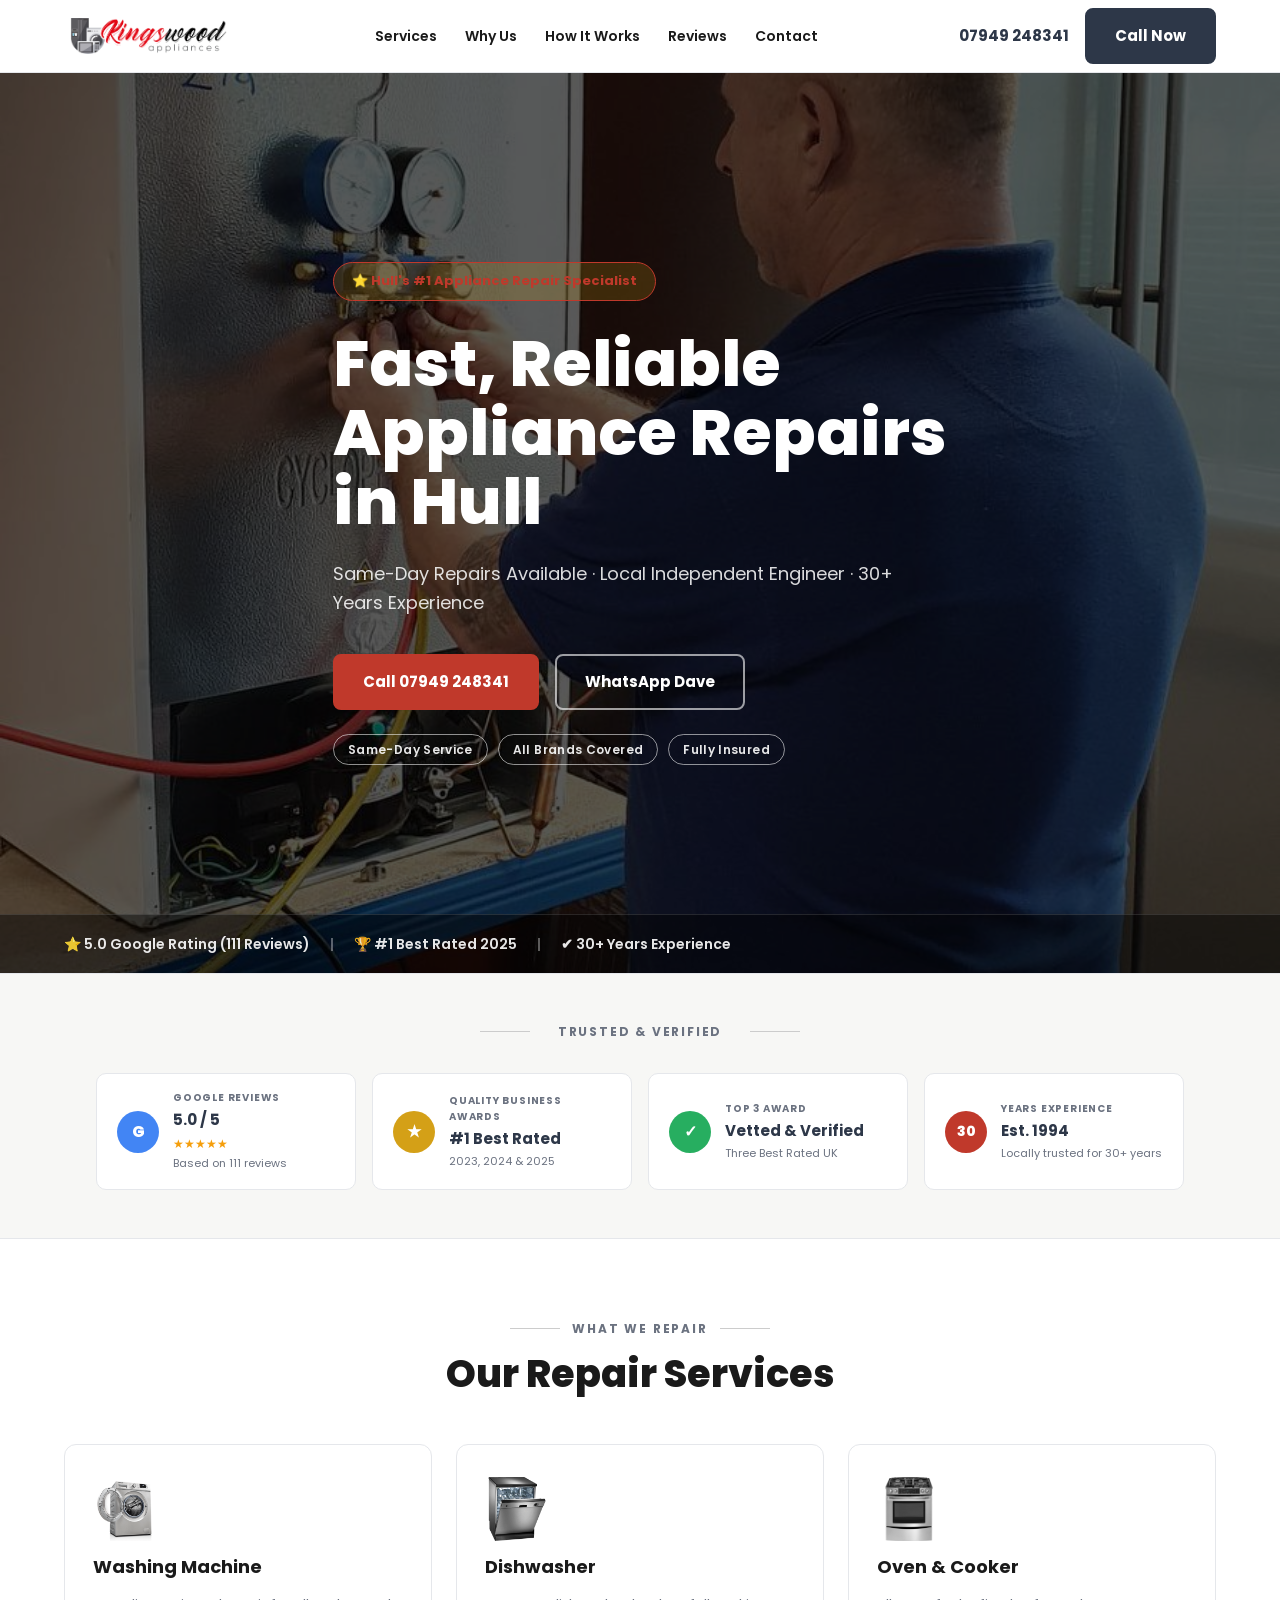
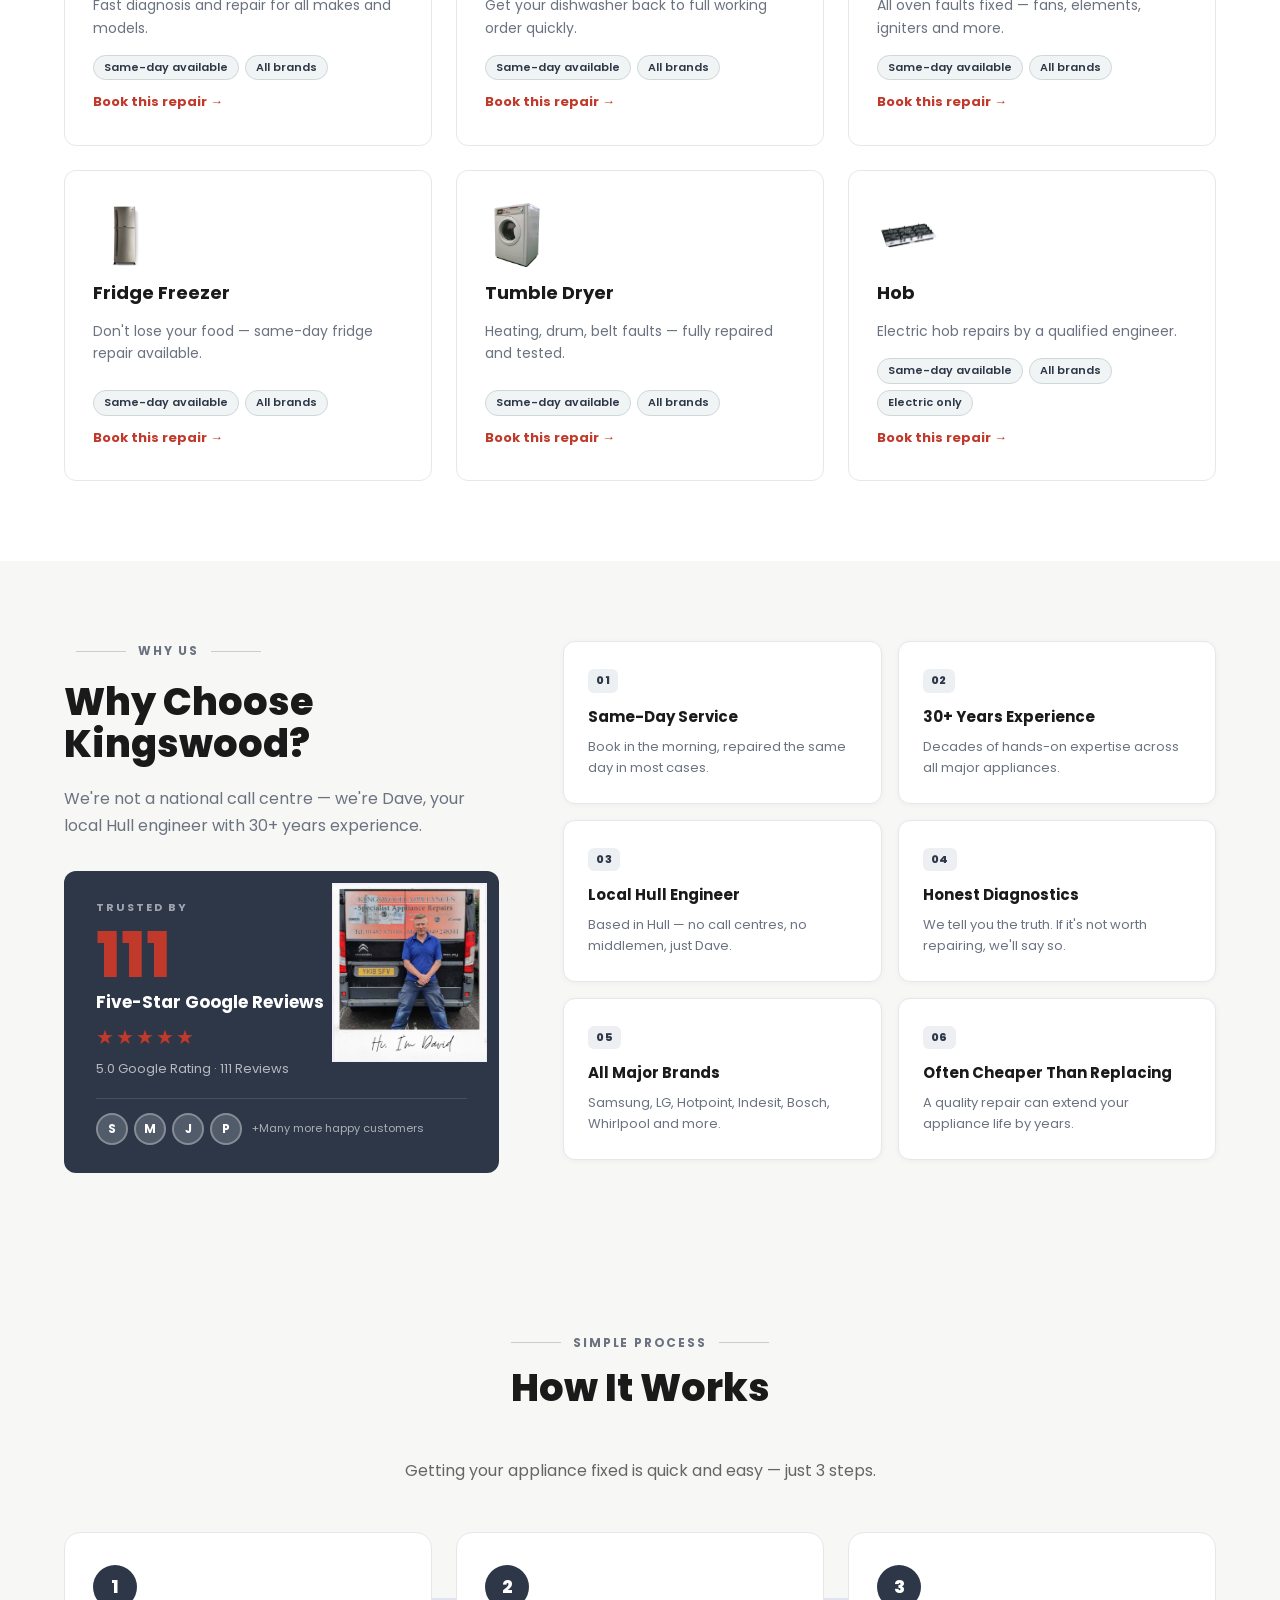
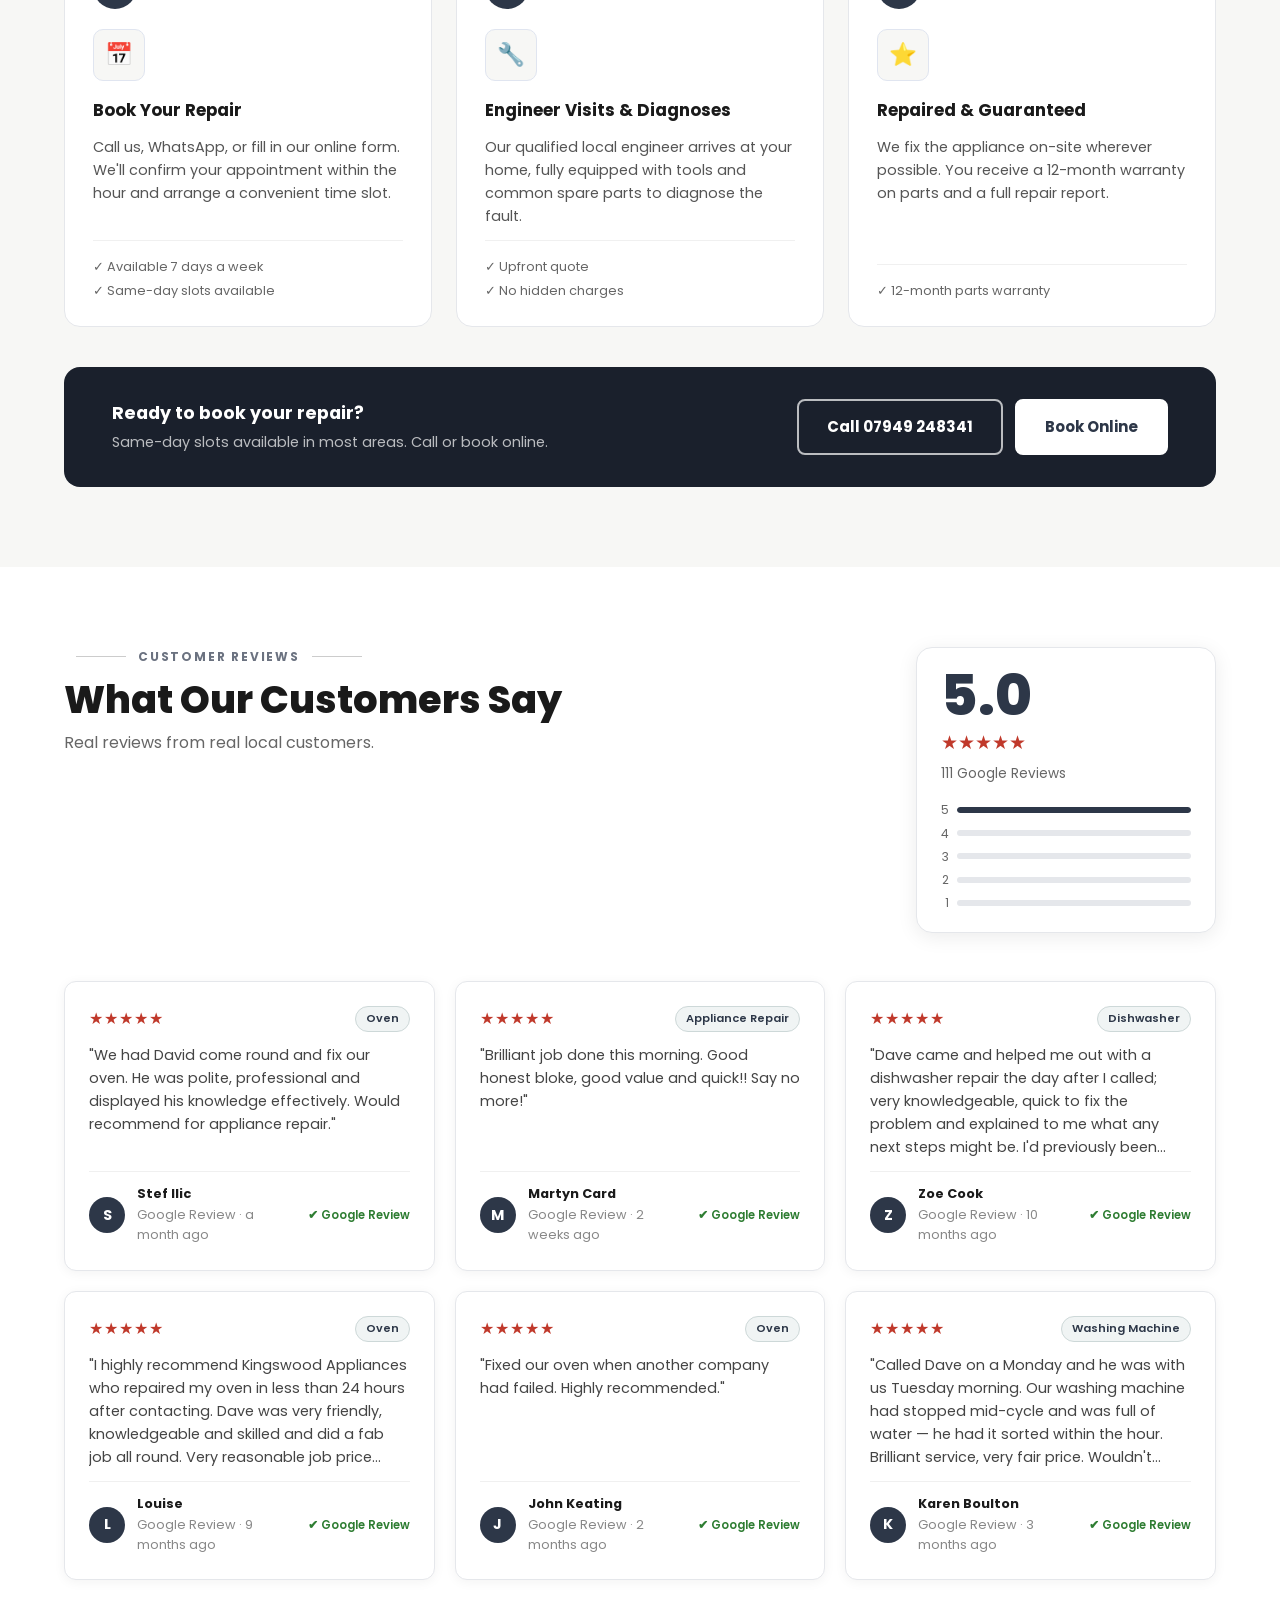
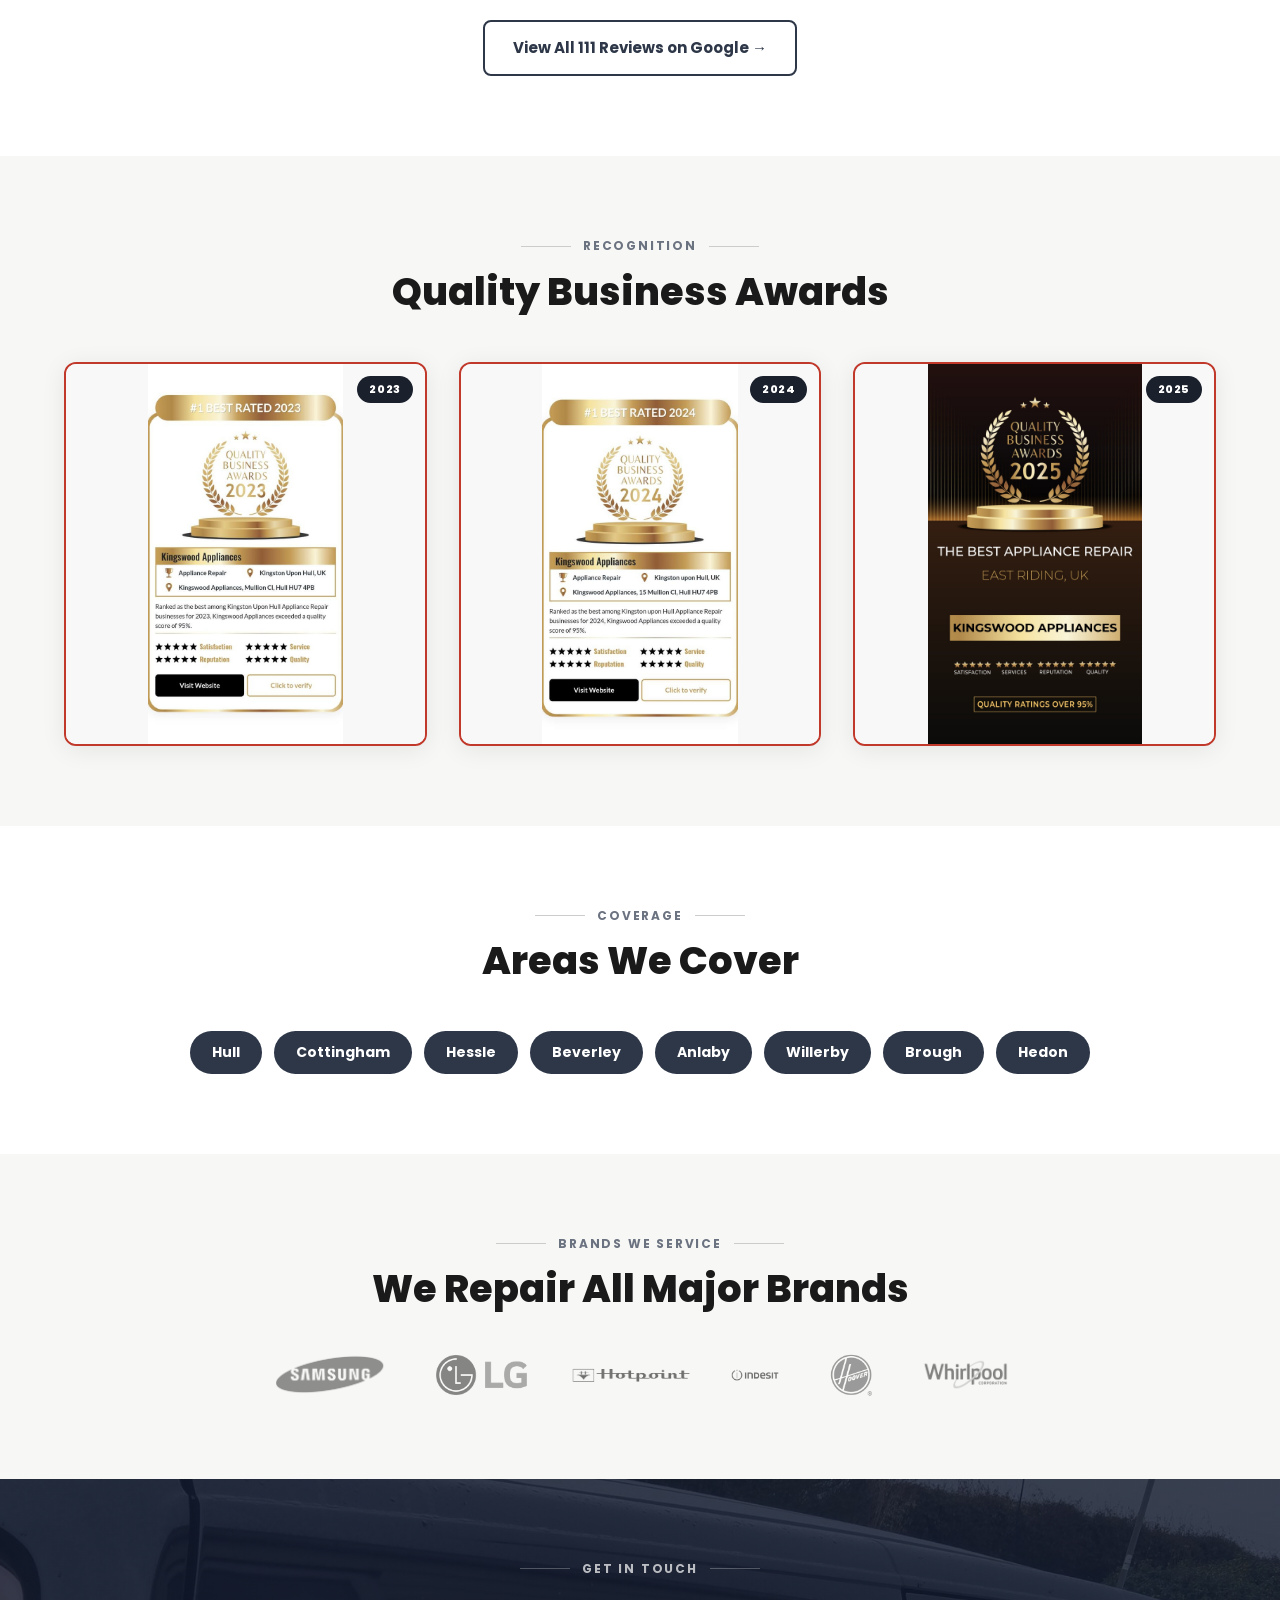
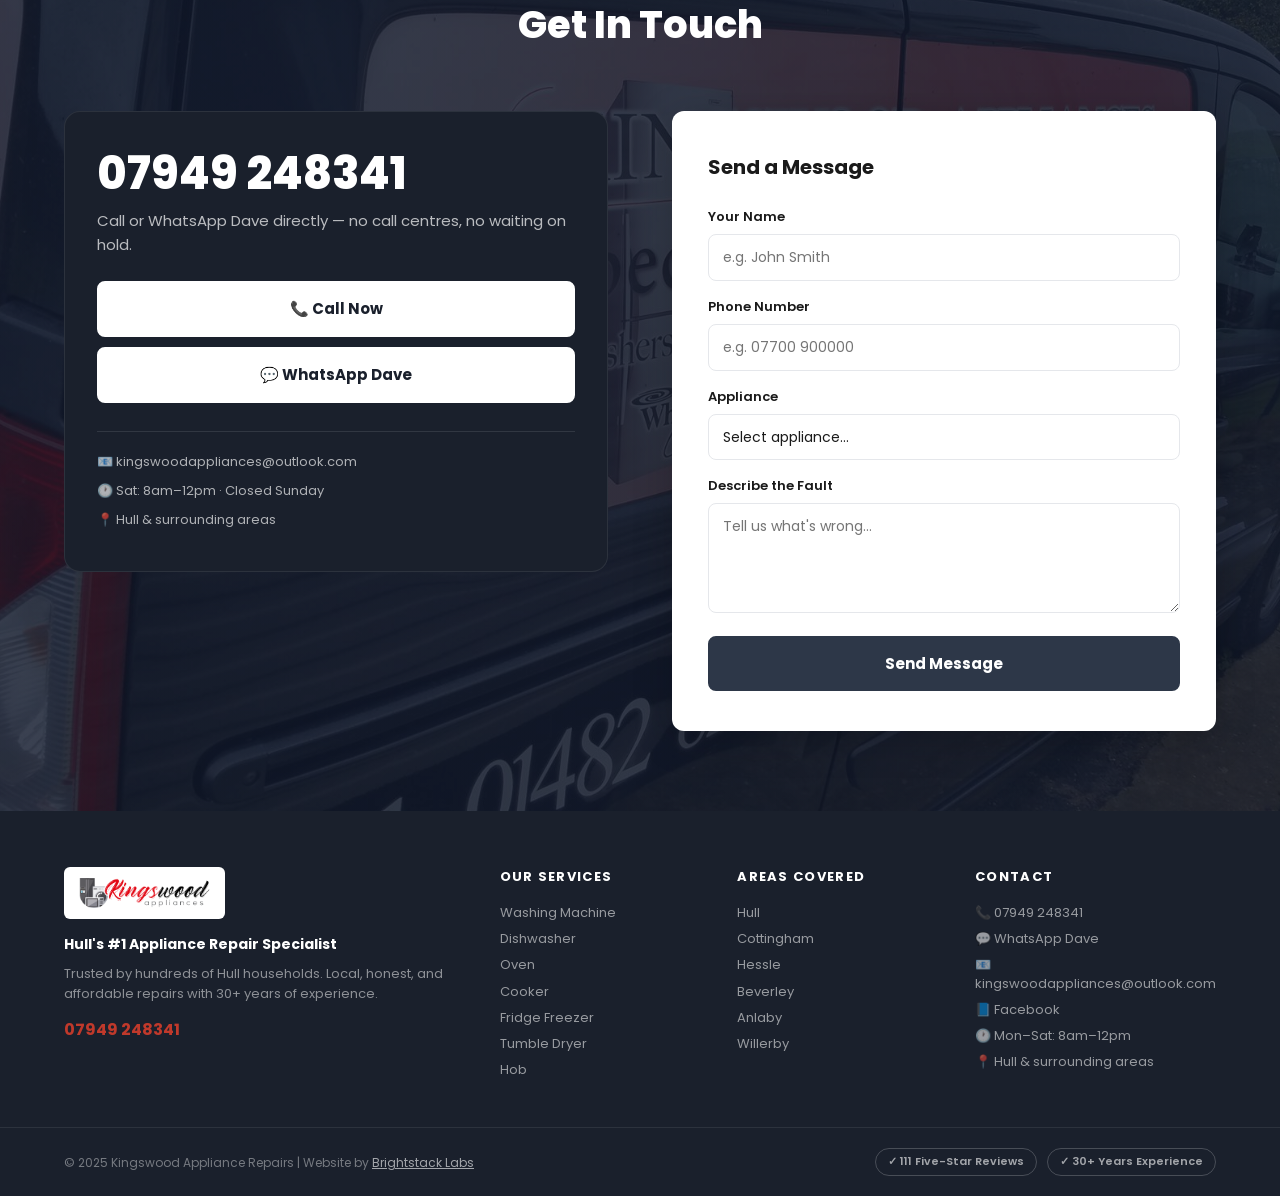
==== index.html @ faf43ca0 "Remove van banner - will add alternative later" ====
<!DOCTYPE html>
<html lang="en">
<head>
  <meta charset="UTF-8" />
  <meta name="viewport" content="width=device-width, initial-scale=1.0" />
  <title>Appliance Repairs Hull | Kingswood Appliances | 07949 248341</title>
  <meta name="description" content="Expert appliance repairs in Hull &amp; East Yorkshire. Washing machines, tumble dryers, dishwashers, fridges, electric hobs & ovens. 30+ years experience, 111 five-star reviews. Call Dave: 07949 248341." />
  <meta name="keywords" content="appliance repair Hull, washing machine repair Hull, tumble dryer repair Hull, dishwasher repair Hull, fridge repair Hull, cooker repair Hull, Kingswood Appliances" />
  <link rel="canonical" href="https://kingswood-appliance-repairs.vercel.app/" />

  <!-- Geo -->
  <meta name="geo.region" content="GB-ERY" />
  <meta name="geo.placename" content="Hull" />
  <meta name="geo.position" content="53.7676;-0.3274" />
  <meta name="ICBM" content="53.7676, -0.3274" />

  <!-- Open Graph -->
  <meta property="og:type" content="website" />
  <meta property="og:title" content="Kingswood Appliances — Hull's #1 Appliance Repair Specialist" />
  <meta property="og:description" content="Expert appliance repairs in Hull &amp; East Yorkshire. 30+ years experience, 111 five-star Google reviews." />
  <meta property="og:url" content="https://kingswood-appliance-repairs.vercel.app/" />
  <meta property="og:image" content="https://kingswood-appliance-repairs.vercel.app/images/Kingswood-Appliances-Logo-01-1.png" />
  <meta property="og:site_name" content="Kingswood Appliances" />
  <meta property="og:locale" content="en_GB" />

  <!-- Twitter Card -->
  <meta name="twitter:card" content="summary" />
  <meta name="twitter:title" content="Kingswood Appliances — Hull's #1 Appliance Repair Specialist" />
  <meta name="twitter:description" content="Expert appliance repairs in Hull &amp; East Yorkshire. 30+ years experience, 111 five-star Google reviews." />
  <meta name="twitter:image" content="https://kingswood-appliance-repairs.vercel.app/images/Kingswood-Appliances-Logo-01-1.png" />
  <link rel="icon" type="image/png" sizes="32x32" href="images/favicon-32.png">
  <link rel="icon" type="image/png" sizes="16x16" href="images/favicon-16.png">
  <link rel="shortcut icon" href="images/favicon-32.png">
  <link rel="apple-touch-icon" sizes="180x180" href="images/apple-touch-icon.png">
  <link rel="preconnect" href="https://fonts.googleapis.com" />
  <link rel="preconnect" href="https://fonts.gstatic.com" crossorigin />
  <link href="https://fonts.googleapis.com/css2?family=Poppins:wght@400;600;700;800&display=swap" rel="stylesheet" />
  <link rel="stylesheet" href="style.css" />
</head>
<body>

  <!-- HEADER -->
  <header class="header" id="header">
    <div class="container header__inner">
      <a href="#" class="header__logo">
        <img src="images/Kingswood-Appliances-Logo-01-1.png" alt="Kingswood Appliance Repairs" />
      </a>
      <nav class="header__nav">
        <a href="#services">Services</a>
        <a href="#why-us">Why Us</a>
        <a href="#how-it-works">How It Works</a>
        <a href="#reviews">Reviews</a>
        <a href="#contact">Contact</a>
      </nav>
      <div class="header__cta">
        <span class="header__phone">07949 248341</span>
        <a href="tel:07949248341" class="btn btn--navy">Call Now</a>
      </div>
      <button class="header__burger" id="burger" aria-label="Menu">
        <span></span><span></span><span></span>
      </button>
    </div>
    <div class="mobile-nav" id="mobileNav">
      <a href="#services">Services</a>
      <a href="#why-us">Why Us</a>
      <a href="#how-it-works">How It Works</a>
      <a href="#reviews">Reviews</a>
      <a href="#contact">Contact</a>
      <a href="tel:07949248341" class="btn btn--red">Call 07949 248341</a>
    </div>
  </header>

  <!-- HERO -->
  <section class="hero">
    <div class="hero__overlay"></div>
    <div class="container hero__content">
      <div class="hero__badge">⭐ Hull's #1 Appliance Repair Specialist</div>
      <h1 class="hero__h1">Fast, Reliable<br />Appliance Repairs<br />in Hull</h1>
      <p class="hero__sub">Same-Day Repairs Available &middot; Local Independent Engineer &middot; 30+ Years Experience</p>
      <div class="hero__buttons">
        <a href="tel:07949248341" class="btn btn--gold">Call 07949 248341</a>
        <a href="https://wa.me/447949248341" class="btn btn--outline-white" target="_blank" rel="noopener">WhatsApp Dave</a>
      </div>
      <div class="hero__chips">
        <span class="hero-chip">Same-Day Service</span>
        <span class="hero-chip">All Brands Covered</span>
        <span class="hero-chip">Fully Insured</span>
      </div>
    </div>
    <div class="hero__trust">
      <div class="container hero__trust-inner">
        <span>⭐ 5.0 Google Rating (111 Reviews)</span>
        <span class="trust-sep">|</span>
        <span>🏆 #1 Best Rated 2025</span>
        <span class="trust-sep">|</span>
        <span>✔ 30+ Years Experience</span>
      </div>
    </div>
  </section>

  <!-- TRUSTED & VERIFIED -->
  <section class="trust-bar">
    <div class="container">
      <div class="trust-bar__heading"><span class="label-line"></span><span class="section-label">TRUSTED &amp; VERIFIED</span><span class="label-line"></span></div>
      <div class="trust-bar__cards">
        <a class="trust-card" href="https://www.google.com/maps/place/?q=place_id:ChIJo7mpTIG-eEgR6mJpgbuEuIY" target="_blank" rel="noopener">
          <div class="trust-card__icon trust-card__icon--g">G</div>
          <div class="trust-card__body">
            <div class="trust-card__label">GOOGLE REVIEWS</div>
            <div class="trust-card__value">5.0 / 5</div>
            <div class="trust-card__stars">★★★★★</div>
            <div class="trust-card__sub">Based on 111 reviews</div>
          </div>
        </a>
        <div class="trust-card">
          <div class="trust-card__icon trust-card__icon--gold">★</div>
          <div class="trust-card__body">
            <div class="trust-card__label">QUALITY BUSINESS AWARDS</div>
            <div class="trust-card__value">#1 Best Rated</div>
            <div class="trust-card__sub">2023, 2024 &amp; 2025</div>
          </div>
        </div>
        <div class="trust-card">
          <div class="trust-card__icon trust-card__icon--green">✓</div>
          <div class="trust-card__body">
            <div class="trust-card__label">TOP 3 AWARD</div>
            <div class="trust-card__value">Vetted &amp; Verified</div>
            <div class="trust-card__sub">Three Best Rated UK</div>
          </div>
        </div>
        <div class="trust-card">
          <div class="trust-card__icon trust-card__icon--red trust-card__icon--num">30</div>
          <div class="trust-card__body">
            <div class="trust-card__label">YEARS EXPERIENCE</div>
            <div class="trust-card__value">Est. 1994</div>
            <div class="trust-card__sub">Locally trusted for 30+ years</div>
          </div>
        </div>
      </div>
    </div>
  </section>

  <!-- SERVICES -->
  <section class="services section--white" id="services">
    <div class="container">
      <div class="section-label-row"><span class="label-line"></span><span class="section-label">WHAT WE REPAIR</span><span class="label-line"></span></div>
      <h2 class="section-heading" style="text-align:center">Our Repair Services</h2>
      <div class="services__grid">

        <div class="service-card">
          <img src="images/washing-machine.png" alt="Washing Machine Repair" />
          <h3>Washing Machine</h3>
          <p>Fast diagnosis and repair for all makes and models.</p>
          <div class="service-tags">
            <span class="service-tag">Same-day available</span>
            <span class="service-tag">All brands</span>
          </div>
          <a href="#contact" class="service-book-link">Book this repair &rarr;</a>
        </div>

        <div class="service-card">
          <img src="images/dishwasher.png" alt="Dishwasher Repair" />
          <h3>Dishwasher</h3>
          <p>Get your dishwasher back to full working order quickly.</p>
          <div class="service-tags">
            <span class="service-tag">Same-day available</span>
            <span class="service-tag">All brands</span>
          </div>
          <a href="#contact" class="service-book-link">Book this repair &rarr;</a>
        </div>

        <div class="service-card">
          <img src="images/cooker.png" alt="Oven & Cooker Repair" />
          <h3>Oven &amp; Cooker</h3>
          <p>All oven faults fixed — fans, elements, igniters and more.</p>
          <div class="service-tags">
            <span class="service-tag">Same-day available</span>
            <span class="service-tag">All brands</span>
          </div>
          <a href="#contact" class="service-book-link">Book this repair &rarr;</a>
        </div>

        <div class="service-card">
          <img src="images/fridge-freezer.png" alt="Fridge Freezer Repair" />
          <h3>Fridge Freezer</h3>
          <p>Don't lose your food — same-day fridge repair available.</p>
          <div class="service-tags">
            <span class="service-tag">Same-day available</span>
            <span class="service-tag">All brands</span>
          </div>
          <a href="#contact" class="service-book-link">Book this repair &rarr;</a>
        </div>

        <div class="service-card">
          <img src="images/tumble-dryer.gif" alt="Tumble Dryer Repair" />
          <h3>Tumble Dryer</h3>
          <p>Heating, drum, belt faults — fully repaired and tested.</p>
          <div class="service-tags">
            <span class="service-tag">Same-day available</span>
            <span class="service-tag">All brands</span>
          </div>
          <a href="#contact" class="service-book-link">Book this repair &rarr;</a>
        </div>

        <div class="service-card">
          <img src="images/hob.png" alt="Hob Repair" />
          <h3>Hob</h3>
          <p>Electric hob repairs by a qualified engineer.</p>
          <div class="service-tags">
            <span class="service-tag">Same-day available</span>
            <span class="service-tag">All brands</span>
            <span class="service-tag">Electric only</span>
          </div>
          <a href="#contact" class="service-book-link">Book this repair &rarr;</a>
        </div>

      </div>
    </div>
  </section>

  <!-- WHY CHOOSE -->
  <section class="why-us section--light" id="why-us">
    <div class="container">
      <div class="why-us__grid">

        <div class="why-us__left">
          <div class="section-label-row" style="justify-content:flex-start;margin-bottom:20px"><span class="label-line"></span><span class="section-label">WHY US</span><span class="label-line"></span></div>
          <h2 class="why-us__heading">Why Choose<br />Kingswood?</h2>
          <p class="why-us__para">We're not a national call centre — we're Dave, your local Hull engineer with 30+ years experience.</p>
          <div class="why-us__stat-card" style="position:relative;overflow:visible">
            <img src="images/david.png" alt="Hi, I'm David — Kingswood Appliances" class="david-photo" />
            <div class="stat-trusted-label">TRUSTED BY</div>
            <div class="stat-big-number">111</div>
            <div class="stat-text">Five-Star Google Reviews</div>
            <div class="stat-stars">★★★★★</div>
            <div class="stat-sub">5.0 Google Rating · 111 Reviews</div>
            <div class="stat-avatars">
              <div class="stat-avatar">S</div>
              <div class="stat-avatar">M</div>
              <div class="stat-avatar">J</div>
              <div class="stat-avatar">P</div>
              <span class="stat-avatar-more">+Many more happy customers</span>
            </div>
          </div>
        </div>

        <div class="why-us__right">
          <div class="features-grid">

            <div class="feature-card">
              <div class="feature-num">01</div>
              <h4>Same-Day Service</h4>
              <p>Book in the morning, repaired the same day in most cases.</p>
            </div>

            <div class="feature-card">
              <div class="feature-num">02</div>
              <h4>30+ Years Experience</h4>
              <p>Decades of hands-on expertise across all major appliances.</p>
            </div>

            <div class="feature-card">
              <div class="feature-num">03</div>
              <h4>Local Hull Engineer</h4>
              <p>Based in Hull — no call centres, no middlemen, just Dave.</p>
            </div>

            <div class="feature-card">
              <div class="feature-num">04</div>
              <h4>Honest Diagnostics</h4>
              <p>We tell you the truth. If it's not worth repairing, we'll say so.</p>
            </div>

            <div class="feature-card">
              <div class="feature-num">05</div>
              <h4>All Major Brands</h4>
              <p>Samsung, LG, Hotpoint, Indesit, Bosch, Whirlpool and more.</p>
            </div>

            <div class="feature-card">
              <div class="feature-num">06</div>
              <h4>Often Cheaper Than Replacing</h4>
              <p>A quality repair can extend your appliance life by years.</p>
            </div>

          </div>
        </div>

      </div>
    </div>
  </section>

  <!-- HOW IT WORKS -->
  <section class="how-it-works section--light" id="how-it-works">
    <div class="container">
      <div class="hiw-heading">
        <div class="section-label-row"><span class="label-line"></span><span class="section-label">SIMPLE PROCESS</span><span class="label-line"></span></div>
        <h2 class="section-heading" style="text-align:center">How It Works</h2>
        <p class="hiw-sub">Getting your appliance fixed is quick and easy — just 3 steps.</p>
      </div>
      <div class="steps-grid">

        <div class="step-card">
          <div class="step-num">1</div>
          <div class="step-icon">📅</div>
          <h3>Book Your Repair</h3>
          <p>Call us, WhatsApp, or fill in our online form. We'll confirm your appointment within the hour and arrange a convenient time slot.</p>
          <div class="step-bullets">
            <span>✓ Available 7 days a week</span>
            <span>✓ Same-day slots available</span>
          </div>
        </div>

        <div class="step-card">
          <div class="step-num">2</div>
          <div class="step-icon">🔧</div>
          <h3>Engineer Visits &amp; Diagnoses</h3>
          <p>Our qualified local engineer arrives at your home, fully equipped with tools and common spare parts to diagnose the fault.</p>
          <div class="step-bullets">
            <span>✓ Upfront quote</span>
            <span>✓ No hidden charges</span>
          </div>
        </div>

        <div class="step-card">
          <div class="step-num">3</div>
          <div class="step-icon">⭐</div>
          <h3>Repaired &amp; Guaranteed</h3>
          <p>We fix the appliance on-site wherever possible. You receive a 12-month warranty on parts and a full repair report.</p>
          <div class="step-bullets">
            <span>✓ 12-month parts warranty</span>
          </div>
        </div>

      </div>

      <div class="hiw-cta-band">
        <div class="hiw-cta-text">
          <strong>Ready to book your repair?</strong>
          <span>Same-day slots available in most areas. Call or book online.</span>
        </div>
        <div class="hiw-cta-buttons">
          <a href="tel:07949248341" class="btn btn--white-outline">Call 07949 248341</a>
          <a href="#contact" class="btn btn--white">Book Online</a>
        </div>
      </div>

    </div>
  </section>

  <!-- REVIEWS -->
  <section class="reviews section--white" id="reviews">
    <div class="container">
      <div class="reviews__header">
        <div>
          <div class="section-label-row" style="justify-content:flex-start;margin-bottom:12px"><span class="label-line"></span><span class="section-label">CUSTOMER REVIEWS</span><span class="label-line"></span></div>
          <h2 class="section-heading" style="margin-bottom:0.25rem">What Our Customers Say</h2>
          <p style="color:#666;margin-top:0.5rem">Real reviews from real local customers.</p>
        </div>
        <div class="reviews__score-card">
          <div class="reviews__score-number">5.0</div>
          <div class="reviews__score-stars">★★★★★</div>
          <div class="reviews__score-count">111 Google Reviews</div>
          <div class="reviews__score-bars">
            <div class="score-bar"><span>5</span><div class="bar-track"><div class="bar-fill" style="width:100%"></div></div></div>
            <div class="score-bar"><span>4</span><div class="bar-track"><div class="bar-fill" style="width:0%"></div></div></div>
            <div class="score-bar"><span>3</span><div class="bar-track"><div class="bar-fill" style="width:0%"></div></div></div>
            <div class="score-bar"><span>2</span><div class="bar-track"><div class="bar-fill" style="width:0%"></div></div></div>
            <div class="score-bar"><span>1</span><div class="bar-track"><div class="bar-fill" style="width:0%"></div></div></div>
          </div>
        </div>
      </div>

      <div class="reviews-grid">

        <div class="review-card">
          <div class="review-card__top">
            <div class="review-stars">★★★★★</div>
            <span class="review-tag">Oven</span>
          </div>
          <p class="review-quote">"We had David come round and fix our oven. He was polite, professional and displayed his knowledge effectively. Would recommend for appliance repair."</p>
          <div class="review-card__footer">
            <div class="review-avatar">S</div>
            <div class="review-meta">
              <strong>Stef Ilic</strong>
              <span>Google Review · a month ago</span>
            </div>
            <div class="review-verified">✔ Google Review</div>
          </div>
        </div>

        <div class="review-card">
          <div class="review-card__top">
            <div class="review-stars">★★★★★</div>
            <span class="review-tag">Appliance Repair</span>
          </div>
          <p class="review-quote">"Brilliant job done this morning. Good honest bloke, good value and quick!! Say no more!"</p>
          <div class="review-card__footer">
            <div class="review-avatar">M</div>
            <div class="review-meta">
              <strong>Martyn Card</strong>
              <span>Google Review · 2 weeks ago</span>
            </div>
            <div class="review-verified">✔ Google Review</div>
          </div>
        </div>

        <div class="review-card">
          <div class="review-card__top">
            <div class="review-stars">★★★★★</div>
            <span class="review-tag">Dishwasher</span>
          </div>
          <p class="review-quote">"Dave came and helped me out with a dishwasher repair the day after I called; very knowledgeable, quick to fix the problem and explained to me what any next steps might be. I'd previously been quoted £300+ for this same repair, Dave was very reasonably priced and was upfront about the cost from the first phone call. Will be using again if needed and highly recommend!"</p>
          <div class="review-card__footer">
            <div class="review-avatar">Z</div>
            <div class="review-meta">
              <strong>Zoe Cook</strong>
              <span>Google Review · 10 months ago</span>
            </div>
            <div class="review-verified">✔ Google Review</div>
          </div>
        </div>

        <div class="review-card">
          <div class="review-card__top">
            <div class="review-stars">★★★★★</div>
            <span class="review-tag">Oven</span>
          </div>
          <p class="review-quote">"I highly recommend Kingswood Appliances who repaired my oven in less than 24 hours after contacting. Dave was very friendly, knowledgeable and skilled and did a fab job all round. Very reasonable job price too."</p>
          <div class="review-card__footer">
            <div class="review-avatar">L</div>
            <div class="review-meta">
              <strong>Louise</strong>
              <span>Google Review · 9 months ago</span>
            </div>
            <div class="review-verified">✔ Google Review</div>
          </div>
        </div>

        <div class="review-card">
          <div class="review-card__top">
            <div class="review-stars">★★★★★</div>
            <span class="review-tag">Oven</span>
          </div>
          <p class="review-quote">"Fixed our oven when another company had failed. Highly recommended."</p>
          <div class="review-card__footer">
            <div class="review-avatar">J</div>
            <div class="review-meta">
              <strong>John Keating</strong>
              <span>Google Review · 2 months ago</span>
            </div>
            <div class="review-verified">✔ Google Review</div>
          </div>
        </div>

        <div class="review-card">
          <div class="review-card__top">
            <div class="review-stars">★★★★★</div>
            <span class="review-tag">Washing Machine</span>
          </div>
          <p class="review-quote">"Called Dave on a Monday and he was with us Tuesday morning. Our washing machine had stopped mid-cycle and was full of water — he had it sorted within the hour. Brilliant service, very fair price. Wouldn't hesitate to use again."</p>
          <div class="review-card__footer">
            <div class="review-avatar">K</div>
            <div class="review-meta">
              <strong>Karen Boulton</strong>
              <span>Google Review · 3 months ago</span>
            </div>
            <div class="review-verified">✔ Google Review</div>
          </div>
        </div>

      </div>
      <div class="reviews__cta">
        <a href="https://www.google.com/maps/place/?q=place_id:ChIJo7mpTIG-eEgR6mJpgbuEuIY" target="_blank" rel="noopener" class="btn btn--outline-navy">View All 111 Reviews on Google &rarr;</a>
      </div>
    </div>
  </section>

  <!-- AWARDS SECTION -->
  <section class="awards section--light">
    <div class="container">
      <div class="section-label-row"><span class="label-line"></span><span class="section-label">RECOGNITION</span><span class="label-line"></span></div>
      <h2 class="section-heading" style="text-align:center">Quality Business Awards</h2>
      <div class="awards-grid">
        <div class="award-card">
          <img src="images/award-2023.jpg" alt="Quality Business Award 2023" />
          <div class="award-badge">2023</div>
        </div>
        <div class="award-card">
          <img src="images/award-2024.jpg" alt="Quality Business Award 2024" />
          <div class="award-badge">2024</div>
        </div>
        <div class="award-card">
          <img src="images/award-2025.jpg" alt="Quality Business Award 2025" />
          <div class="award-badge">2025</div>
        </div>
      </div>
    </div>
  </section>

  <!-- AREAS -->
  <section class="areas section--white" id="areas">
    <div class="container">
      <div class="section-label-row"><span class="label-line"></span><span class="section-label">COVERAGE</span><span class="label-line"></span></div>
      <h2 class="section-heading" style="text-align:center">Areas We Cover</h2>
      <div class="areas-pills">
        <span class="pill">Hull</span>
        <span class="pill">Cottingham</span>
        <span class="pill">Hessle</span>
        <span class="pill">Beverley</span>
        <span class="pill">Anlaby</span>
        <span class="pill">Willerby</span>
        <span class="pill">Brough</span>
        <span class="pill">Hedon</span>
      </div>
    </div>
  </section>

  <!-- BRANDS -->
  <section class="brands section--light" id="brands">
    <div class="container">
      <div class="section-label-row"><span class="label-line"></span><span class="section-label">BRANDS WE SERVICE</span><span class="label-line"></span></div>
      <h2 class="section-heading" style="text-align:center">We Repair All Major Brands</h2>
      <div class="brands-row">
        <img src="images/samsung-logo-preview.png" alt="Samsung" />
        <img src="images/lg-logo-png-transparent.png" alt="LG" />
        <img src="images/hotpoint-1-logo-png-transparent.png" alt="Hotpoint" />
        <img src="images/indesit-2-logo-png-transparent.png" alt="Indesit" />
        <img src="images/hoover-logo.png" alt="Hoover" />
        <img src="images/whirlpool-logo.png" alt="Whirlpool" />
      </div>
    </div>
  </section>

  <!-- CONTACT -->
  <section class="contact" id="contact">
    <div class="container">
      <div class="section-label-row" style="margin-bottom:16px"><span class="label-line" style="background:rgba(255,255,255,0.25)"></span><span class="section-label" style="color:rgba(255,255,255,0.7)">GET IN TOUCH</span><span class="label-line" style="background:rgba(255,255,255,0.25)"></span></div>
      <h2 class="contact__heading">Get In Touch</h2>
      <div class="contact__grid">

        <div class="contact__left-card">
          <div class="contact__left-phone">07949 248341</div>
          <p class="contact__left-text">Call or WhatsApp Dave directly — no call centres, no waiting on hold.</p>
          <div class="contact__left-buttons">
            <a href="tel:07949248341" class="btn btn--contact-white">📞 Call Now</a>
            <a href="https://wa.me/447949248341" class="btn btn--contact-white" target="_blank" rel="noopener">💬 WhatsApp Dave</a>
          </div>
          <div class="contact__left-info">
            <div class="contact-info-row">📧 kingswoodappliances@outlook.com</div>
            <div class="contact-info-row">🕐 Sat: 8am–12pm · Closed Sunday</div>
            <div class="contact-info-row">📍 Hull &amp; surrounding areas</div>
          </div>
        </div>

        <div class="contact__right">
          <div class="contact__form-card">
            <h3>Send a Message</h3>
            <form id="contactForm" action="https://formspree.io/f/xeergkvj" method="POST">
              <input type="hidden" name="_subject" value="New Enquiry — Kingswood Appliance Repairs" />
              <input type="hidden" name="_next" value="https://kingswood-appliance-repairs.vercel.app/?sent=true" />
              <div class="form-group">
                <label for="name">Your Name</label>
                <input type="text" id="name" name="name" placeholder="e.g. John Smith" required />
              </div>
              <div class="form-group">
                <label for="phone">Phone Number</label>
                <input type="tel" id="phone" name="phone" placeholder="e.g. 07700 900000" required />
              </div>
              <div class="form-group">
                <label for="appliance">Appliance</label>
                <select id="appliance" name="appliance" required>
                  <option value="">Select appliance...</option>
                  <option>Washing Machine</option>
                  <option>Dishwasher</option>
                  <option>Oven / Cooker</option>
                  <option>Fridge Freezer</option>
                  <option>Tumble Dryer</option>
                  <option>Hob</option>
                  <option>Other</option>
                </select>
              </div>
              <div class="form-group">
                <label for="fault">Describe the Fault</label>
                <textarea id="fault" name="fault" rows="4" placeholder="Tell us what's wrong..." required></textarea>
              </div>
              <button type="submit" class="btn btn--navy btn--full">Send Message</button>
            </form>
          </div>
        </div>

      </div>
    </div>
  </section>

  <!-- FOOTER -->
  <footer class="footer">
    <div class="container footer__cols">

      <div class="footer__col footer__col--brand">
        <img src="images/Kingswood-Appliances-Logo-01-1.png" alt="Kingswood Appliance Repairs" class="footer__logo" />
        <p class="footer__tagline-head">Hull's #1 Appliance Repair Specialist</p>
        <p class="footer__tagline">Trusted by hundreds of Hull households. Local, honest, and affordable repairs with 30+ years of experience.</p>
        <p class="footer__phone">07949 248341</p>
      </div>

      <div class="footer__col">
        <h4 class="footer__col-heading">Our Services</h4>
        <ul class="footer__list">
          <li><a href="#services">Washing Machine</a></li>
          <li><a href="#services">Dishwasher</a></li>
          <li><a href="#services">Oven</a></li>
          <li><a href="#services">Cooker</a></li>
          <li><a href="#services">Fridge Freezer</a></li>
          <li><a href="#services">Tumble Dryer</a></li>
          <li><a href="#services">Hob</a></li>
        </ul>
      </div>

      <div class="footer__col">
        <h4 class="footer__col-heading">Areas Covered</h4>
        <ul class="footer__list">
          <li>Hull</li>
          <li>Cottingham</li>
          <li>Hessle</li>
          <li>Beverley</li>
          <li>Anlaby</li>
          <li>Willerby</li>
        </ul>
      </div>

      <div class="footer__col">
        <h4 class="footer__col-heading">Contact</h4>
        <ul class="footer__list">
          <li><a href="tel:07949248341">📞 07949 248341</a></li>
          <li><a href="https://wa.me/447949248341" target="_blank" rel="noopener">💬 WhatsApp Dave</a></li>
          <li><a href="mailto:kingswoodappliances@outlook.com">📧 kingswoodappliances@outlook.com</a></li>
          <li><a href="https://www.facebook.com/kingswoodrepairs" target="_blank" rel="noopener">📘 Facebook</a></li>
          <li>🕐 Mon–Sat: 8am–12pm</li>
          <li>📍 Hull &amp; surrounding areas</li>
        </ul>
      </div>

    </div>

    <div class="footer__bottom">
      <div class="container footer__bottom-inner">
        <p>&copy; 2025 Kingswood Appliance Repairs | Website by <a href="https://brightstacklabs.co.uk" target="_blank" rel="noopener">Brightstack Labs</a></p>
        <div class="footer__trust-chips">
          <span class="footer-trust-chip">✓ 111 Five-Star Reviews</span>
          <span class="footer-trust-chip">✓ 30+ Years Experience</span>
        </div>
      </div>
    </div>
  </footer>

  <script src="script.js"></script>

  <script type="application/ld+json">
  {
    "@context": "https://schema.org",
    "@type": "LocalBusiness",
    "@id": "https://kingswood-appliance-repairs.vercel.app/#business",
    "name": "Kingswood Appliances",
    "description": "Expert appliance repairs in Hull and East Yorkshire. Specialising in washing machines, tumble dryers, dishwashers, fridge freezers and electric cookers. 30+ years experience.",
    "url": "https://kingswood-appliance-repairs.vercel.app",
    "telephone": "+447949248341",
    "email": "kingswoodappliances@outlook.com",
    "image": "https://kingswood-appliance-repairs.vercel.app/images/Kingswood-Appliances-Logo-01-1.png",
    "logo": "https://kingswood-appliance-repairs.vercel.app/images/Kingswood-Appliances-Logo-01-1.png",
    "priceRange": "££",
    "address": {
      "@type": "PostalAddress",
      "streetAddress": "15 Mullion Close",
      "addressLocality": "Hull",
      "postalCode": "HU7 4PB",
      "addressCountry": "GB"
    },
    "geo": {
      "@type": "GeoCoordinates",
      "latitude": 53.7676,
      "longitude": -0.3274
    },
    "areaServed": [
      {"@type": "City", "name": "Hull"},
      {"@type": "AdministrativeArea", "name": "East Yorkshire"},
      {"@type": "City", "name": "Beverley"},
      {"@type": "City", "name": "Cottingham"},
      {"@type": "City", "name": "Hessle"},
      {"@type": "City", "name": "Brough"}
    ],
    "hasOfferCatalog": {
      "@type": "OfferCatalog",
      "name": "Appliance Repair Services",
      "itemListElement": [
        {"@type": "Offer", "itemOffered": {"@type": "Service", "name": "Washing Machine Repair"}},
        {"@type": "Offer", "itemOffered": {"@type": "Service", "name": "Tumble Dryer Repair"}},
        {"@type": "Offer", "itemOffered": {"@type": "Service", "name": "Dishwasher Repair"}},
        {"@type": "Offer", "itemOffered": {"@type": "Service", "name": "Fridge Freezer Repair"}},
        {"@type": "Offer", "itemOffered": {"@type": "Service", "name": "Electric Cooker Repair"}}
      ]
    },
    "aggregateRating": {
      "@type": "AggregateRating",
      "ratingValue": "5.0",
      "reviewCount": "111",
      "bestRating": "5",
      "worstRating": "1"
    },
    "sameAs": [
      "https://www.google.com/maps/place/?q=place_id:ChIJo7mpTIG-eEgR6mJpgbuEuIY"
    ]
  }
  </script>
</body>
</html>
---- style.css ----
/* ============================================
   KINGSWOOD APPLIANCE REPAIRS — PREMIUM CSS
   ============================================ */

*, *::before, *::after {
  box-sizing: border-box;
  margin: 0;
  padding: 0;
}

:root {
  --navy: #2D3748;
  --navy-dark: #1A202C;
  --gold: #C0392B;
  --gold-hover: #a93226;
  --text: #1a1a1a;
  --text-muted: #6b7280;
  --light-bg: #F7F7F5;
  --white: #ffffff;
  --border: #e5e7eb;
  --shadow: 0 4px 24px rgba(0,0,0,0.08);
  --shadow-hover: 0 8px 40px rgba(0,0,0,0.14);
  --radius: 12px;
  --font: 'Poppins', sans-serif;
}

html {
  scroll-behavior: smooth;
}

body {
  font-family: var(--font);
  color: var(--text);
  line-height: 1.6;
  font-size: 16px;
  background: var(--white);
}

img {
  max-width: 100%;
  display: block;
}

a {
  text-decoration: none;
  color: inherit;
}

/* scroll offset for sticky header */
section[id] {
  scroll-margin-top: 80px;
}

/* ============ UTILITY ============ */

.container {
  max-width: 1200px;
  margin: 0 auto;
  padding: 0 24px;
}

.section--white { background: var(--white); }
.section--light { background: var(--light-bg); }

/* Section label with hairline rules */
.section-label-row {
  display: flex;
  align-items: center;
  justify-content: center;
  gap: 0;
  margin-bottom: 14px;
  text-align: center;
}

.label-line {
  display: inline-block;
  width: 50px;
  height: 1px;
  background: #ccc;
  vertical-align: middle;
  margin: 0 12px;
}

.section-label {
  font-size: 12px;
  font-weight: 700;
  letter-spacing: 0.15em;
  color: var(--text-muted);
  text-transform: uppercase;
}

.section-heading {
  font-size: clamp(1.8rem, 3vw, 2.5rem);
  font-weight: 800;
  color: var(--text);
  margin-bottom: 48px;
  line-height: 1.15;
}

/* ============ BUTTONS ============ */

.btn {
  display: inline-block;
  padding: 14px 28px;
  border-radius: 8px;
  font-family: var(--font);
  font-weight: 700;
  font-size: 15px;
  cursor: pointer;
  border: 2px solid transparent;
  transition: all 0.2s ease;
  white-space: nowrap;
}

.btn--navy {
  background: var(--navy);
  color: var(--white);
  border-color: var(--navy);
}
.btn--navy:hover {
  background: var(--navy-dark);
  border-color: var(--navy-dark);
}

.btn--red {
  background: var(--red);
  color: var(--white);
  border-color: var(--red);
}
.btn--red:hover {
  background: #a93226;
  border-color: #a93226;
}

.btn--gold {
  background: var(--gold);
  color: var(--white);
  border-color: var(--gold);
}
.btn--gold:hover {
  background: var(--gold-hover);
  border-color: var(--gold-hover);
}

.btn--outline-white {
  background: transparent;
  color: var(--white);
  border-color: rgba(255,255,255,0.6);
}
.btn--outline-white:hover {
  background: rgba(255,255,255,0.15);
  border-color: var(--white);
}

.btn--outline-navy {
  background: transparent;
  color: var(--navy);
  border-color: var(--navy);
}
.btn--outline-navy:hover {
  background: var(--navy);
  color: var(--white);
}

.btn--whatsapp {
  background: #25D366;
  color: var(--white);
  border-color: #25D366;
}
.btn--whatsapp:hover {
  background: #1ebe5c;
  border-color: #1ebe5c;
}

/* HIW band buttons */
.btn--white {
  background: var(--white);
  color: var(--navy);
  border-color: var(--white);
}
.btn--white:hover {
  background: #eef2ff;
  border-color: #eef2ff;
}

.btn--white-outline {
  background: transparent;
  color: var(--white);
  border-color: rgba(255,255,255,0.7);
}
.btn--white-outline:hover {
  background: rgba(255,255,255,0.12);
  border-color: var(--white);
}

/* Contact reversed buttons */
.btn--contact-white {
  background: var(--white);
  color: var(--navy-dark);
  border-color: var(--white);
  font-weight: 700;
}
.btn--contact-white:hover {
  background: #eef2ff;
  border-color: #eef2ff;
}

.btn--full {
  width: 100%;
  text-align: center;
  display: block;
}

.gold-link {
  font-weight: 700;
  font-size: 14px;
  color: var(--gold);
  transition: color 0.2s;
}
.gold-link:hover {
  color: var(--gold-hover);
}

/* ============ HEADER ============ */

.header {
  position: sticky;
  top: 0;
  z-index: 1000;
  background: var(--white);
  border-bottom: 1px solid var(--border);
  transition: box-shadow 0.3s;
}

.header.scrolled {
  box-shadow: 0 2px 20px rgba(0,0,0,0.1);
}

.header__inner {
  display: flex;
  align-items: center;
  gap: 24px;
  height: 72px;
}

.header__logo img {
  height: 48px;
  width: auto;
}

.header__nav {
  display: flex;
  gap: 28px;
  margin: 0 auto;
}

.header__nav a {
  font-weight: 600;
  font-size: 14px;
  color: var(--text);
  transition: color 0.2s;
}
.header__nav a:hover {
  color: var(--navy);
}

.header__cta {
  display: flex;
  align-items: center;
  gap: 16px;
}

.header__phone {
  font-weight: 700;
  font-size: 15px;
  color: var(--navy);
}

.header__burger {
  display: none;
  flex-direction: column;
  gap: 5px;
  background: none;
  border: none;
  cursor: pointer;
  padding: 4px;
  margin-left: auto;
}
.header__burger span {
  display: block;
  width: 24px;
  height: 2px;
  background: var(--text);
  border-radius: 2px;
  transition: all 0.3s;
}

.mobile-nav {
  display: none;
  flex-direction: column;
  gap: 8px;
  padding: 16px 24px 20px;
  border-top: 1px solid var(--border);
  background: var(--white);
}
.mobile-nav.open {
  display: flex;
}
.mobile-nav a {
  font-weight: 600;
  font-size: 15px;
  color: var(--text);
  padding: 6px 0;
}

/* ============ HERO ============ */

.hero {
  position: relative;
  min-height: 100vh;
  display: flex;
  flex-direction: column;
  background: url('images/david-repair.jpeg') center center / cover no-repeat;
}

.hero__overlay {
  position: absolute;
  inset: 0;
  background: rgba(0,0,0,0.65);
}

.hero__content {
  position: relative;
  z-index: 1;
  flex: 1;
  display: flex;
  flex-direction: column;
  justify-content: center;
  padding-top: 100px;
  padding-bottom: 60px;
}

.hero__badge {
  display: inline-block;
  background: rgba(212, 160, 23, 0.2);
  border: 1px solid var(--gold);
  color: var(--gold);
  font-size: 13px;
  font-weight: 700;
  padding: 8px 18px;
  border-radius: 100px;
  margin-bottom: 28px;
  max-width: fit-content;
}

.hero__h1 {
  font-size: clamp(2.5rem, 5vw, 4rem);
  font-weight: 800;
  color: var(--white);
  line-height: 1.08;
  margin-bottom: 24px;
}

.hero__sub {
  font-size: clamp(15px, 2vw, 18px);
  color: rgba(255,255,255,0.85);
  font-weight: 400;
  margin-bottom: 36px;
  max-width: 600px;
}

.hero__buttons {
  display: flex;
  gap: 16px;
  flex-wrap: wrap;
  margin-bottom: 24px;
}

/* Feature chips below hero buttons */
.hero__chips {
  display: inline-flex;
  flex-wrap: wrap;
  gap: 10px;
}

.hero-chip {
  display: inline-block;
  border: 1px solid rgba(255,255,255,0.55);
  color: rgba(255,255,255,0.9);
  font-size: 12px;
  font-weight: 600;
  padding: 5px 14px;
  border-radius: 100px;
  letter-spacing: 0.03em;
}

.hero__trust {
  position: relative;
  z-index: 1;
  background: rgba(0,0,0,0.45);
  border-top: 1px solid rgba(255,255,255,0.12);
}

.hero__trust-inner {
  display: flex;
  align-items: center;
  gap: 20px;
  padding: 18px 24px;
  color: rgba(255,255,255,0.9);
  font-weight: 600;
  font-size: 14px;
  flex-wrap: wrap;
}

.trust-sep {
  color: rgba(255,255,255,0.35);
}

/* ============ VAN BANNER ============ */
.van-banner {
  padding: 32px 0;
  background: #fff;
}
.van-banner img {
  width: 100%;
  height: auto;
  border-radius: 12px;
  box-shadow: 0 4px 20px rgba(0,0,0,0.1);
}

/* ============ AWARDS BAR ============ */

.trust-bar {
  background: var(--light-bg);
  border-top: 1px solid var(--border);
  border-bottom: 1px solid var(--border);
  padding: 48px 0;
}

.trust-bar__heading {
  display: flex;
  align-items: center;
  justify-content: center;
  gap: 16px;
  margin-bottom: 32px;
}

.trust-bar__cards {
  display: flex;
  gap: 16px;
  flex-wrap: wrap;
  justify-content: center;
}

.trust-bar__cards--center {
  margin-top: 16px;
}

.trust-card {
  display: flex;
  align-items: center;
  gap: 14px;
  background: #fff;
  border: 1px solid var(--border);
  border-radius: 10px;
  padding: 16px 20px;
  min-width: 200px;
  max-width: 260px;
  flex: 1;
  text-decoration: none;
  color: inherit;
}
a.trust-card:hover {
  border-color: #4285F4;
  box-shadow: 0 2px 8px rgba(66,133,244,0.15);
  transition: border-color 0.2s, box-shadow 0.2s;
}

.trust-card__icon {
  width: 42px;
  height: 42px;
  border-radius: 50%;
  background: var(--navy);
  color: #fff;
  display: flex;
  align-items: center;
  justify-content: center;
  font-weight: 800;
  font-size: 16px;
  flex-shrink: 0;
}

.trust-card__icon--g    { background: #4285F4; }
.trust-card__icon--gold  { background: #D4A017; }
.trust-card__icon--green { background: #27AE60; }
.trust-card__icon--red   { background: #C0392B; }
.trust-card__icon--teal  { background: #0D9488; }
.trust-card__icon--num   { font-size: 14px; }

.trust-card__label {
  font-size: 10px;
  font-weight: 700;
  letter-spacing: 0.08em;
  color: var(--text-muted);
  text-transform: uppercase;
}

.trust-card__value {
  font-size: 15px;
  font-weight: 700;
  color: var(--navy);
  margin: 2px 0;
}

.trust-card__stars {
  color: #f59e0b;
  font-size: 12px;
}

.trust-card__sub {
  font-size: 11px;
  color: var(--text-muted);
  margin-top: 2px;
}

/* ============ SERVICES ============ */

.services {
  padding: 5rem 0;
}

.services__grid {
  display: grid;
  grid-template-columns: repeat(3, 1fr);
  gap: 24px;
}

.service-card {
  background: var(--white);
  border: 1px solid var(--border);
  border-radius: var(--radius);
  padding: 32px 28px;
  display: flex;
  flex-direction: column;
  gap: 12px;
  transition: box-shadow 0.25s, transform 0.25s;
}

.service-card:hover {
  box-shadow: var(--shadow-hover);
  transform: translateY(-4px);
}

.service-card img {
  width: 64px;
  height: 64px;
  object-fit: contain;
}

.service-card h3 {
  font-size: 18px;
  font-weight: 700;
  color: var(--text);
}

.service-card p {
  font-size: 14px;
  color: var(--text-muted);
  flex: 1;
}

/* Service tag chips */
.service-tags {
  display: flex;
  flex-wrap: wrap;
  gap: 6px;
  margin-top: 4px;
}

.service-tag {
  font-size: 11px;
  font-weight: 600;
  background: #f0f4f4;
  color: var(--navy);
  border: 1px solid #cdd8d8;
  padding: 3px 10px;
  border-radius: 100px;
}

/* Book this repair link */
.service-book-link {
  font-size: 13px;
  font-weight: 700;
  color: var(--gold);
  transition: color 0.2s;
  margin-top: auto;
}
.service-book-link:hover {
  color: var(--gold-hover);
}

/* ============ WHY CHOOSE US ============ */

.why-us {
  padding: 5rem 0;
}

.why-us__grid {
  display: grid;
  grid-template-columns: 2fr 3fr;
  gap: 64px;
  align-items: start;
}

.why-us__heading {
  font-size: clamp(1.8rem, 3vw, 2.5rem);
  font-weight: 800;
  line-height: 1.1;
  color: var(--text);
  margin-bottom: 20px;
}

.why-us__para {
  font-size: 16px;
  color: var(--text-muted);
  line-height: 1.7;
  margin-bottom: 32px;
}

.david-photo {
  width: 155px;
  position: absolute;
  top: 12px;
  right: 12px;
}

.why-us__stat-card {
  position: relative;
}

/* Enhanced stat card */
.why-us__stat-card {
  background: var(--navy);
  border-radius: var(--radius);
  padding: 28px 32px;
  color: var(--white);
}

.stat-trusted-label {
  font-size: 11px;
  font-weight: 700;
  letter-spacing: 0.18em;
  color: rgba(255,255,255,0.55);
  text-transform: uppercase;
  margin-bottom: 6px;
}

.stat-big-number {
  font-size: 4rem;
  font-weight: 800;
  line-height: 1;
  color: var(--gold);
  margin-bottom: 4px;
}

.stat-text {
  font-size: 17px;
  font-weight: 700;
  margin-bottom: 8px;
  line-height: 1.3;
}

.stat-stars {
  font-size: 20px;
  margin-bottom: 6px;
  letter-spacing: 2px;
  color: var(--gold);
}

.stat-sub {
  font-size: 13px;
  color: rgba(255,255,255,0.65);
  font-weight: 400;
  margin-bottom: 18px;
}

.stat-avatars {
  display: flex;
  align-items: center;
  gap: 6px;
  flex-wrap: wrap;
  padding-top: 14px;
  border-top: 1px solid rgba(255,255,255,0.12);
}

.stat-avatar {
  width: 32px;
  height: 32px;
  border-radius: 50%;
  background: rgba(255,255,255,0.18);
  border: 2px solid rgba(255,255,255,0.3);
  color: var(--white);
  font-size: 12px;
  font-weight: 700;
  display: flex;
  align-items: center;
  justify-content: center;
  flex-shrink: 0;
}

.stat-avatar-more {
  font-size: 11px;
  color: rgba(255,255,255,0.6);
  margin-left: 4px;
}

.features-grid {
  display: grid;
  grid-template-columns: 1fr 1fr;
  gap: 16px;
}

.feature-card {
  background: var(--white);
  border: 1px solid var(--border);
  border-radius: var(--radius);
  padding: 24px;
  box-shadow: 0 1px 6px rgba(0,0,0,0.04);
  position: relative;
  transition: box-shadow 0.2s;
}

.feature-card:hover {
  box-shadow: var(--shadow);
}

.feature-num {
  font-size: 11px;
  font-weight: 800;
  color: var(--navy);
  background: rgba(27, 58, 107, 0.08);
  border-radius: 6px;
  padding: 3px 8px;
  display: inline-block;
  margin-bottom: 12px;
  letter-spacing: 0.05em;
}

.feature-card h4 {
  font-size: 15px;
  font-weight: 700;
  color: var(--text);
  margin-bottom: 8px;
}

.feature-card p {
  font-size: 13px;
  color: var(--text-muted);
  line-height: 1.6;
}

/* ============ HOW IT WORKS ============ */

.how-it-works {
  padding: 5rem 0;
}

.hiw-heading {
  text-align: center;
  margin-bottom: 3rem;
}

.hiw-sub {
  color: #666;
  font-size: 1rem;
  margin-top: 0.5rem;
}

/* Connector line between step cards */
.steps-grid {
  display: grid;
  grid-template-columns: repeat(3, 1fr);
  gap: 1.5rem;
  position: relative;
}

.steps-grid::before {
  content: '';
  position: absolute;
  top: 66px;
  left: calc(16.66% + 22px);
  right: calc(16.66% + 22px);
  height: 2px;
  background: #e0e5f0;
  z-index: 0;
}

.step-card {
  background: #fff;
  border: 1px solid #e5e7eb;
  border-radius: 16px;
  padding: 2rem 1.75rem 1.5rem;
  display: flex;
  flex-direction: column;
  gap: 0.75rem;
  position: relative;
  z-index: 1;
}

.step-num {
  width: 44px;
  height: 44px;
  background: var(--navy);
  color: #fff;
  font-weight: 800;
  font-size: 1.1rem;
  border-radius: 50%;
  display: flex;
  align-items: center;
  justify-content: center;
  margin-bottom: 0.5rem;
}

.step-icon {
  width: 52px;
  height: 52px;
  background: var(--light-bg);
  border: 1px solid #e0e5f0;
  border-radius: 10px;
  display: flex;
  align-items: center;
  justify-content: center;
  font-size: 1.4rem;
  margin-bottom: 0.25rem;
}

.step-card h3 {
  font-size: 1.05rem;
  font-weight: 700;
  color: #1a1a1a;
}

.step-card p {
  font-size: 0.9rem;
  color: #555;
  line-height: 1.6;
  flex: 1;
}

.step-bullets {
  display: flex;
  flex-direction: column;
  gap: 4px;
  padding-top: 1rem;
  border-top: 1px solid #f0f0f0;
  font-size: 0.8rem;
  color: #666;
}

/* HIW CTA band */
.hiw-cta-band {
  display: flex;
  justify-content: space-between;
  align-items: center;
  background: var(--navy-dark);
  border-radius: 16px;
  padding: 2rem 3rem;
  margin-top: 2.5rem;
  gap: 2rem;
  flex-wrap: wrap;
}

.hiw-cta-text {
  display: flex;
  flex-direction: column;
  gap: 4px;
  color: var(--white);
}

.hiw-cta-text strong {
  font-size: 1.1rem;
  font-weight: 700;
}

.hiw-cta-text span {
  font-size: 0.9rem;
  color: rgba(255,255,255,0.7);
}

.hiw-cta-buttons {
  display: flex;
  gap: 12px;
  flex-wrap: wrap;
  flex-shrink: 0;
}

/* ============ REVIEWS ============ */

.reviews {
  padding: 5rem 0;
}

.reviews__header {
  display: flex;
  justify-content: space-between;
  align-items: flex-start;
  gap: 2rem;
  margin-bottom: 3rem;
  flex-wrap: wrap;
}

.reviews__header > div:first-child {
  flex: 1;
  min-width: 260px;
}

.reviews__score-card {
  background: #fff;
  border: 1px solid #e5e7eb;
  border-radius: 16px;
  padding: 1.25rem 1.5rem;
  min-width: 300px;
  box-shadow: 0 4px 20px rgba(0,0,0,0.08);
  flex-shrink: 0;
}

.reviews__score-number {
  font-size: 3.5rem;
  font-weight: 800;
  color: var(--navy);
  line-height: 1;
}

.reviews__score-stars {
  color: var(--gold);
  font-size: 1.2rem;
  margin: 0.25rem 0;
}

.reviews__score-count {
  font-size: 0.85rem;
  color: #666;
  margin-bottom: 1rem;
}

.reviews__score-bars {
  display: flex;
  flex-direction: column;
  gap: 4px;
}

.score-bar {
  display: flex;
  align-items: center;
  gap: 8px;
  font-size: 0.75rem;
  color: #666;
}

.score-bar span { width: 8px; text-align: right; }

.bar-track {
  flex: 1;
  height: 6px;
  background: #e5e7eb;
  border-radius: 3px;
  overflow: hidden;
}

.bar-fill {
  height: 100%;
  background: var(--navy);
  border-radius: 3px;
}

.reviews-grid {
  display: grid;
  grid-template-columns: repeat(3, 1fr);
  gap: 1.25rem;
  margin-bottom: 40px;
}

.review-card {
  background: #fff;
  border: 1px solid #e5e7eb;
  border-radius: 12px;
  padding: 1.5rem;
  display: flex;
  flex-direction: column;
  gap: 0.75rem;
  box-shadow: 0 2px 12px rgba(0,0,0,0.05);
  transition: box-shadow 0.2s;
}

.review-card:hover { box-shadow: 0 6px 24px rgba(0,0,0,0.1); }

.review-card__top {
  display: flex;
  justify-content: space-between;
  align-items: center;
}

.review-stars { color: var(--gold); font-size: 1rem; letter-spacing: 1px; }

.review-tag {
  font-size: 0.7rem;
  font-weight: 600;
  background: #f0f4f4;
  color: var(--navy);
  padding: 3px 10px;
  border-radius: 20px;
  border: 1px solid #cdd8d8;
}

.review-quote {
  font-size: 0.9rem;
  color: #444;
  line-height: 1.6;
  flex: 1;
  display: -webkit-box;
  -webkit-line-clamp: 5;
  -webkit-box-orient: vertical;
  overflow: hidden;
}

.review-card__footer {
  display: flex;
  align-items: center;
  gap: 0.75rem;
  margin-top: auto;
  padding-top: 0.75rem;
  border-top: 1px solid #f0f0f0;
}

.review-avatar {
  width: 36px;
  height: 36px;
  border-radius: 50%;
  background: var(--navy);
  color: #fff;
  font-weight: 700;
  font-size: 0.9rem;
  display: flex;
  align-items: center;
  justify-content: center;
  flex-shrink: 0;
}

.review-meta {
  flex: 1;
  display: flex;
  flex-direction: column;
  font-size: 0.8rem;
}
.review-meta strong { color: #1a1a1a; }
.review-meta span { color: #888; }

.review-verified {
  font-size: 0.72rem;
  color: #2e7d32;
  font-weight: 600;
  white-space: nowrap;
}

.reviews__cta {
  text-align: center;
}

/* ============ AWARDS SECTION ============ */

.awards {
  padding: 5rem 0;
}

.awards-grid {
  display: grid;
  grid-template-columns: repeat(3, 1fr);
  gap: 32px;
}

.award-card {
  background: var(--white);
  border: 2px solid var(--gold);
  border-radius: var(--radius);
  overflow: hidden;
  box-shadow: var(--shadow);
  text-align: center;
  position: relative;
}

.award-card img {
  width: 100%;
  height: auto;
  max-height: 380px;
  object-fit: contain;
  object-position: top;
  background: #f8f8f8;
}

/* Year badge — absolute top-right pill */
.award-badge {
  position: absolute;
  top: 12px;
  right: 12px;
  background: var(--navy-dark);
  color: var(--white);
  font-size: 11px;
  font-weight: 800;
  letter-spacing: 0.05em;
  padding: 5px 12px;
  border-radius: 100px;
  z-index: 2;
}

/* ============ AREAS ============ */

.areas {
  padding: 5rem 0;
  text-align: center;
}

.areas-pills {
  display: flex;
  flex-wrap: wrap;
  gap: 12px;
  justify-content: center;
}

.pill {
  background: var(--navy);
  color: var(--white);
  font-weight: 700;
  font-size: 14px;
  padding: 10px 22px;
  border-radius: 100px;
}

/* ============ BRANDS ============ */

.brands {
  padding: 5rem 0;
  text-align: center;
}

.brands .section-heading {
  margin-bottom: 40px;
}

.brands-row {
  display: flex;
  align-items: center;
  justify-content: center;
  gap: 40px;
  flex-wrap: wrap;
}

.brands-row img {
  max-height: 48px;
  max-width: 120px;
  width: auto;
  object-fit: contain;
  filter: grayscale(1) opacity(0.55);
  transition: filter 0.3s;
}

.brands-row img:hover {
  filter: grayscale(0) opacity(1);
}

/* ============ CONTACT ============ */

.contact {
  padding: 5rem 0;
  background: linear-gradient(rgba(15,23,42,0.82), rgba(15,23,42,0.82)),
              url('images/van-contact-bg.jpg') center/cover no-repeat;
}

.contact__heading {
  font-size: clamp(1.8rem, 3vw, 2.5rem);
  font-weight: 800;
  color: var(--white);
  text-align: center;
  margin-bottom: 56px;
}

.contact__grid {
  display: grid;
  grid-template-columns: 1fr 1fr;
  gap: 64px;
  align-items: start;
}

/* Dark navy left card */
.contact__left-card {
  background: var(--navy-dark);
  border-radius: 16px;
  padding: 2.5rem 2rem;
  color: var(--white);
  border: 1px solid rgba(255,255,255,0.08);
}

.contact__left-phone {
  font-size: clamp(1.8rem, 3.5vw, 2.8rem);
  font-weight: 800;
  color: var(--white);
  margin-bottom: 12px;
  line-height: 1;
}

.contact__left-text {
  font-size: 15px;
  color: rgba(255,255,255,0.7);
  margin-bottom: 24px;
  line-height: 1.6;
}

.contact__left-buttons {
  display: flex;
  flex-direction: column;
  gap: 10px;
  margin-bottom: 28px;
}

.contact__left-buttons .btn {
  text-align: center;
}

.contact__left-info {
  display: flex;
  flex-direction: column;
  gap: 8px;
  padding-top: 20px;
  border-top: 1px solid rgba(255,255,255,0.1);
}

.contact-info-row {
  font-size: 13px;
  color: rgba(255,255,255,0.65);
  display: flex;
  align-items: center;
  gap: 6px;
}

.contact__form-card {
  background: var(--white);
  border-radius: var(--radius);
  padding: 40px 36px;
  box-shadow: 0 8px 40px rgba(0,0,0,0.2);
}

.contact__form-card h3 {
  font-size: 20px;
  font-weight: 700;
  color: var(--text);
  margin-bottom: 24px;
}

.form-group {
  margin-bottom: 16px;
}

.form-group label {
  display: block;
  font-size: 13px;
  font-weight: 600;
  color: var(--text);
  margin-bottom: 6px;
}

.form-group input,
.form-group select,
.form-group textarea {
  width: 100%;
  border: 1px solid var(--border);
  border-radius: 8px;
  padding: 12px 14px;
  font-family: var(--font);
  font-size: 14px;
  color: var(--text);
  background: var(--white);
  transition: border-color 0.2s;
  -webkit-appearance: none;
  appearance: none;
}

.form-group input:focus,
.form-group select:focus,
.form-group textarea:focus {
  outline: none;
  border-color: var(--navy);
}

.form-group textarea {
  resize: vertical;
}

/* ============ FOOTER ============ */

.footer {
  background: var(--navy-dark);
  padding-top: 56px;
}

.footer__cols {
  display: grid;
  grid-template-columns: 2fr 1fr 1fr 1fr;
  gap: 40px;
  padding-bottom: 48px;
}

.footer__logo {
  height: 52px;
  width: auto;
  margin-bottom: 14px;
  background: #fff;
  border-radius: 6px;
  padding: 6px 10px;
  display: block;
}

.footer__tagline-head {
  font-size: 14px;
  font-weight: 700;
  color: var(--white);
  margin-bottom: 8px;
}

.footer__tagline {
  font-size: 13px;
  color: rgba(255,255,255,0.5);
  line-height: 1.6;
  margin-bottom: 12px;
}

.footer__phone {
  font-size: 16px;
  font-weight: 700;
  color: var(--gold);
}

.footer__col-heading {
  font-size: 13px;
  font-weight: 700;
  color: var(--white);
  text-transform: uppercase;
  letter-spacing: 0.1em;
  margin-bottom: 16px;
}

.footer__list {
  list-style: none;
  display: flex;
  flex-direction: column;
  gap: 8px;
}

.footer__list li,
.footer__list a {
  font-size: 13px;
  color: rgba(255,255,255,0.55);
  transition: color 0.2s;
  line-height: 1.4;
}

.footer__list a:hover {
  color: var(--white);
}

/* Footer bottom bar */
.footer__bottom {
  border-top: 1px solid rgba(255,255,255,0.08);
  padding: 20px 0;
}

.footer__bottom-inner {
  display: flex;
  justify-content: space-between;
  align-items: center;
  flex-wrap: wrap;
  gap: 16px;
}

.footer__bottom-inner p {
  font-size: 12px;
  color: rgba(255,255,255,0.4);
}

.footer__bottom-inner a {
  color: rgba(255,255,255,0.6);
  text-decoration: underline;
}

.footer__trust-chips {
  display: flex;
  gap: 10px;
  flex-wrap: wrap;
}

.footer-trust-chip {
  font-size: 11px;
  font-weight: 600;
  color: rgba(255,255,255,0.6);
  border: 1px solid rgba(255,255,255,0.2);
  padding: 4px 12px;
  border-radius: 100px;
}

/* ============ RESPONSIVE ============ */

@media (max-width: 1024px) {
  .services__grid {
    grid-template-columns: repeat(2, 1fr);
  }
  .why-us__grid {
    grid-template-columns: 1fr;
    gap: 40px;
  }
  .footer__cols {
    grid-template-columns: 1fr 1fr;
  }
}

@media (max-width: 768px) {
  .header__nav { display: none; }
  .header__cta { display: none; }
  .header__burger { display: flex; }

  .services__grid {
    grid-template-columns: 1fr;
  }

  .steps-grid {
    grid-template-columns: 1fr;
  }

  .steps-grid::before {
    display: none;
  }

  .reviews-grid {
    grid-template-columns: 1fr;
  }

  .awards-grid {
    grid-template-columns: 1fr;
  }

  .contact__grid {
    grid-template-columns: 1fr;
    gap: 32px;
  }

  .features-grid {
    grid-template-columns: 1fr;
  }

  .hero__buttons {
    flex-direction: column;
    align-items: flex-start;
  }

  .hero__trust-inner {
    flex-direction: column;
    align-items: flex-start;
    gap: 8px;
  }

  .trust-sep { display: none; }

  .footer__cols {
    grid-template-columns: 1fr;
    gap: 32px;
  }

  .footer__bottom-inner {
    flex-direction: column;
    align-items: flex-start;
  }

  .section-heading {
    margin-bottom: 32px;
  }

  .awards-bar__inner {
    flex-direction: column;
    align-items: flex-start;
  }

  .hiw-cta-band {
    flex-direction: column;
    align-items: flex-start;
    padding: 1.5rem 1.5rem;
  }

  .hiw-cta-buttons {
    width: 100%;
  }

  .hiw-cta-buttons .btn {
    flex: 1;
    text-align: center;
  }
}

@media (max-width: 900px) {
  .reviews-grid { grid-template-columns: repeat(2, 1fr); }
  .reviews__header { flex-direction: column; }
  .reviews__score-card { width: 100%; }
}

@media (max-width: 560px) {
  .reviews-grid { grid-template-columns: 1fr; }
}

@media (max-width: 480px) {
  .brands-row {
    gap: 24px;
  }
  .brands-row img {
    max-height: 36px;
    max-width: 90px;
  }
}

@media (max-width: 768px) {
  .david-photo {
    position: static;
    float: right;
    width: 120px;
    margin: 0 0 10px 14px;
  }
}
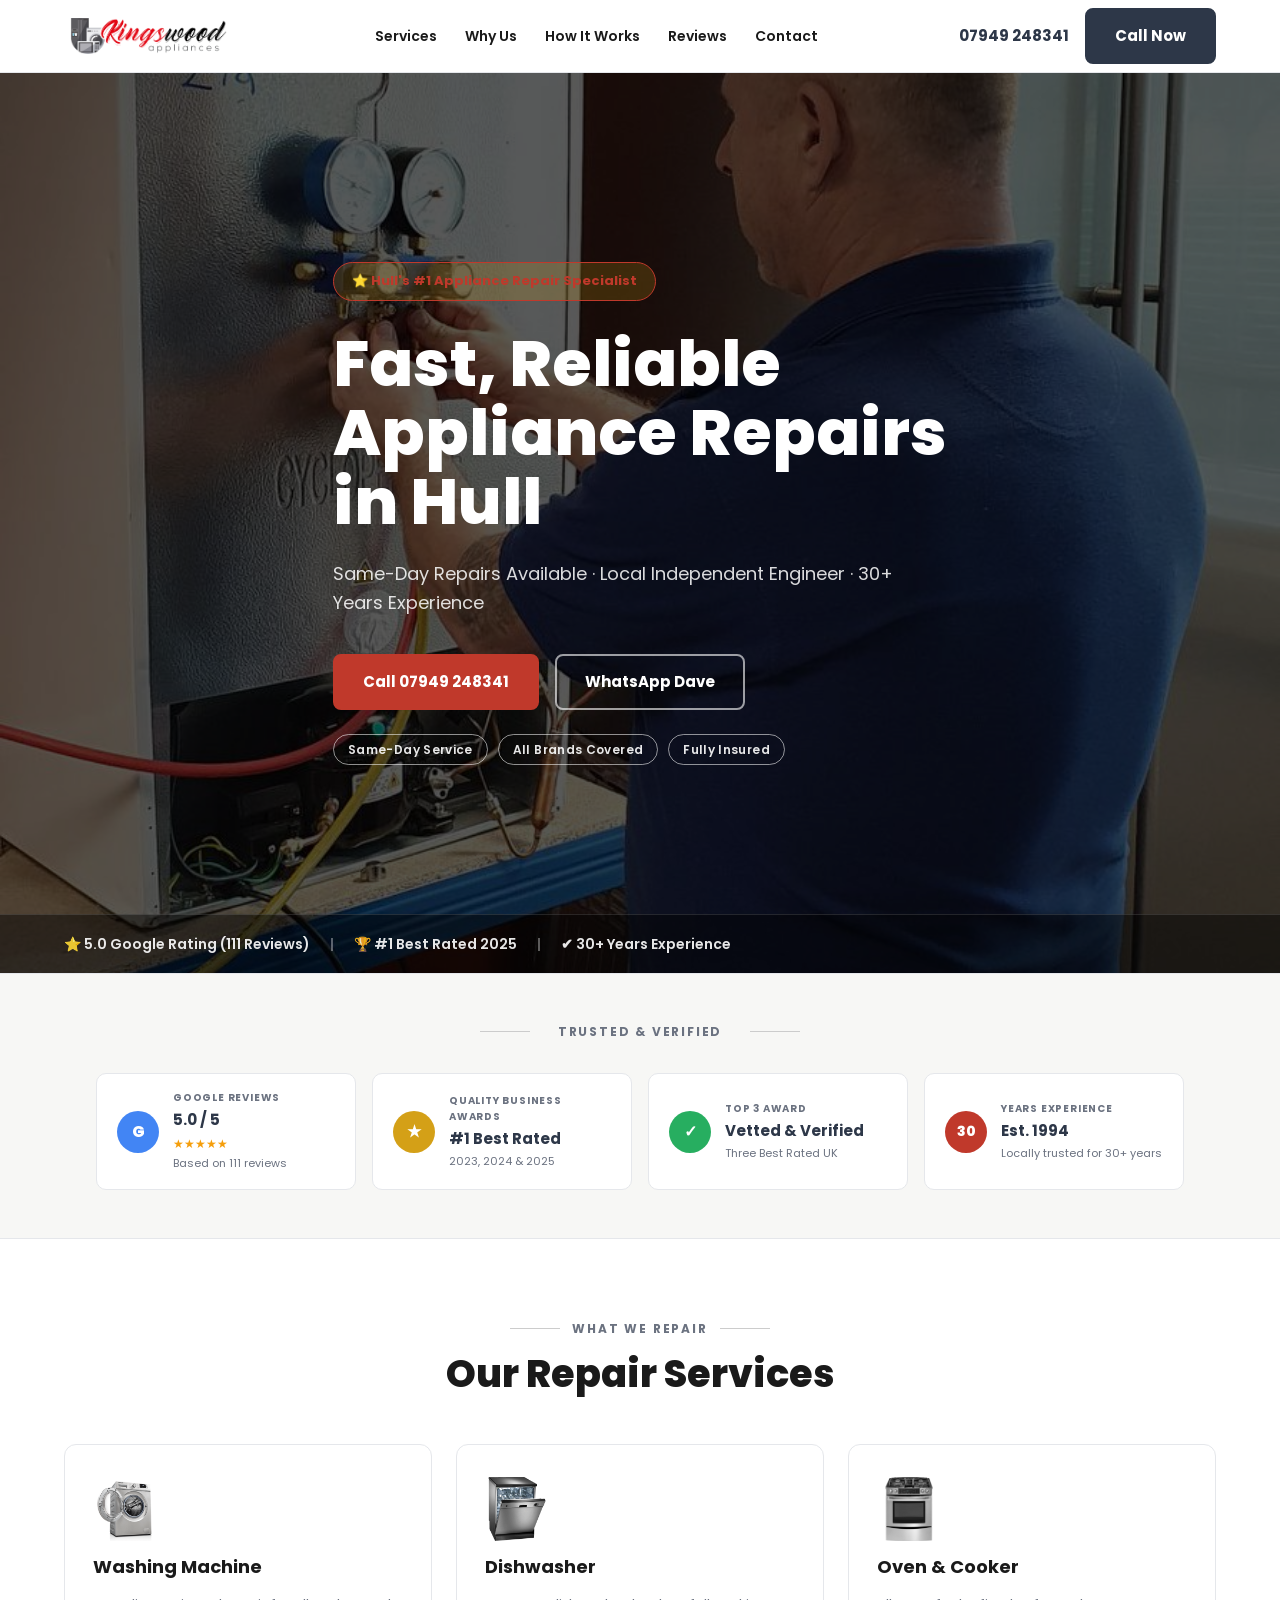
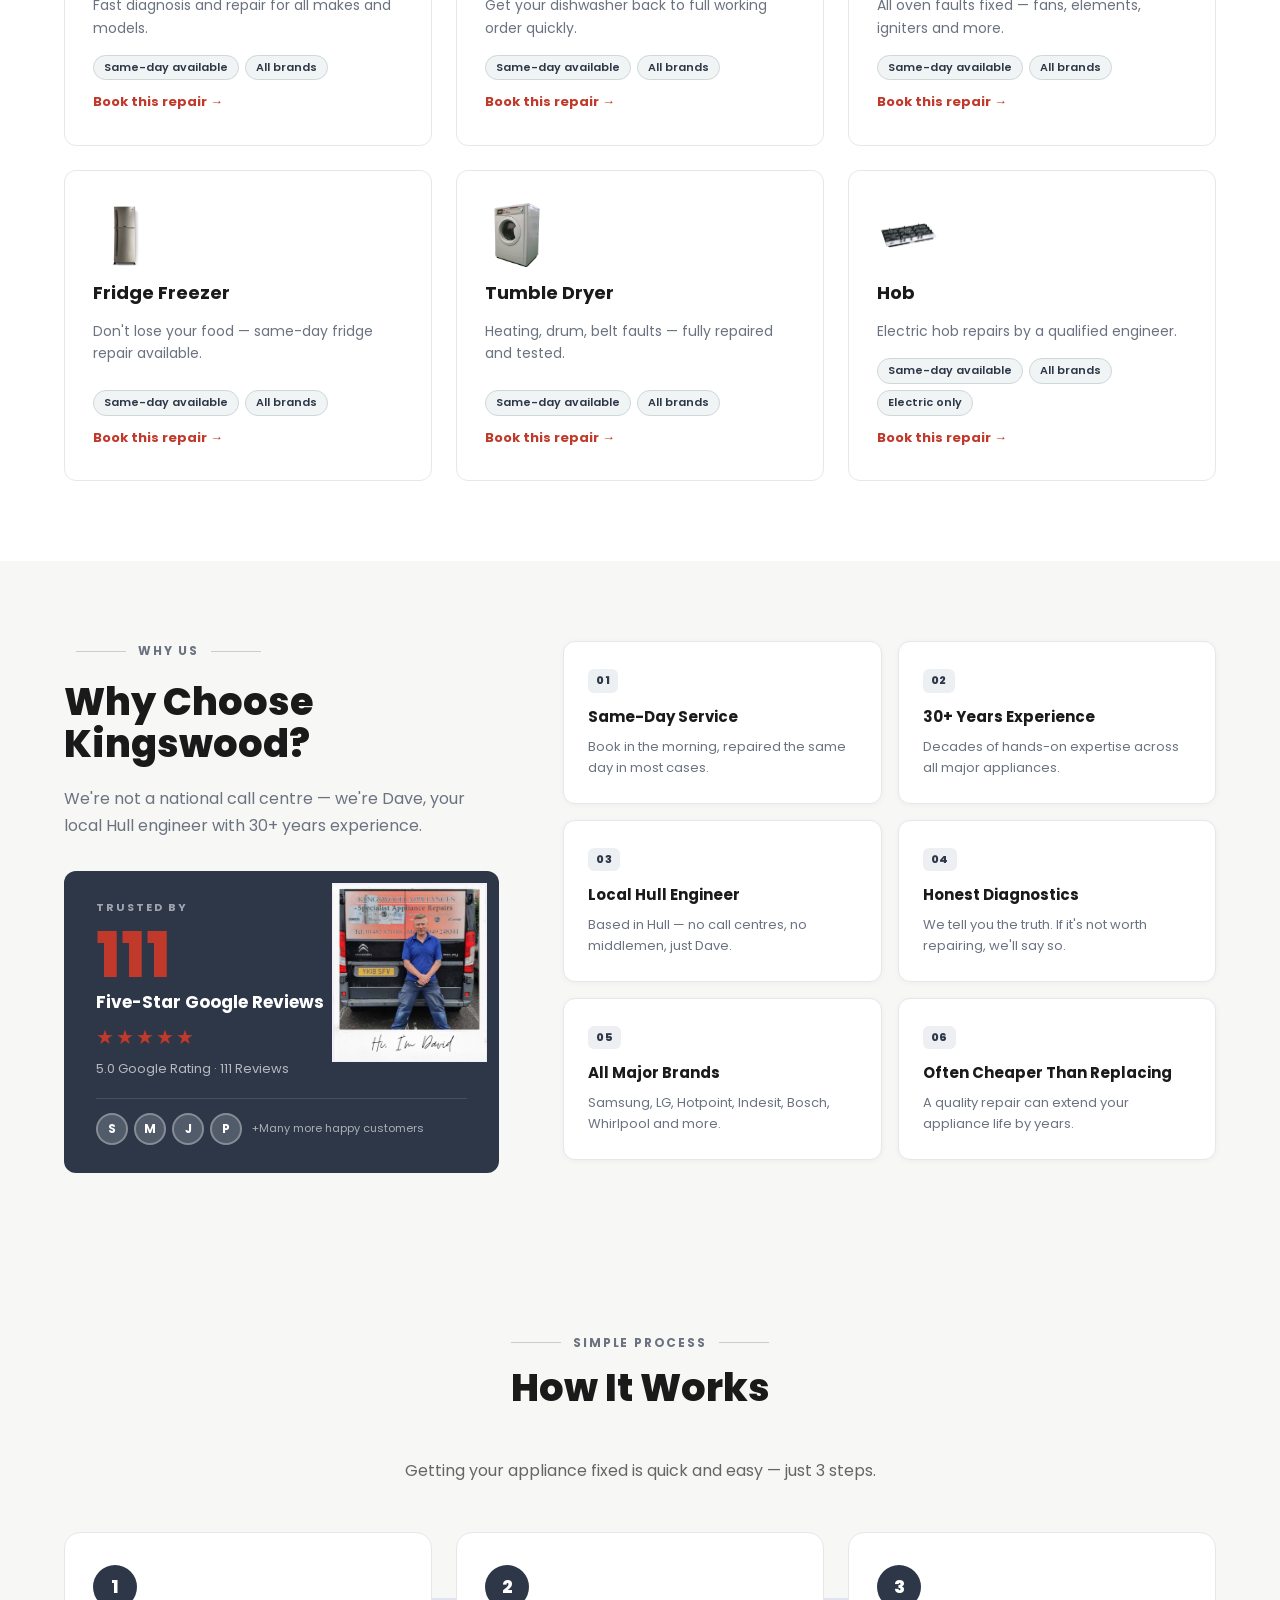
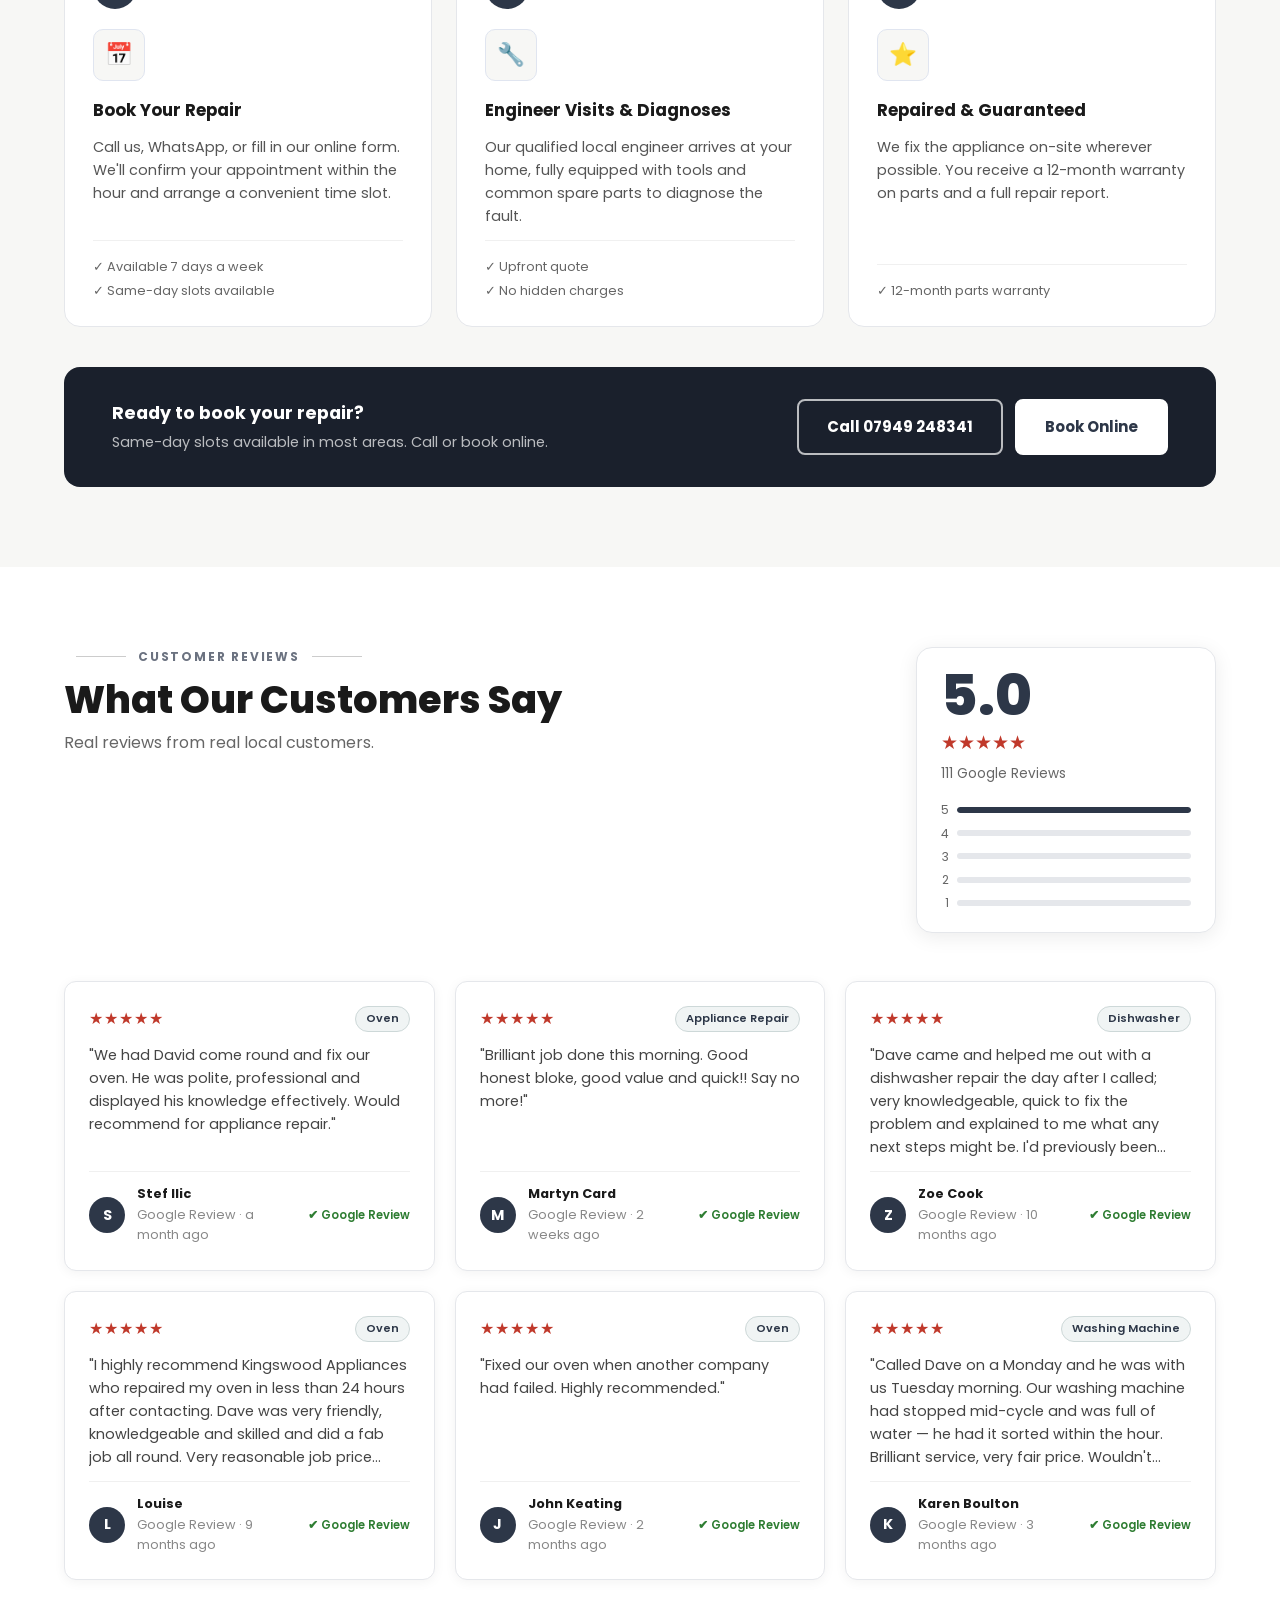
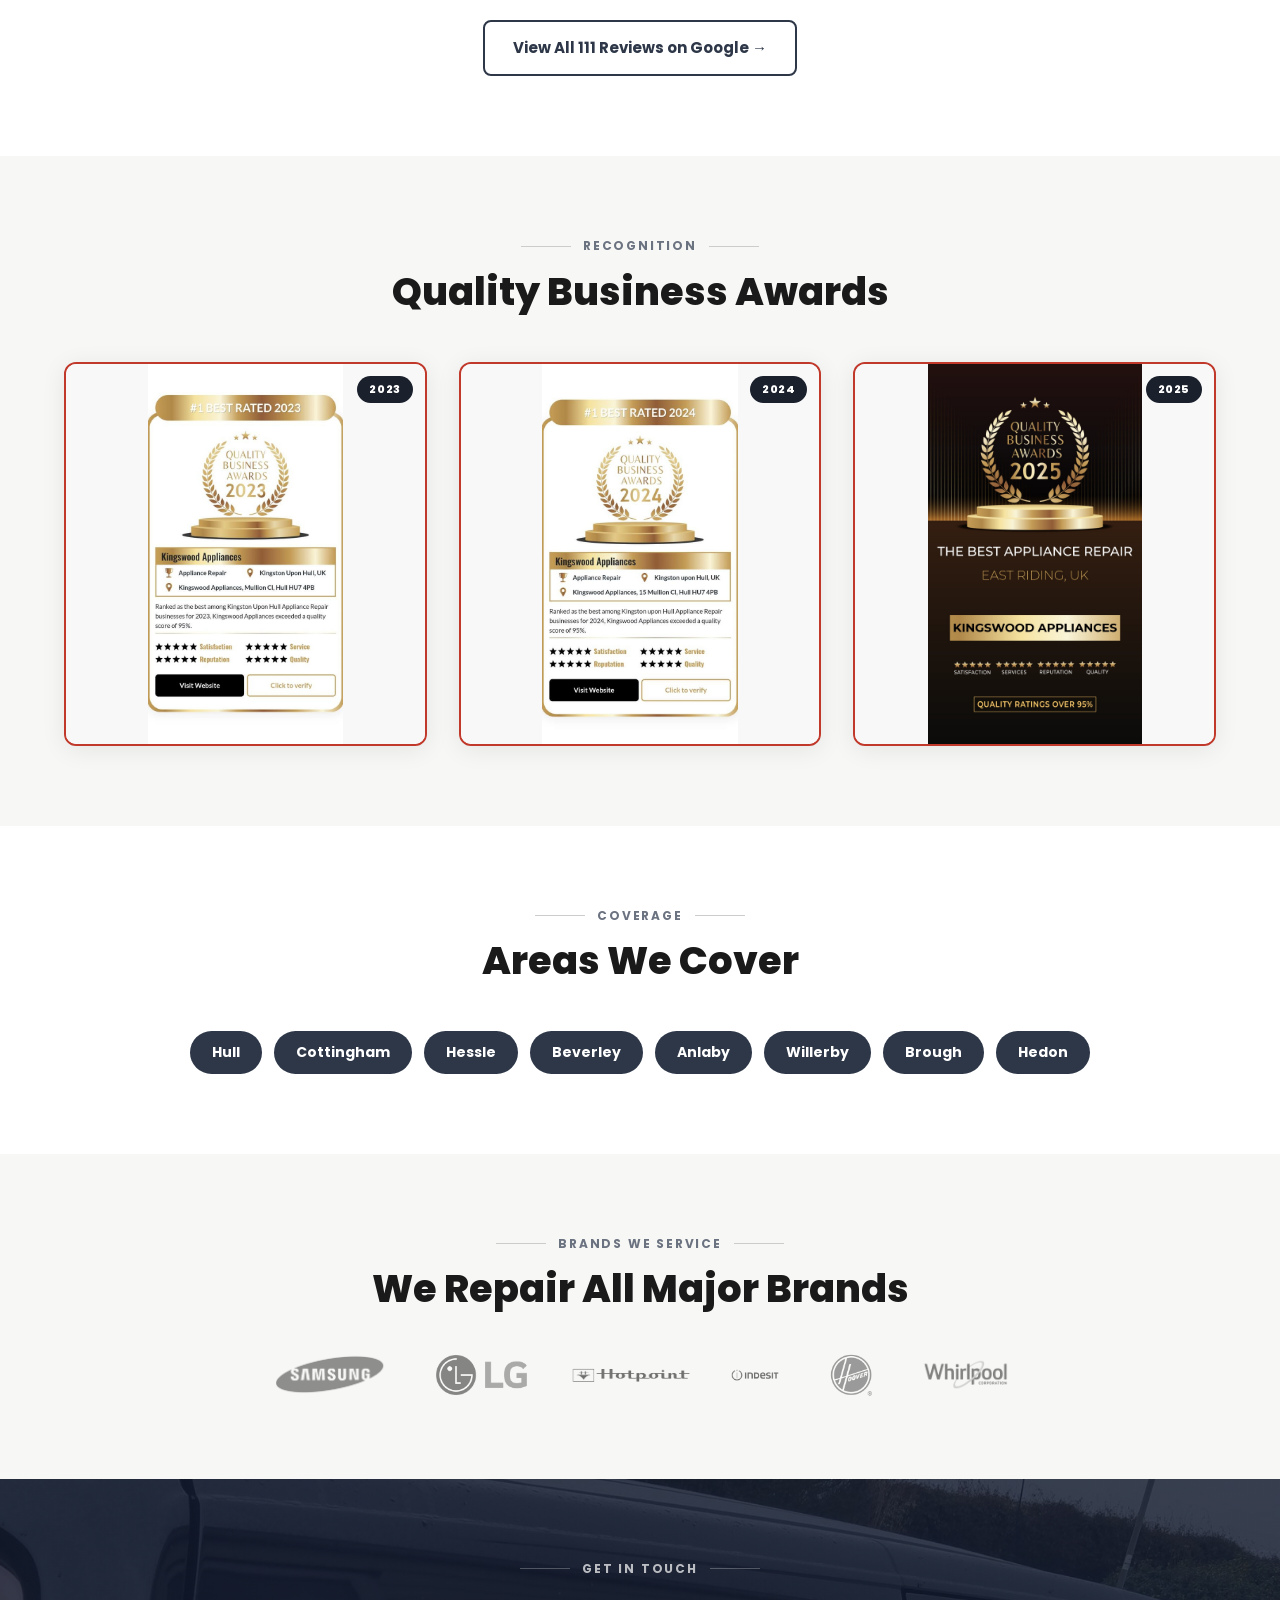
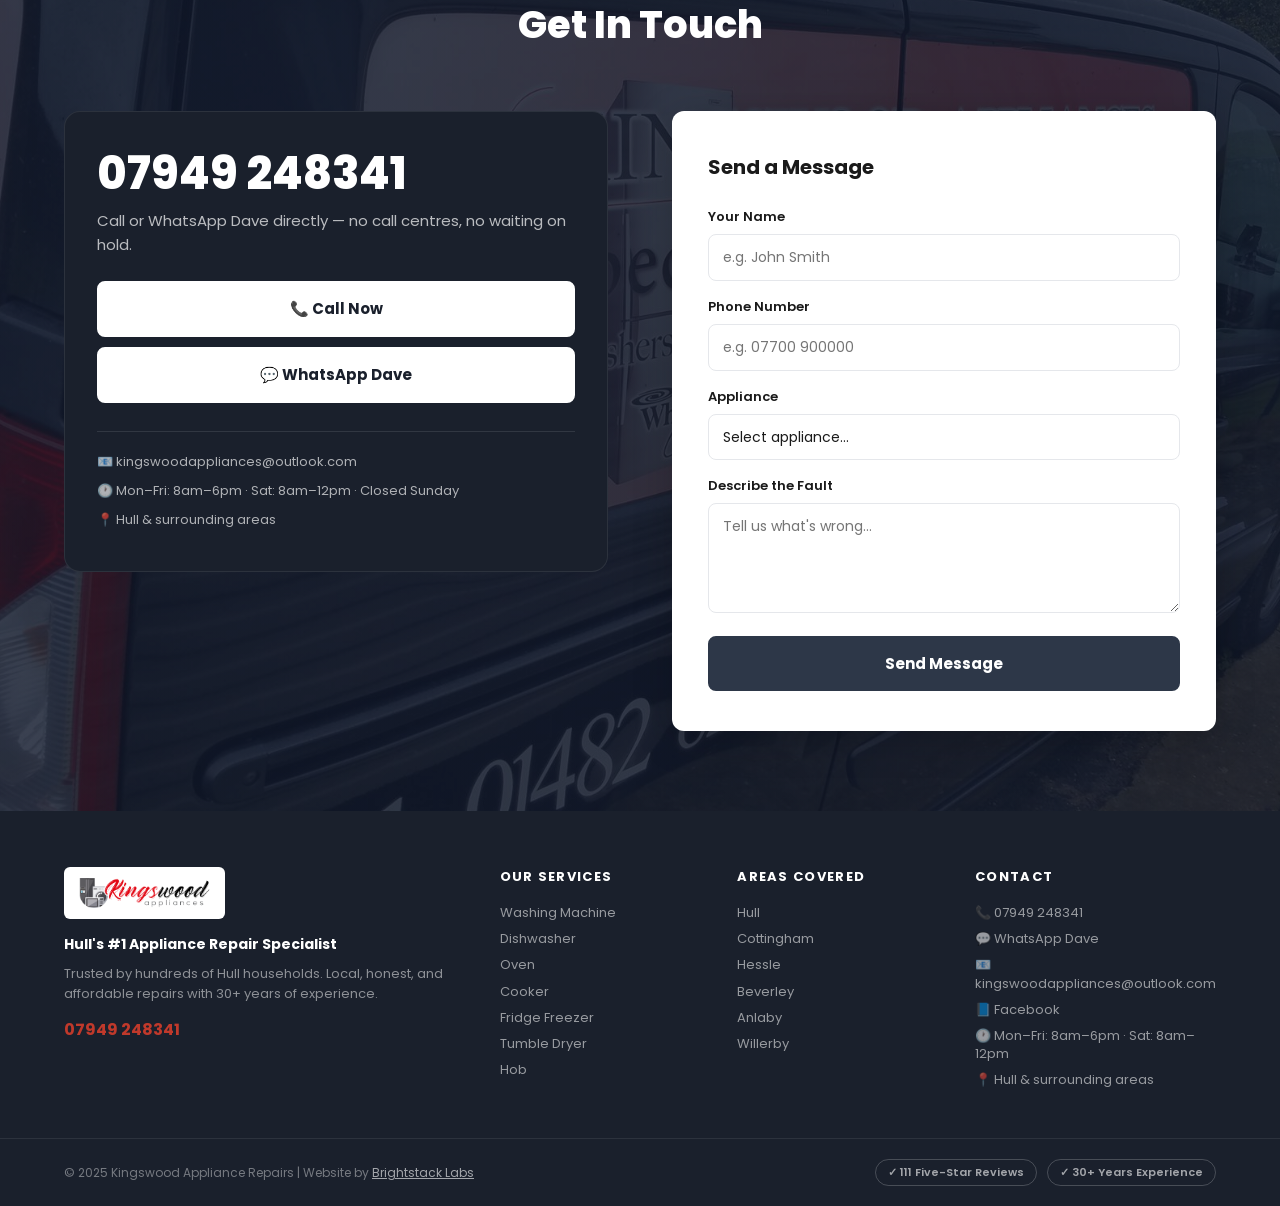
==== commit 90fbd1f6: "update opening hours: Mon-Fri 8am-6pm, Sat 8am-12pm" ====
--- a/index.html
+++ b/index.html
@@ -548,7 +548,7 @@
           </div>
           <div class="contact__left-info">
             <div class="contact-info-row">📧 kingswoodappliances@outlook.com</div>
-            <div class="contact-info-row">🕐 Sat: 8am–12pm · Closed Sunday</div>
+            <div class="contact-info-row">🕐 Mon–Fri: 8am–6pm · Sat: 8am–12pm · Closed Sunday</div>
             <div class="contact-info-row">📍 Hull &amp; surrounding areas</div>
           </div>
         </div>
@@ -636,7 +636,7 @@
           <li><a href="https://wa.me/447949248341" target="_blank" rel="noopener">💬 WhatsApp Dave</a></li>
           <li><a href="mailto:kingswoodappliances@outlook.com">📧 kingswoodappliances@outlook.com</a></li>
           <li><a href="https://www.facebook.com/kingswoodrepairs" target="_blank" rel="noopener">📘 Facebook</a></li>
-          <li>🕐 Mon–Sat: 8am–12pm</li>
+          <li>🕐 Mon–Fri: 8am–6pm · Sat: 8am–12pm</li>
           <li>📍 Hull &amp; surrounding areas</li>
         </ul>
       </div>
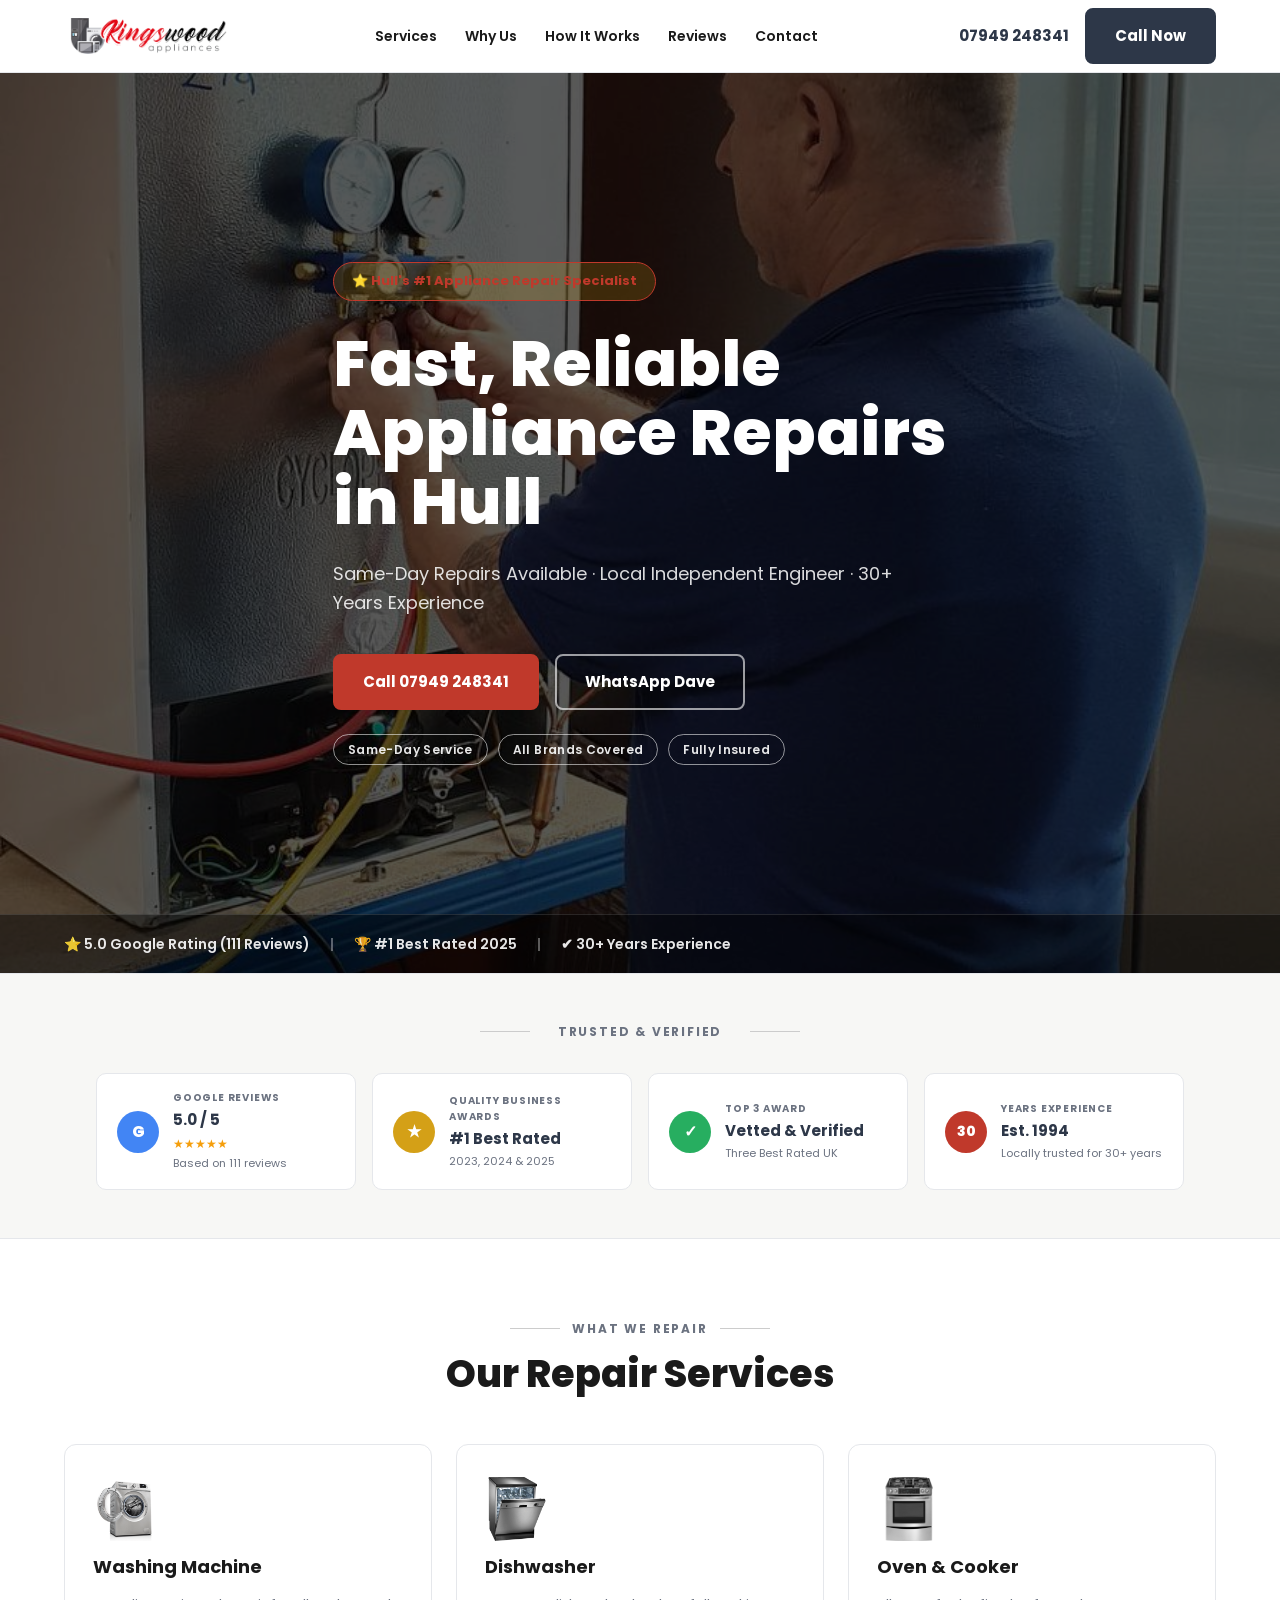
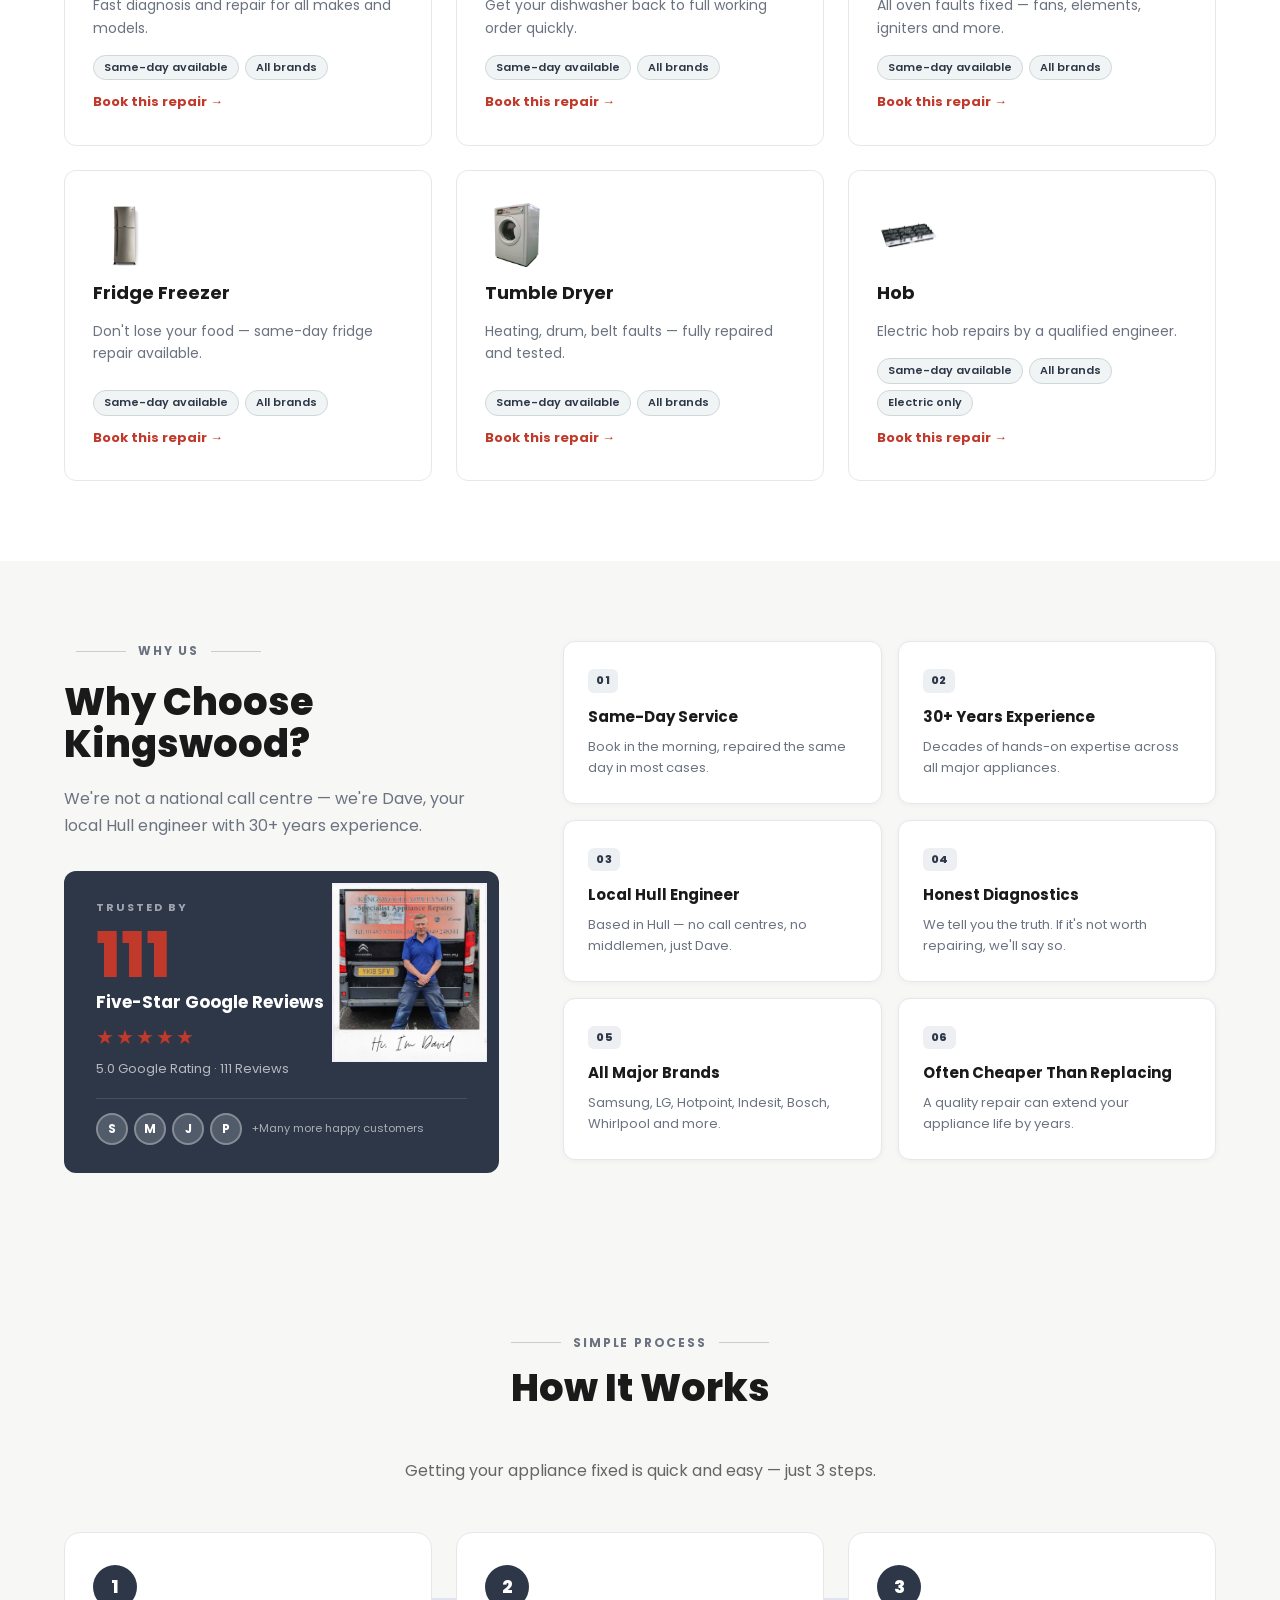
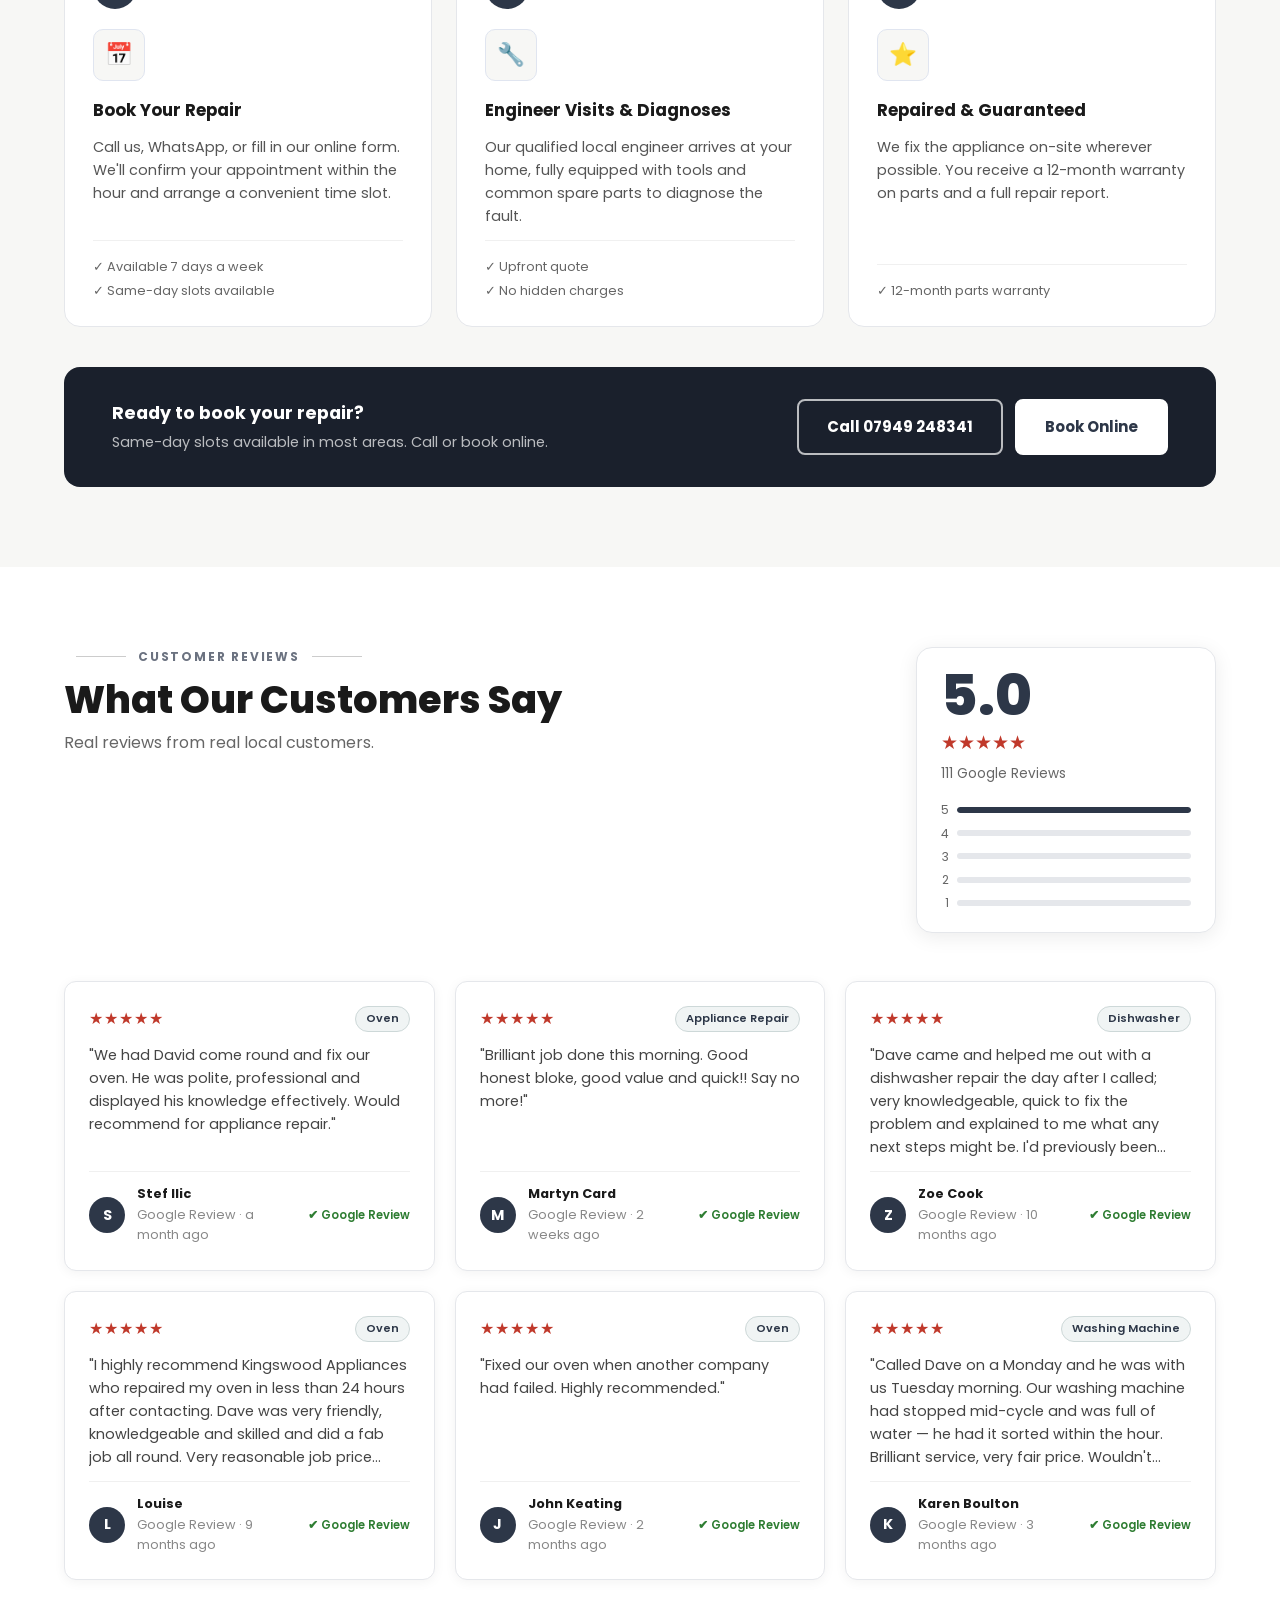
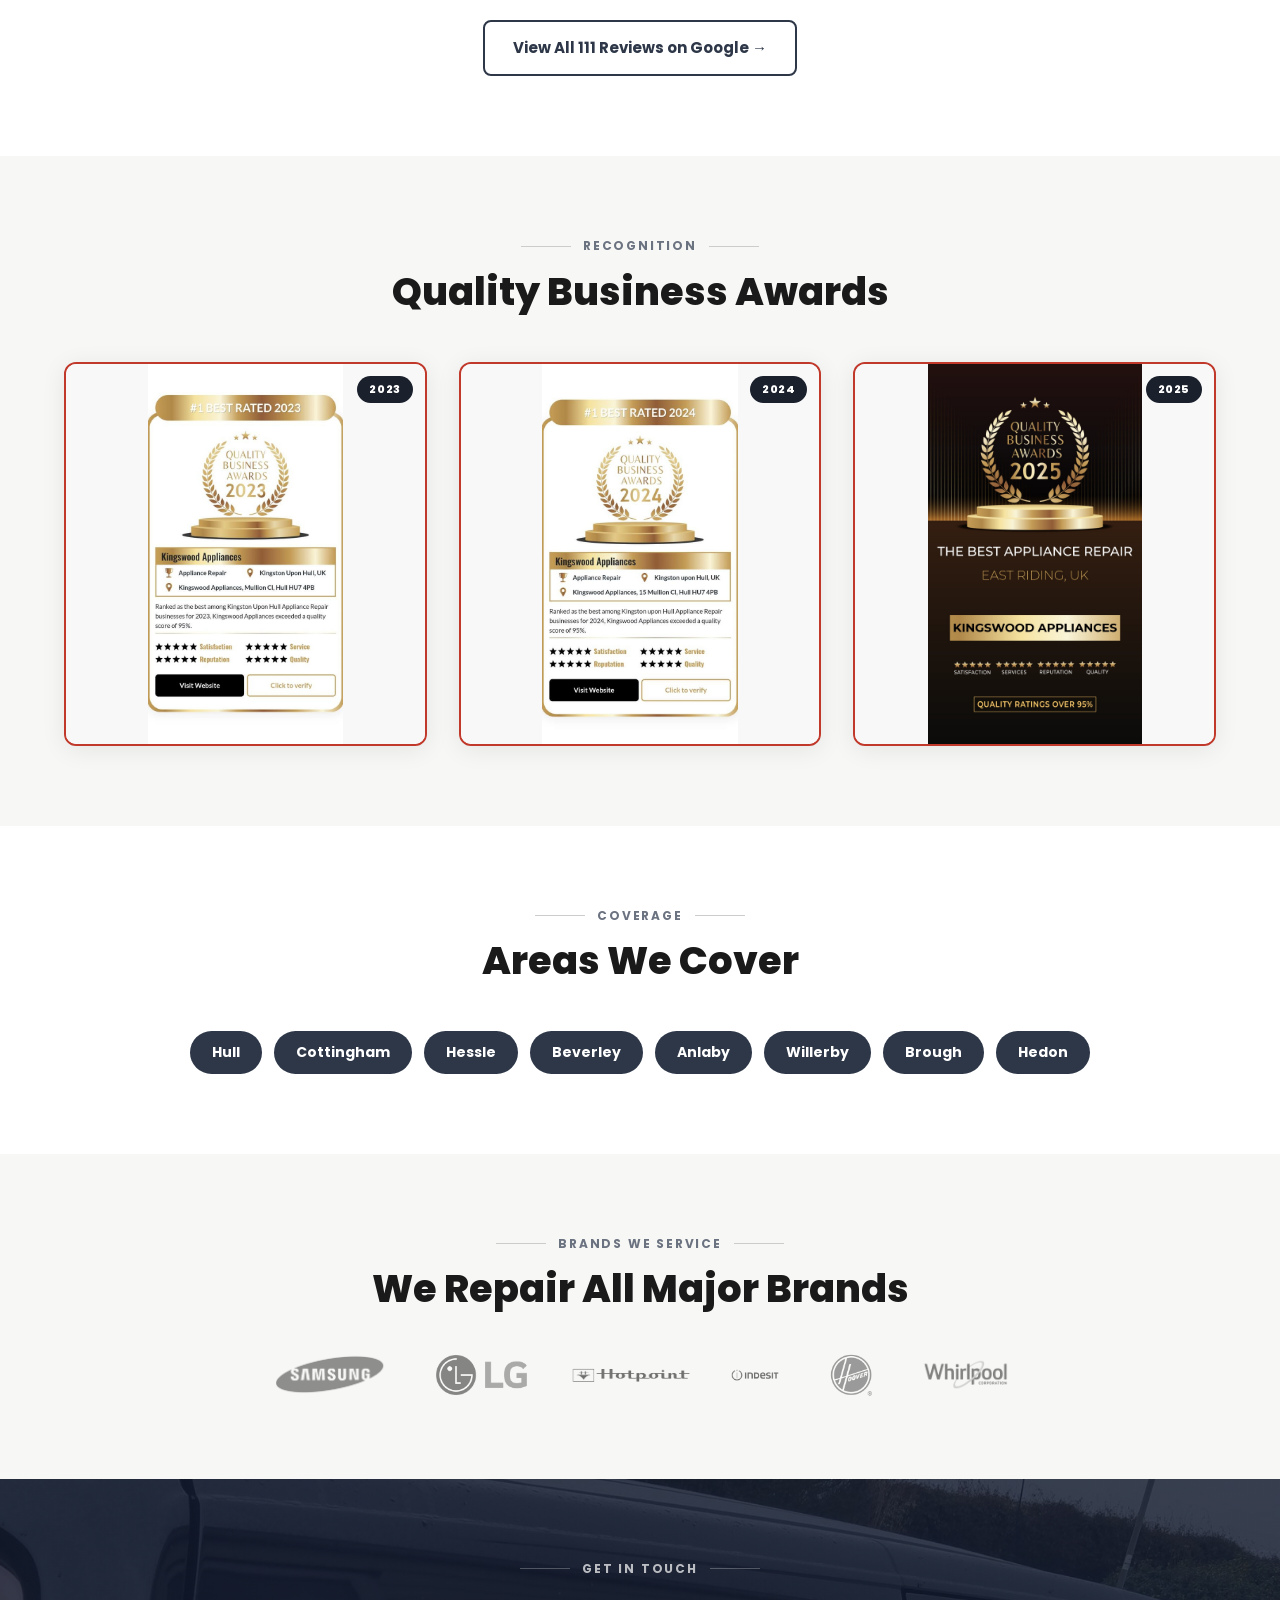
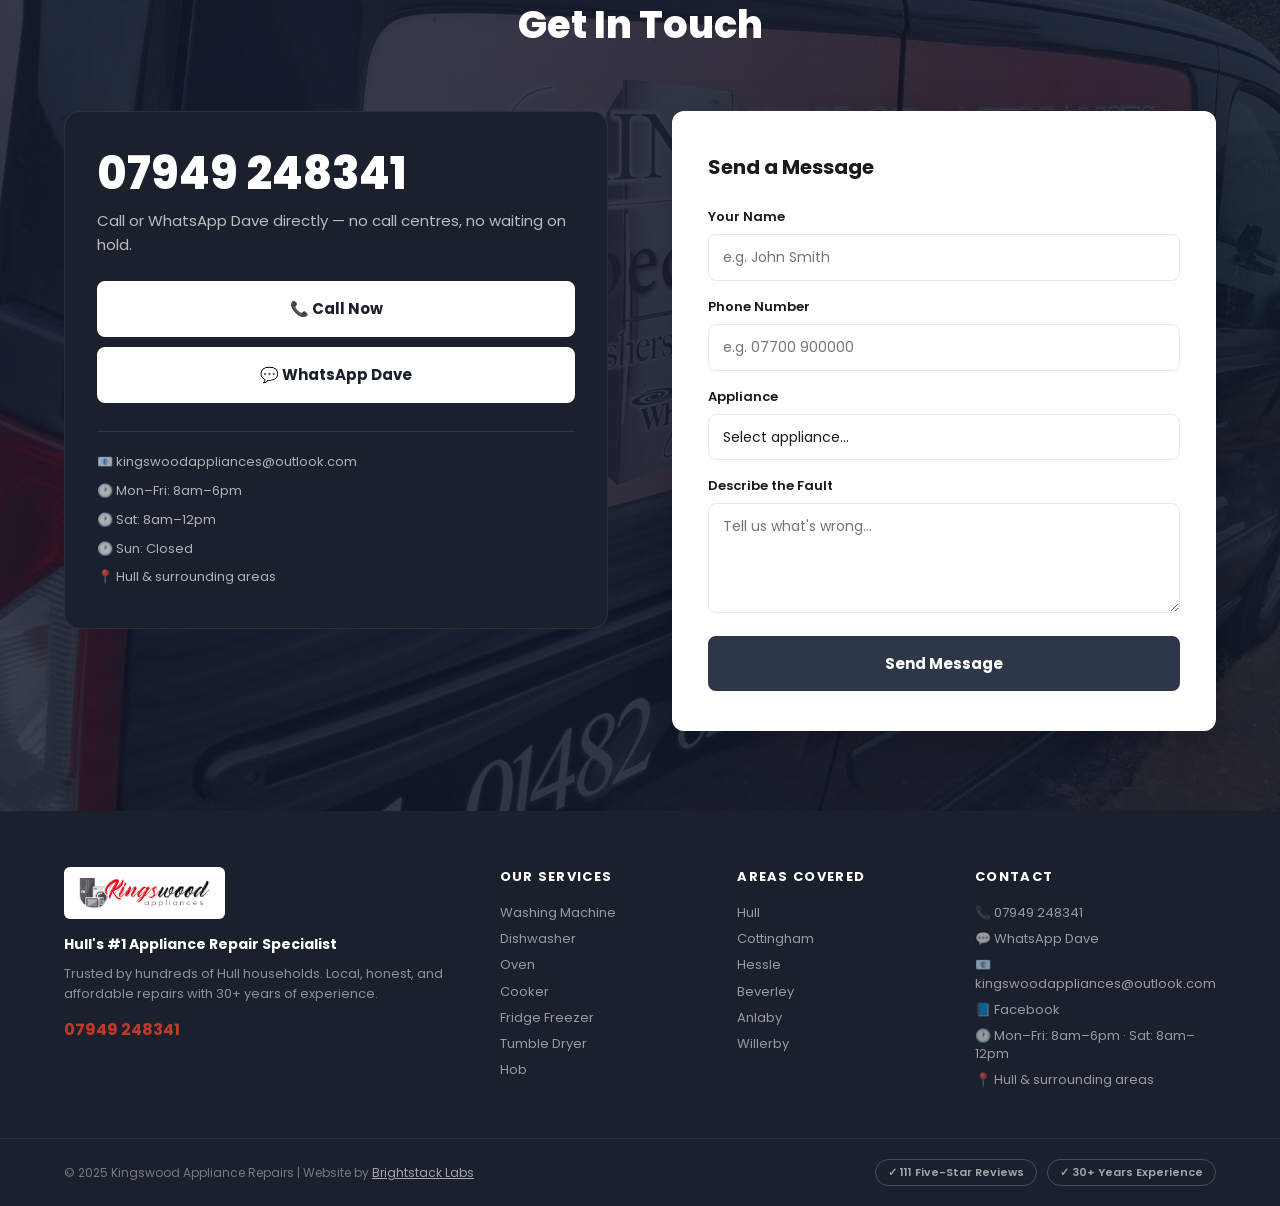
==== commit 3f77dbb2: "opening hours: split Mon-Fri, Sat, Sun onto separate lines" ====
--- a/index.html
+++ b/index.html
@@ -548,7 +548,9 @@
           </div>
           <div class="contact__left-info">
             <div class="contact-info-row">📧 kingswoodappliances@outlook.com</div>
-            <div class="contact-info-row">🕐 Mon–Fri: 8am–6pm · Sat: 8am–12pm · Closed Sunday</div>
+            <div class="contact-info-row">🕐 Mon–Fri: 8am–6pm</div>
+            <div class="contact-info-row">🕐 Sat: 8am–12pm</div>
+            <div class="contact-info-row">🕐 Sun: Closed</div>
             <div class="contact-info-row">📍 Hull &amp; surrounding areas</div>
           </div>
         </div>
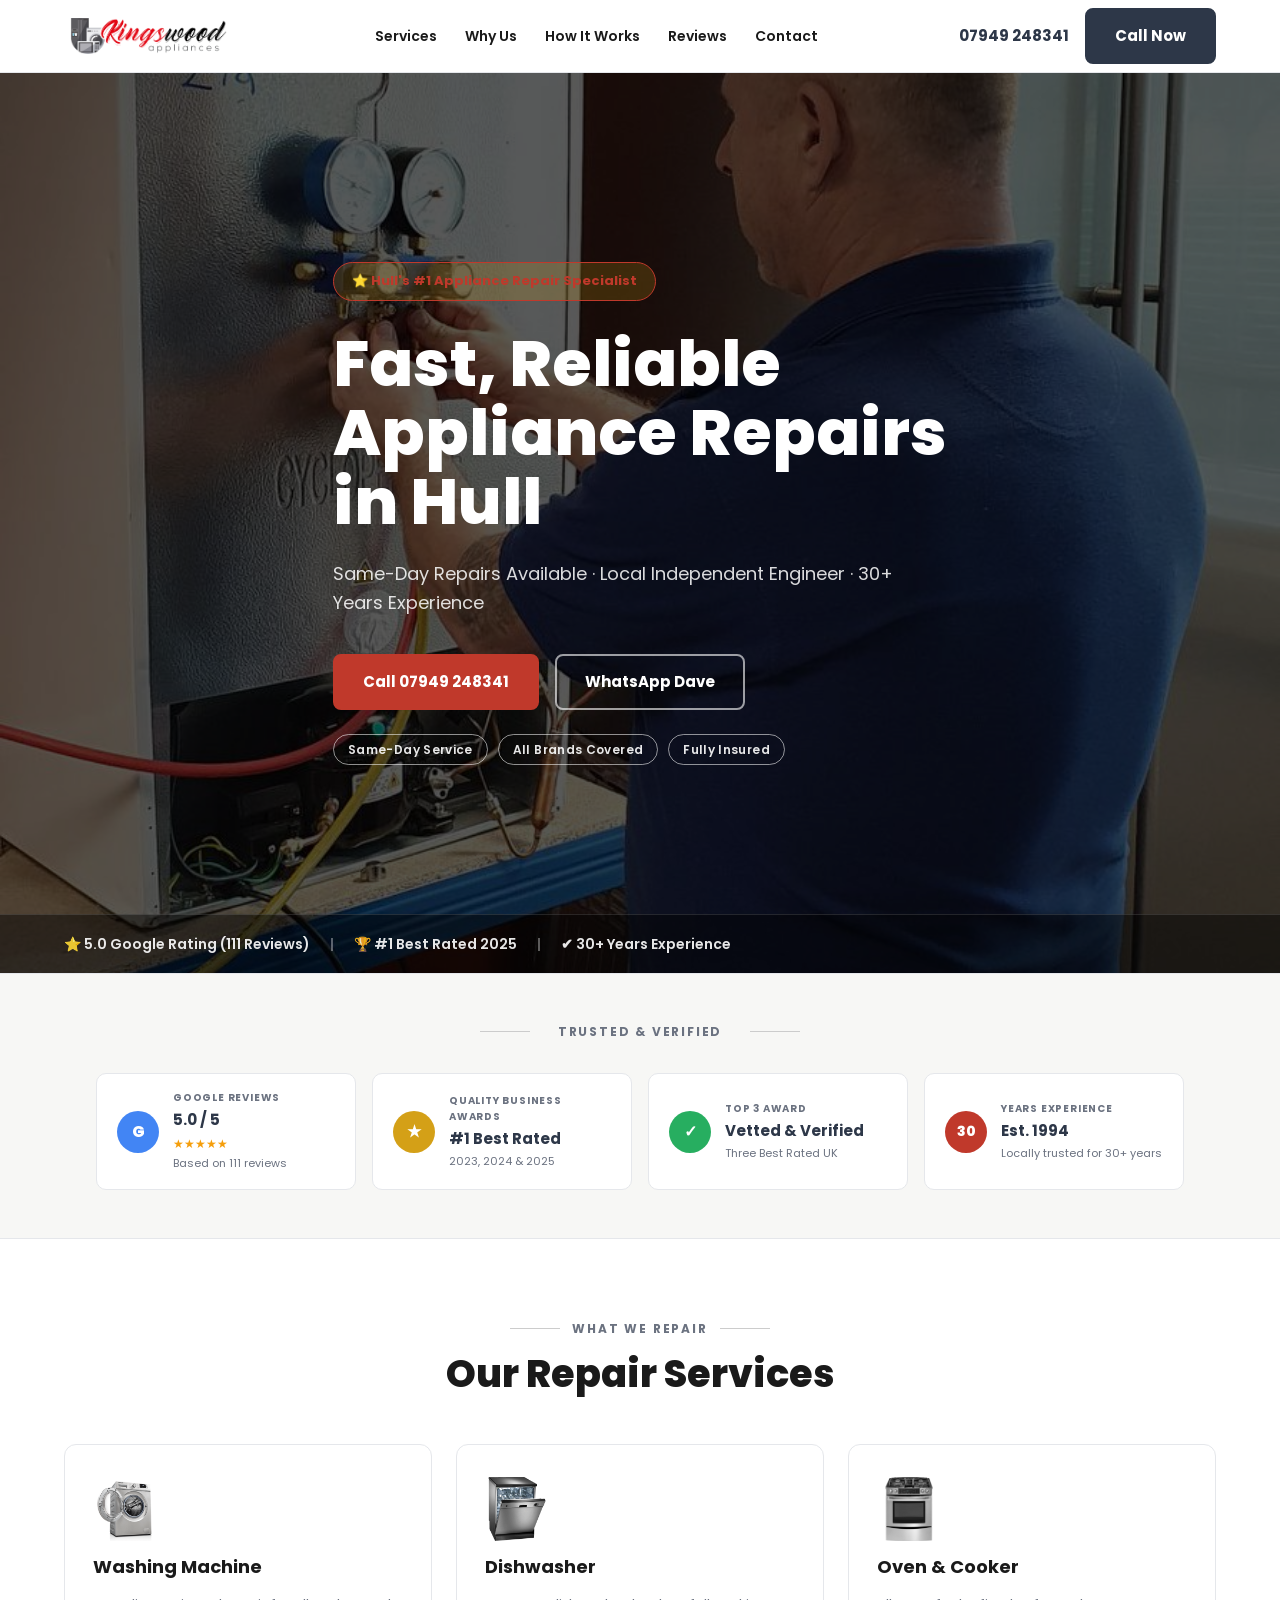
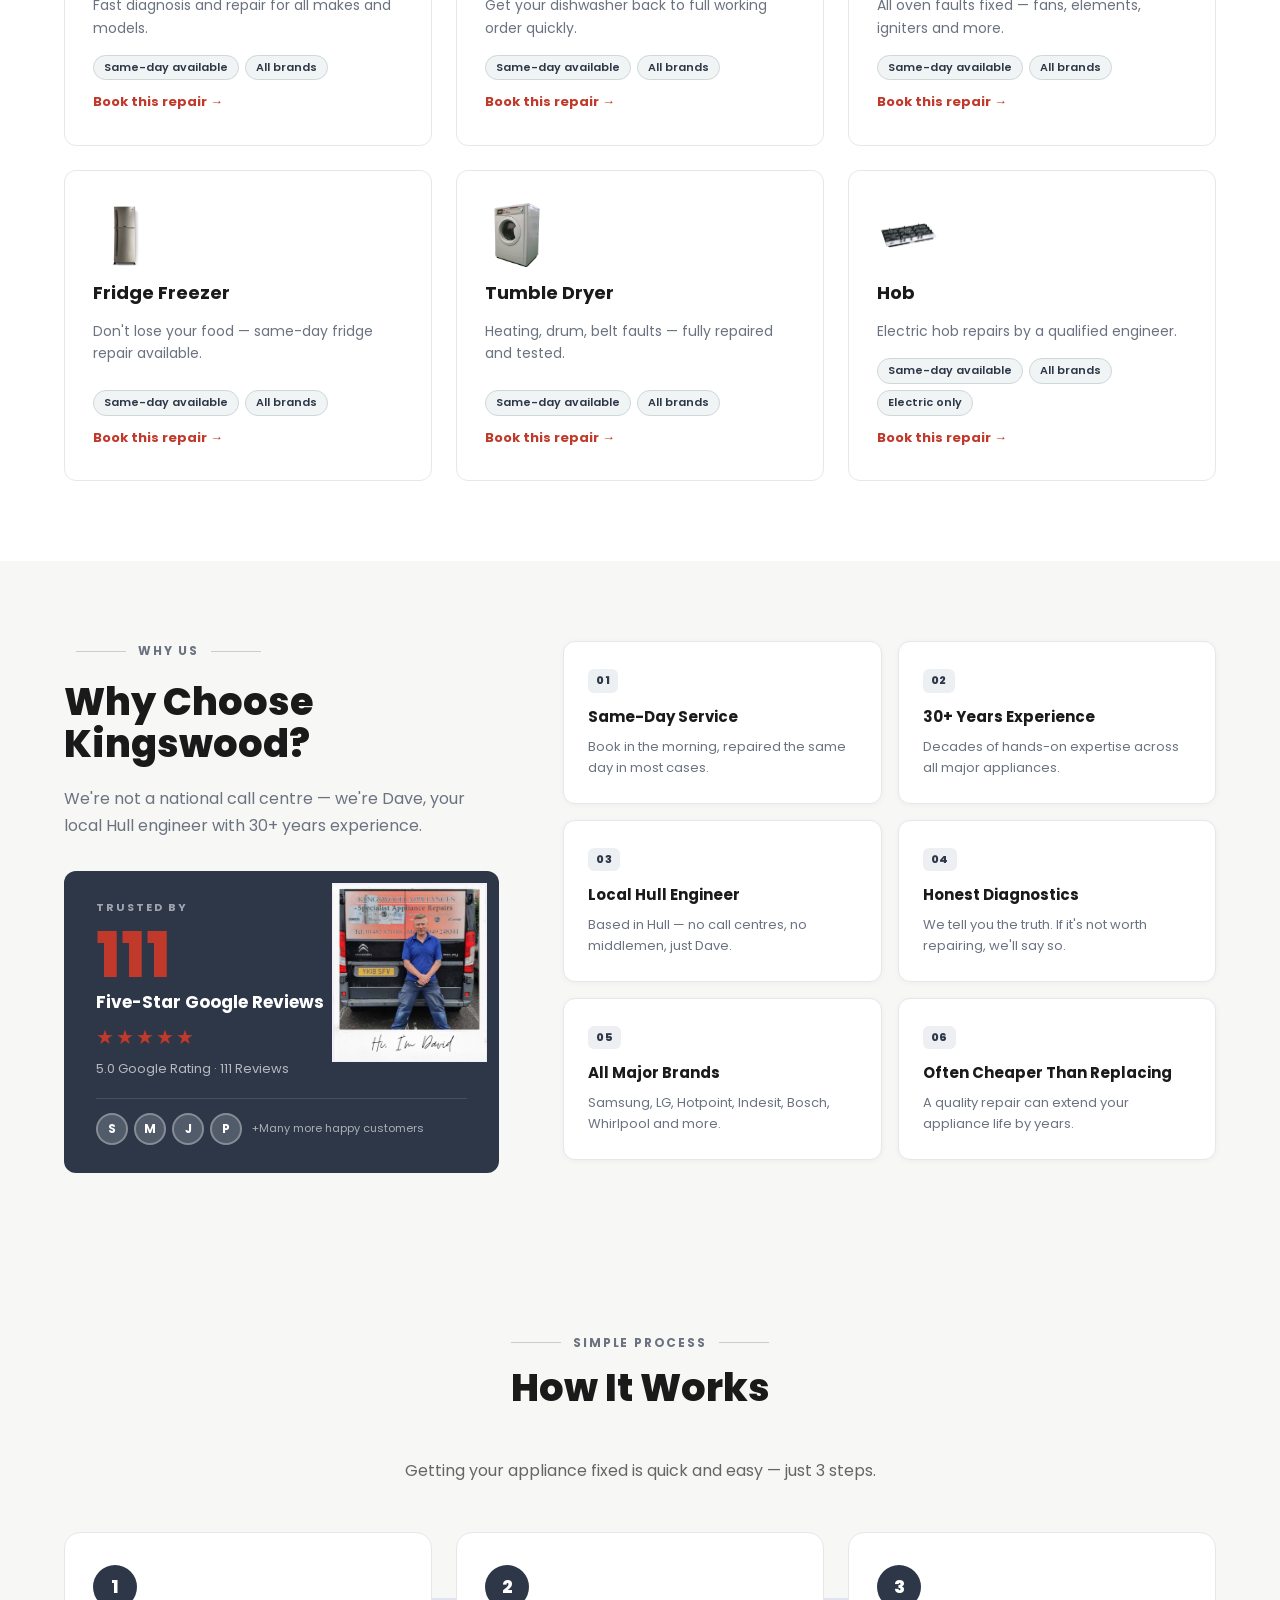
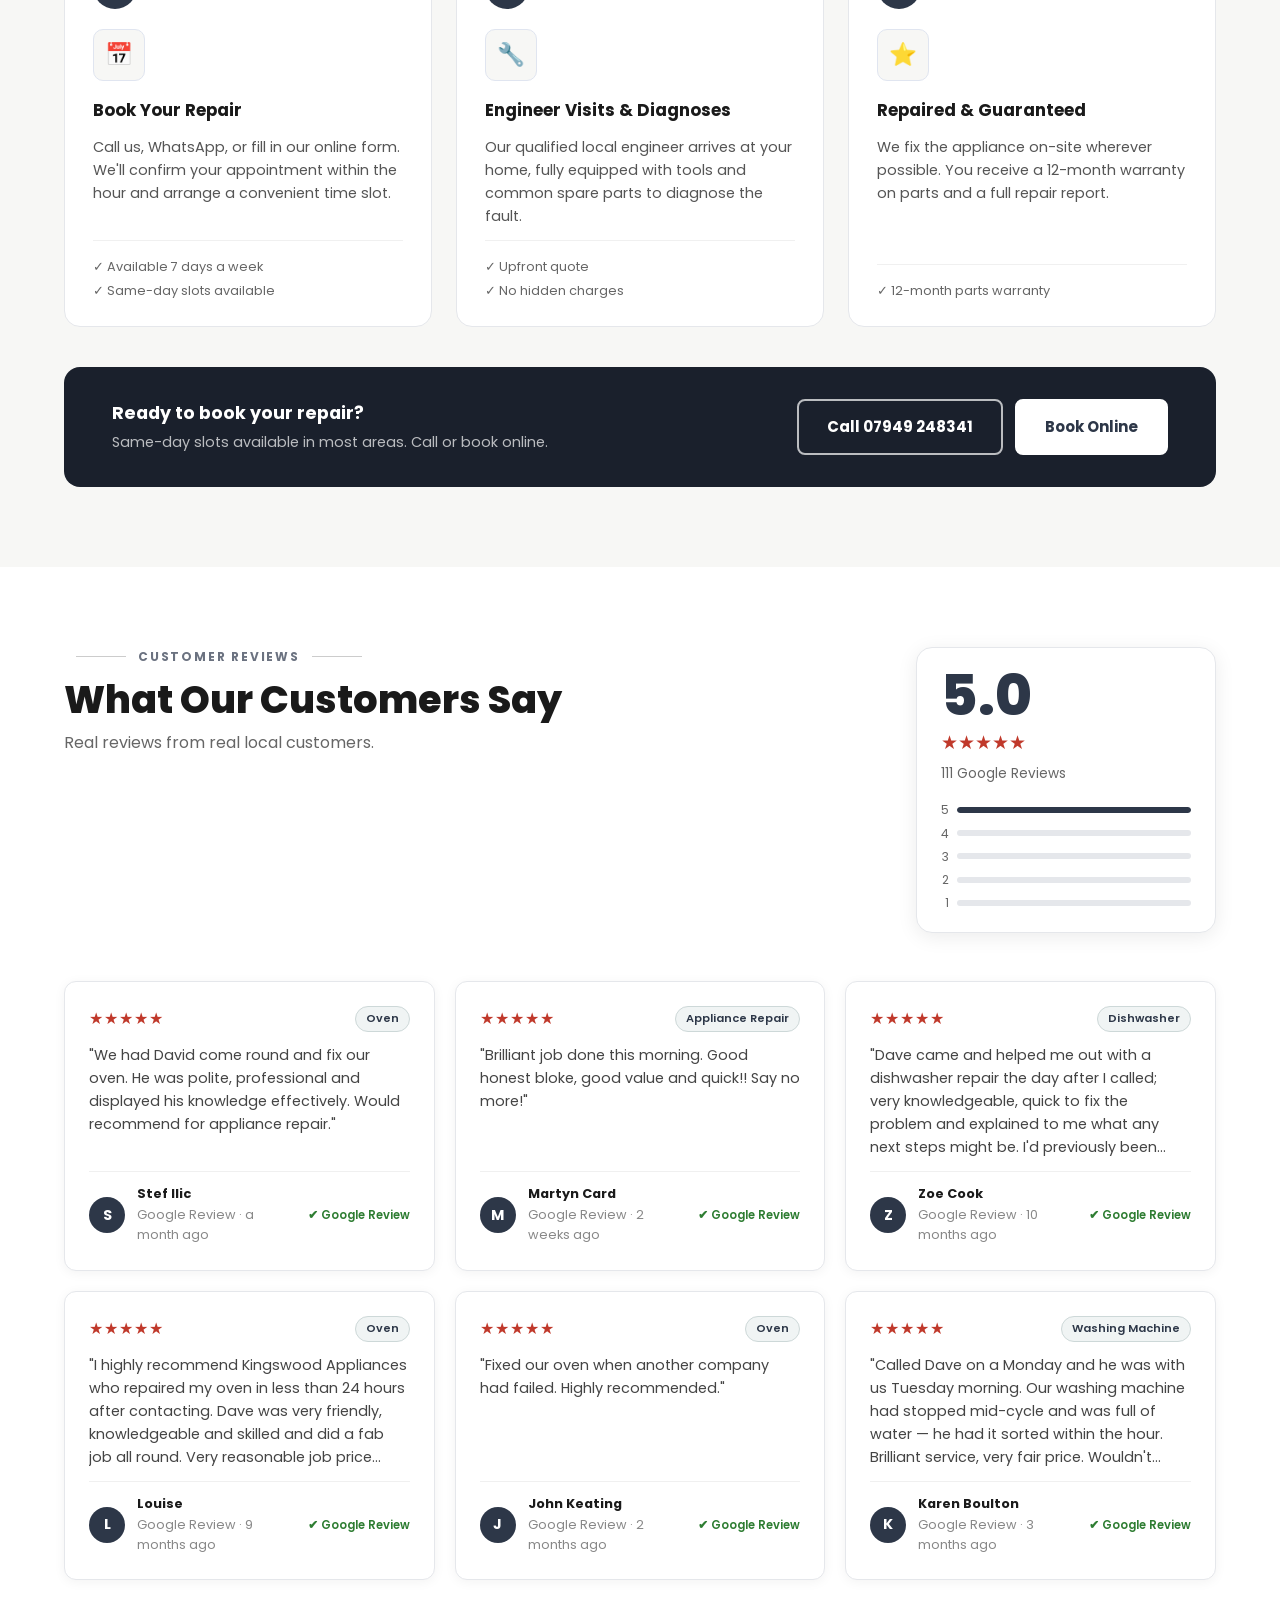
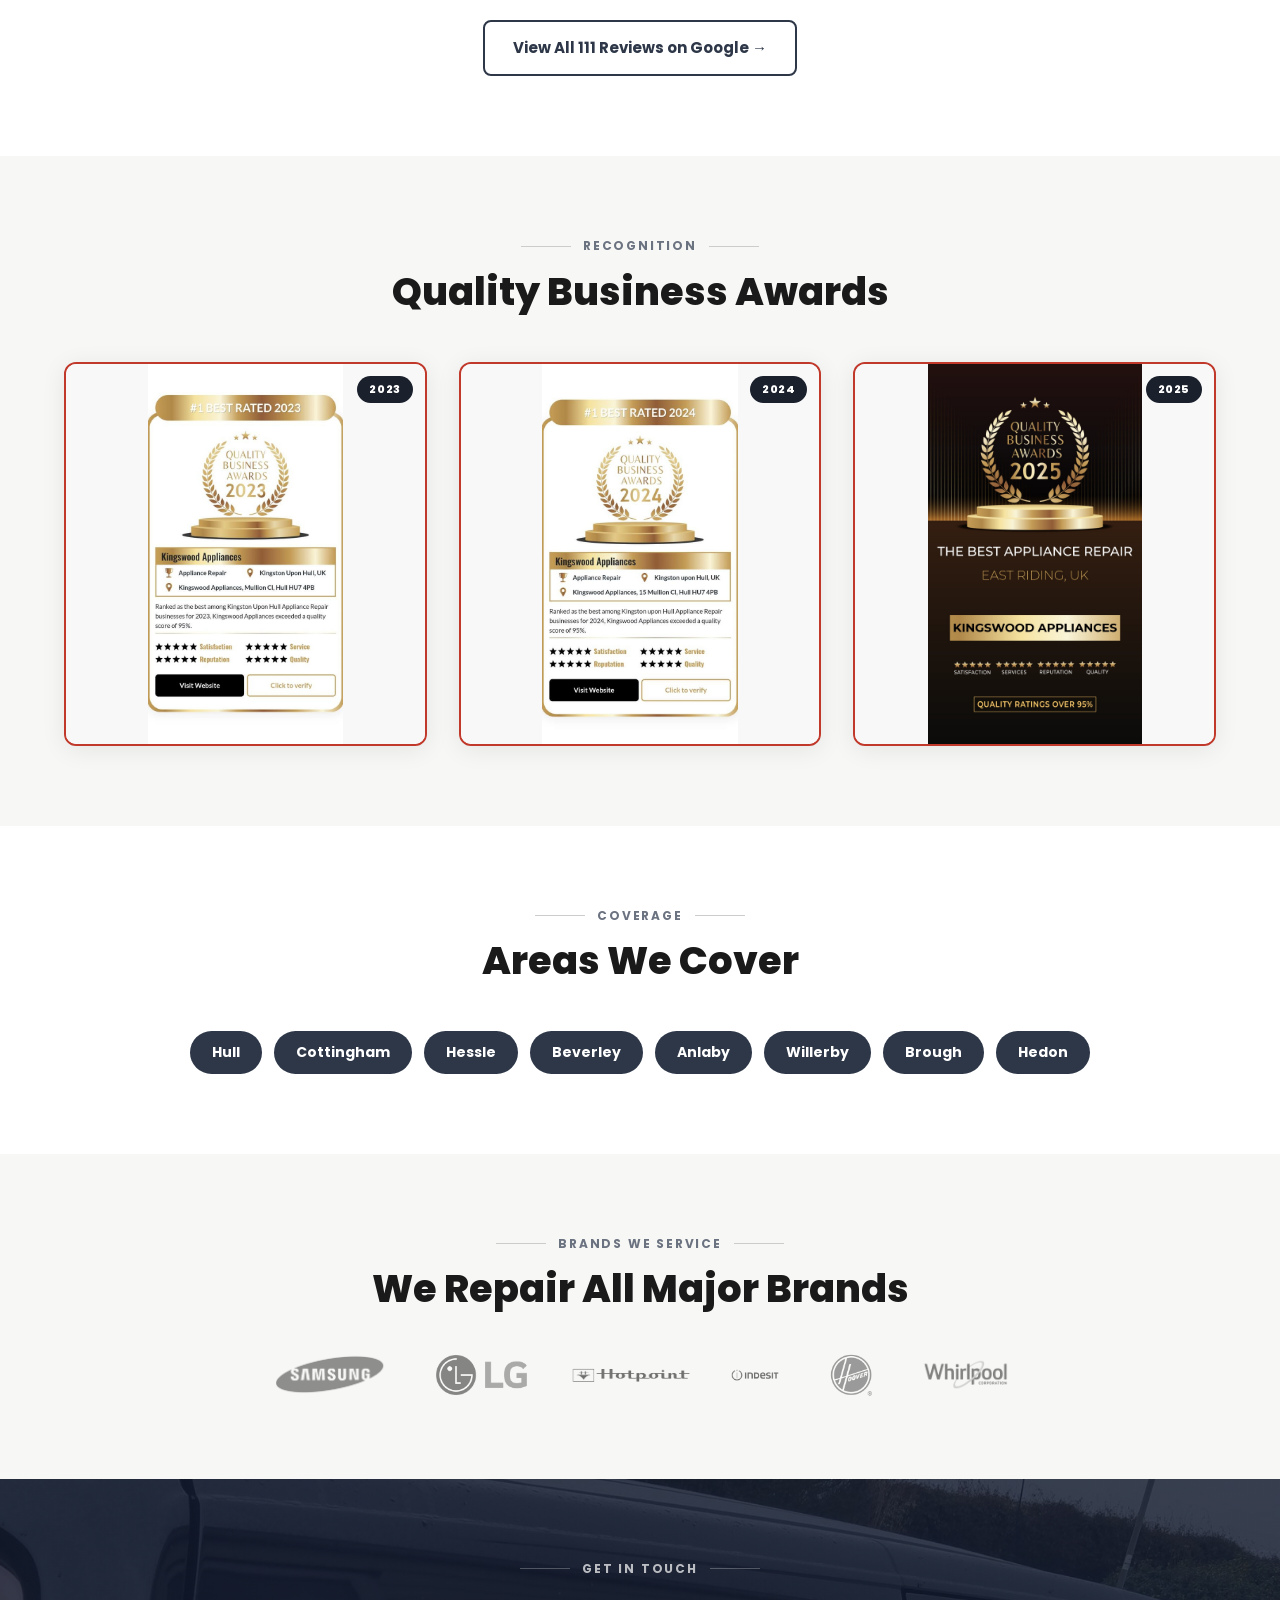
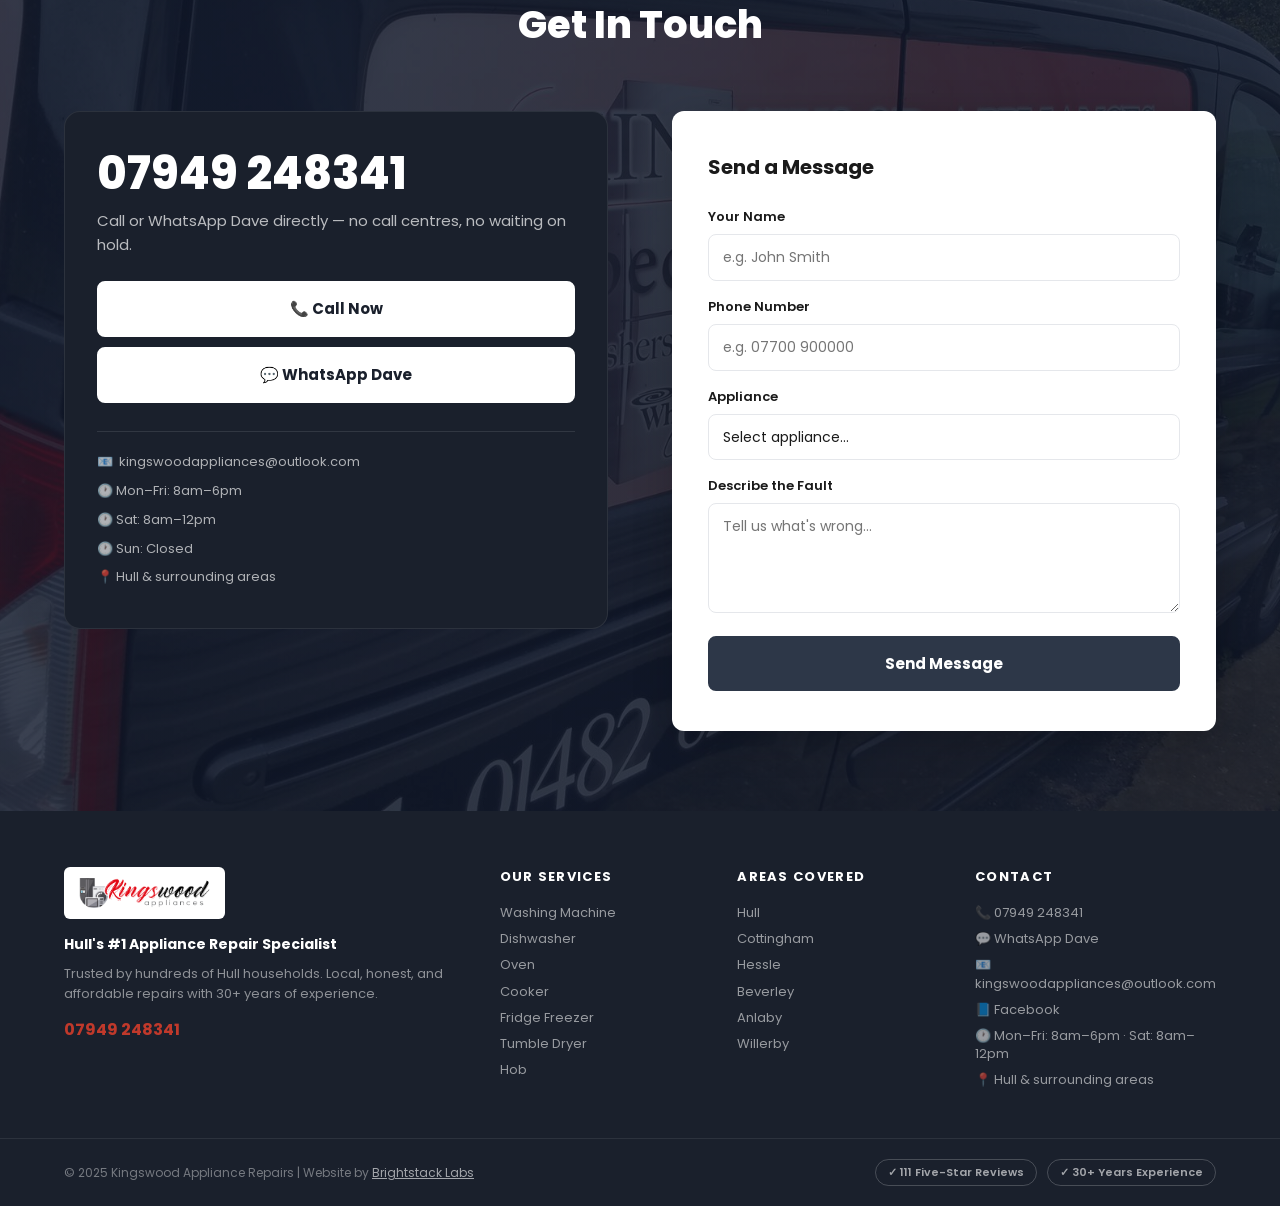
==== commit 5d5b014f: "make email a mailto link in contact section" ====
--- a/index.html
+++ b/index.html
@@ -547,7 +547,7 @@
             <a href="https://wa.me/447949248341" class="btn btn--contact-white" target="_blank" rel="noopener">💬 WhatsApp Dave</a>
           </div>
           <div class="contact__left-info">
-            <div class="contact-info-row">📧 kingswoodappliances@outlook.com</div>
+            <div class="contact-info-row">📧 <a href="mailto:kingswoodappliances@outlook.com">kingswoodappliances@outlook.com</a></div>
             <div class="contact-info-row">🕐 Mon–Fri: 8am–6pm</div>
             <div class="contact-info-row">🕐 Sat: 8am–12pm</div>
             <div class="contact-info-row">🕐 Sun: Closed</div>
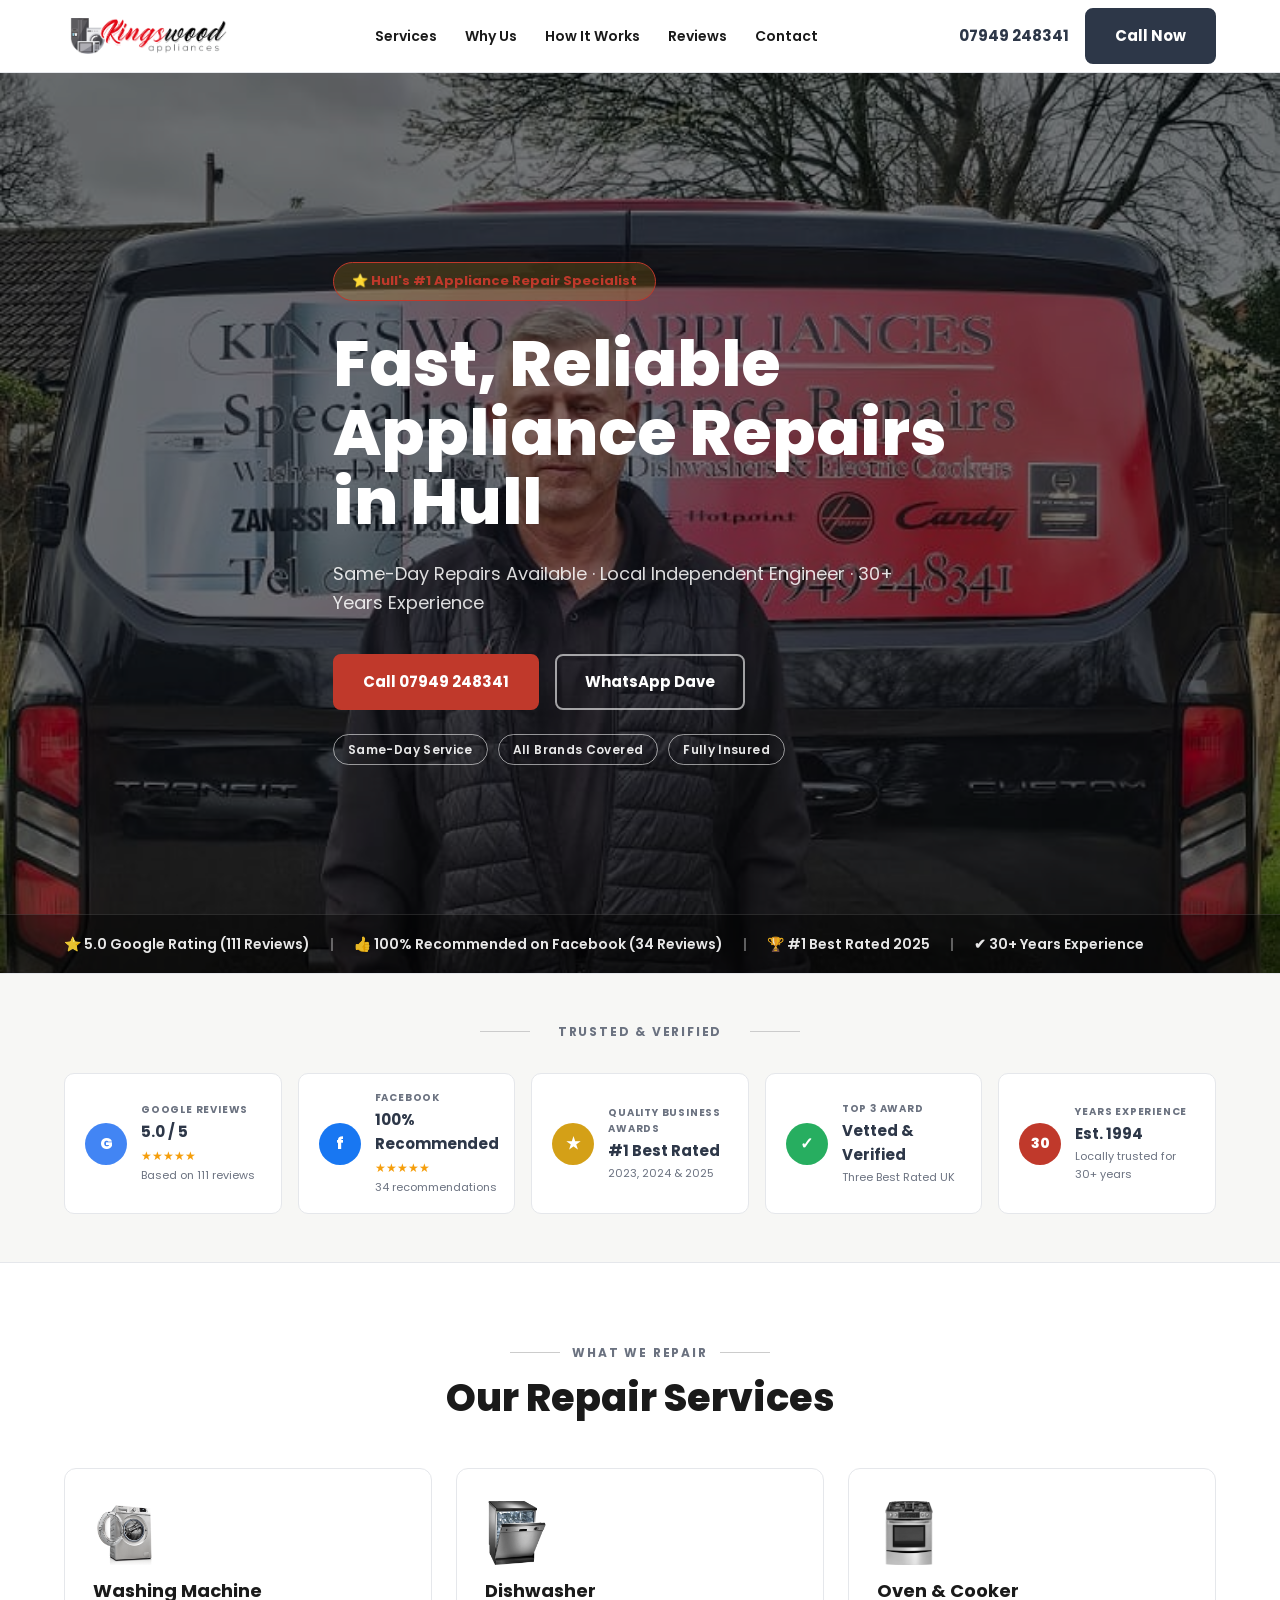
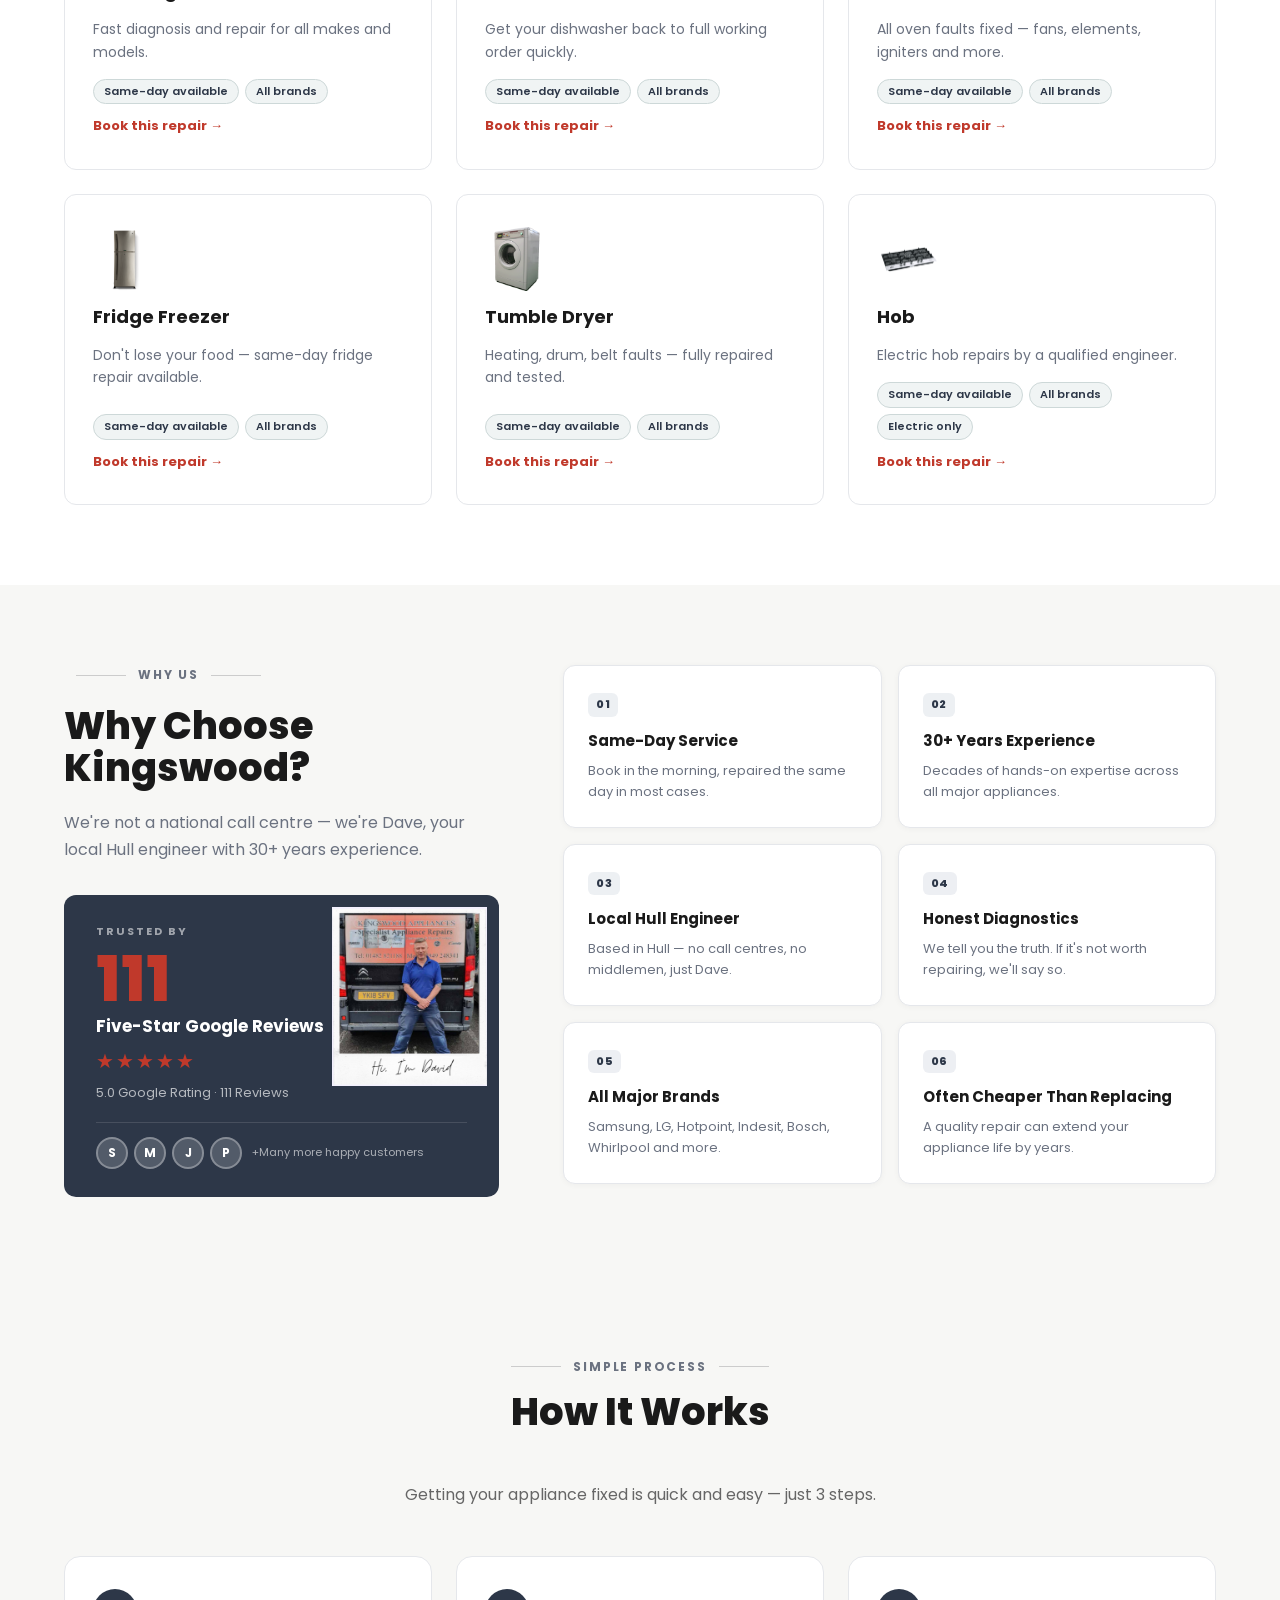
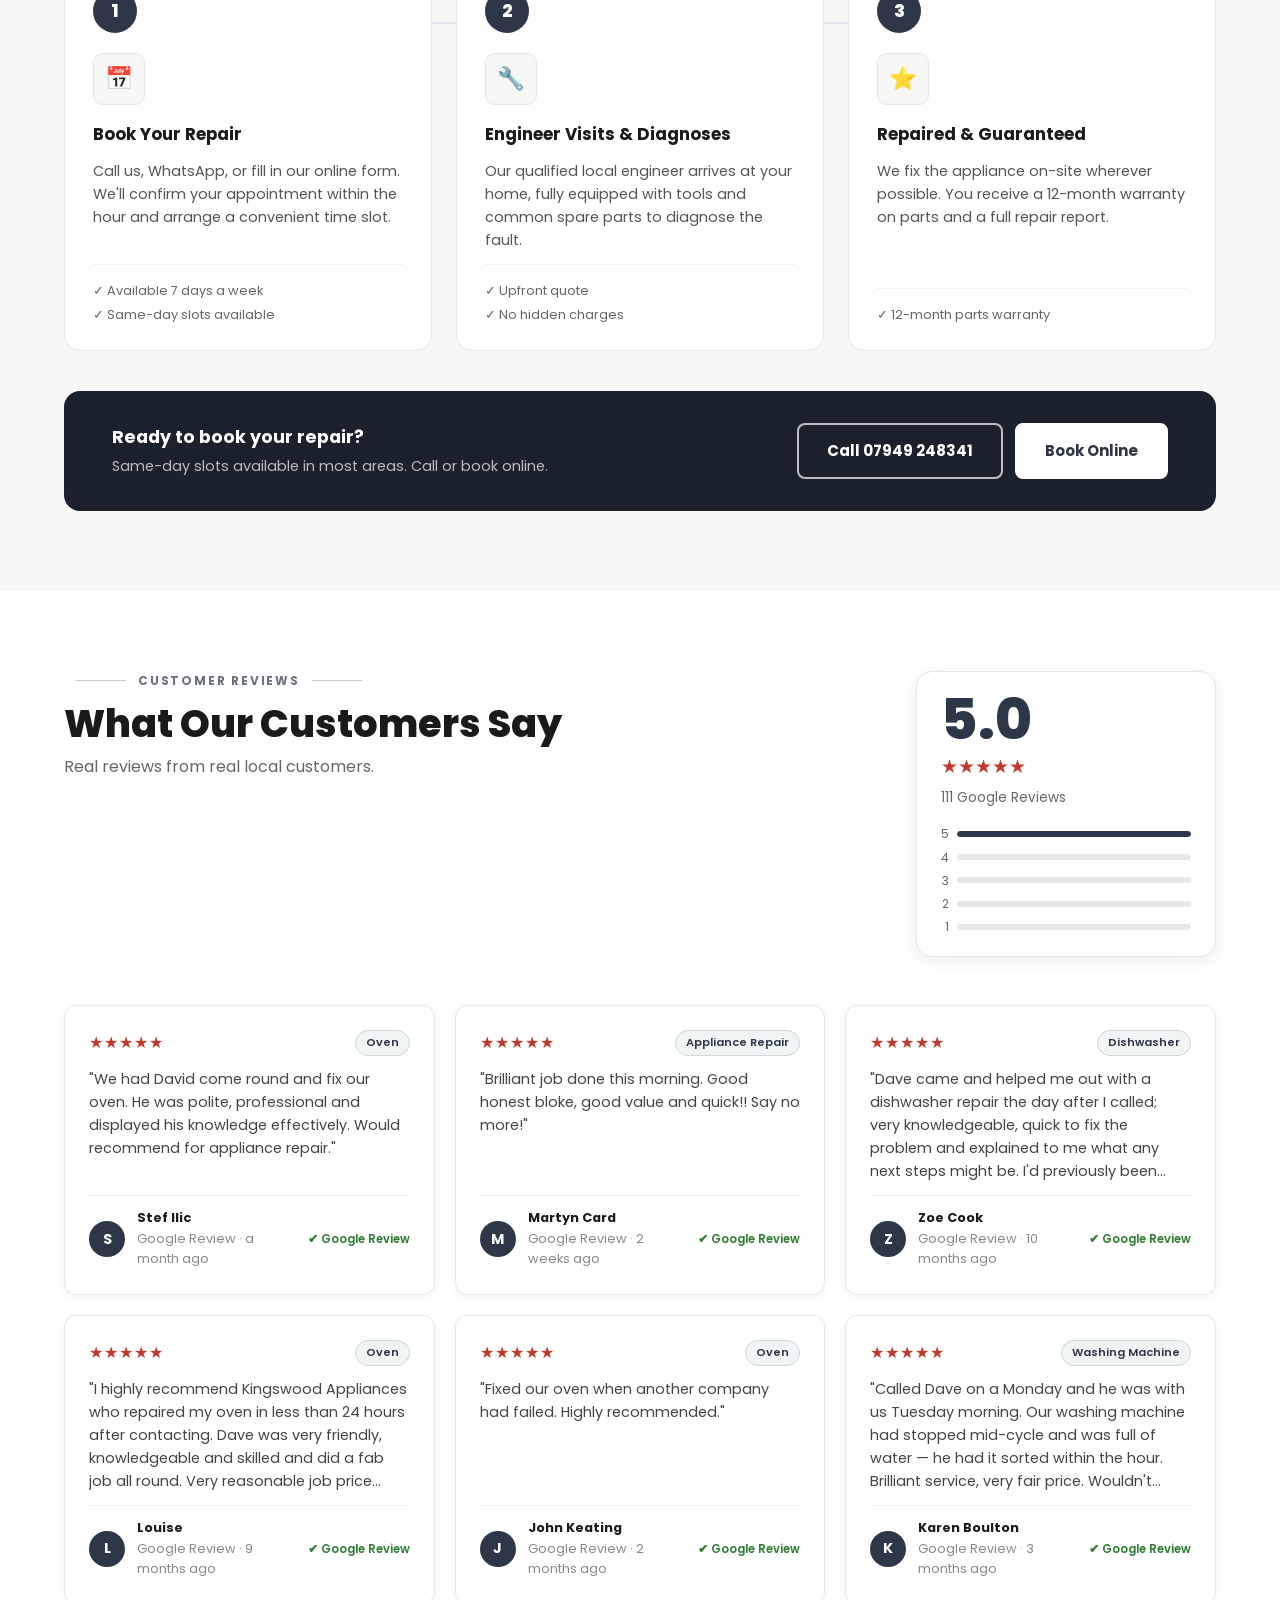
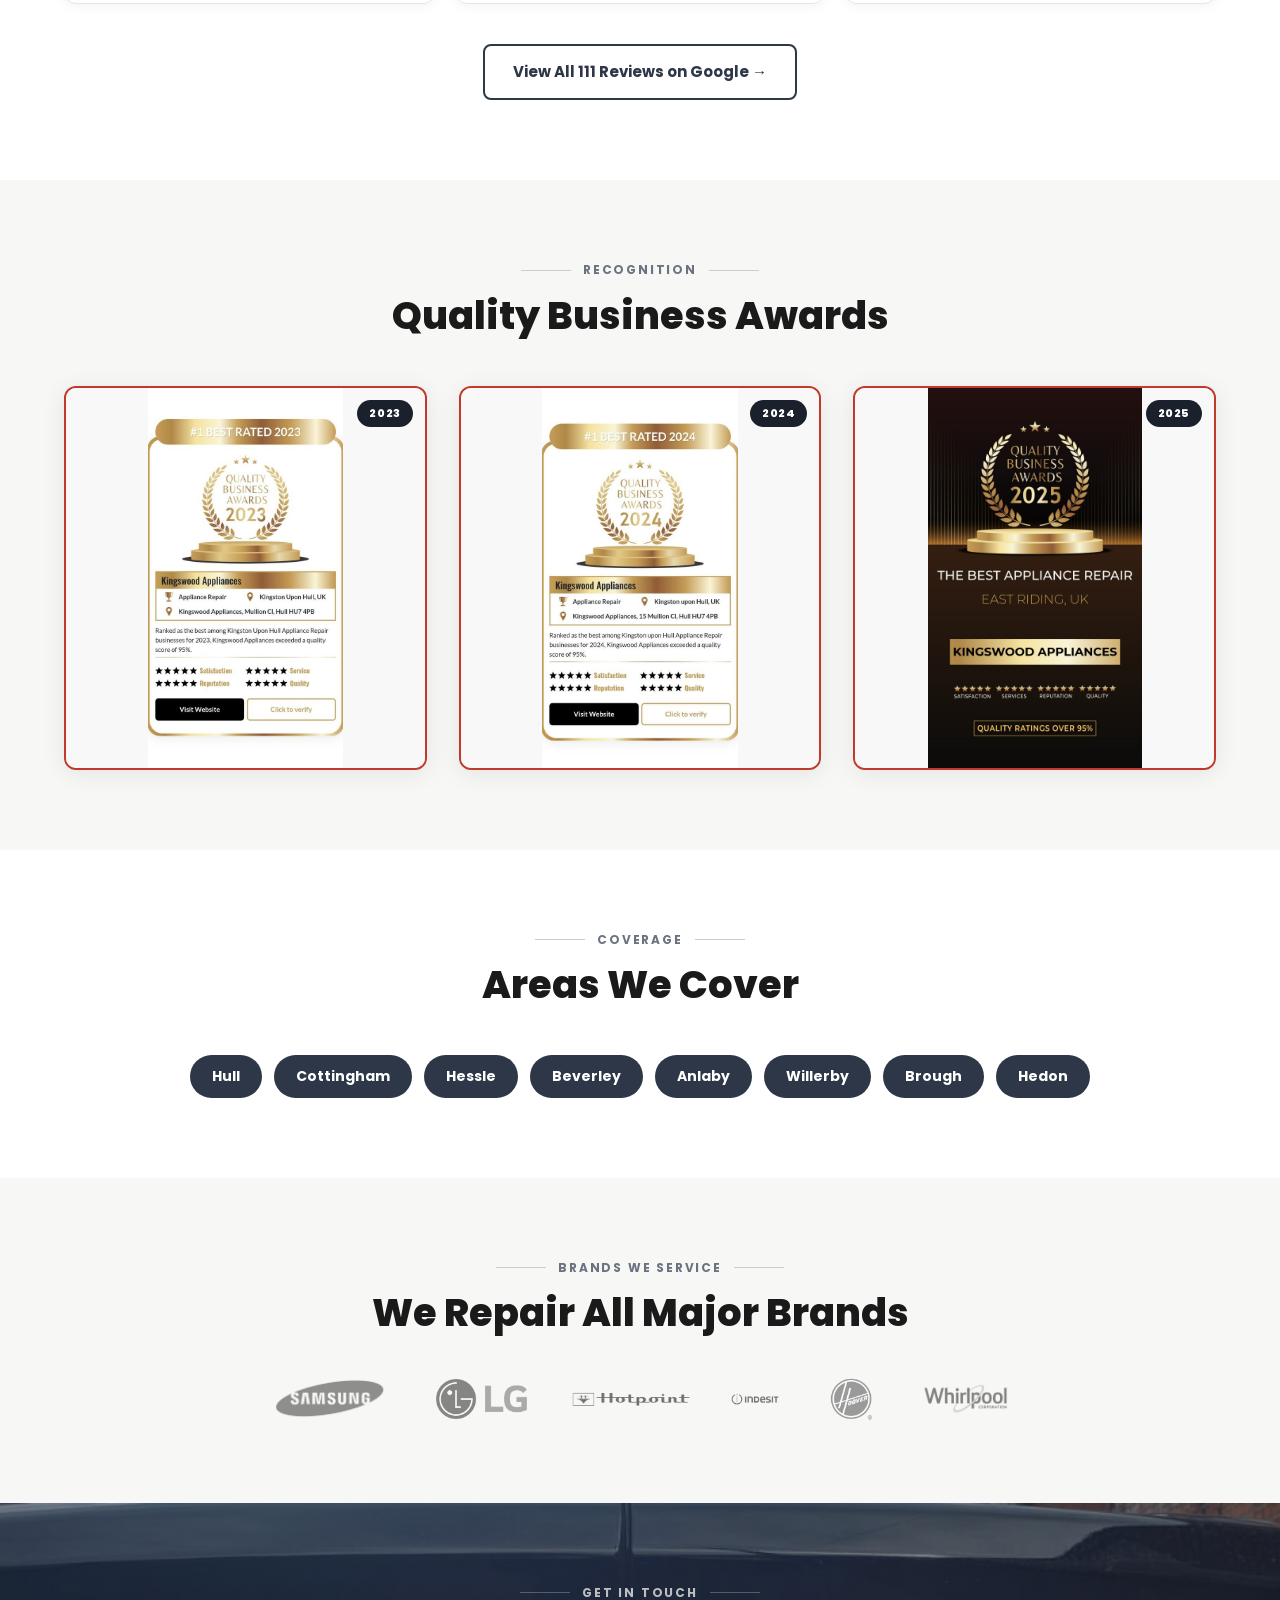
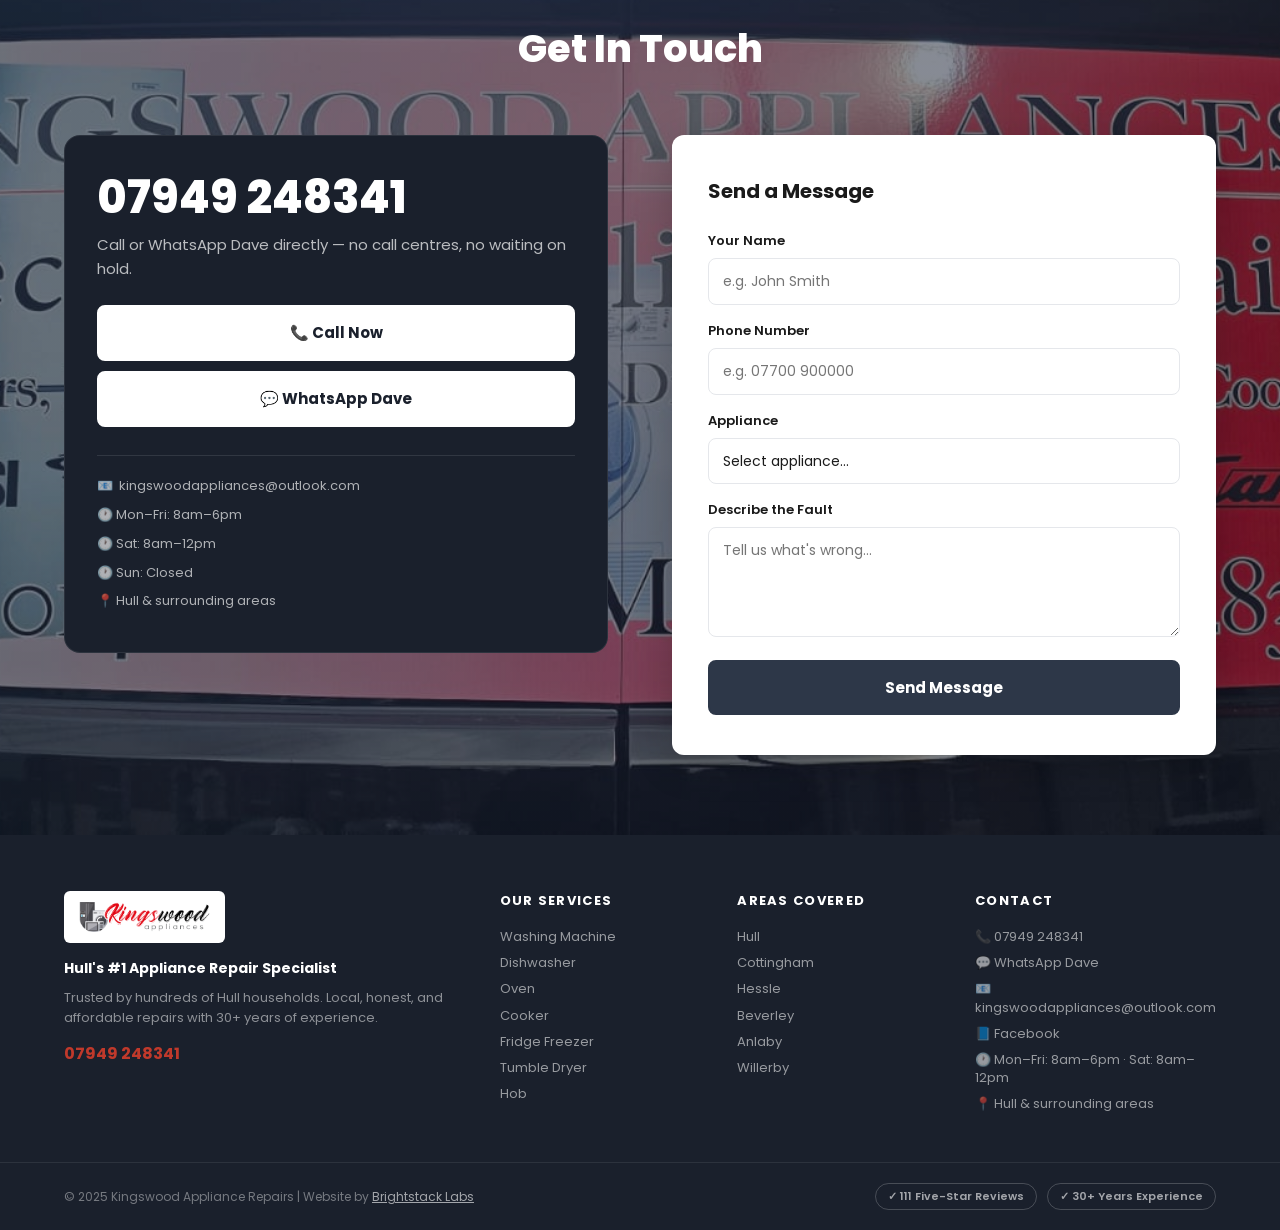
==== commit f96f0260: "add Facebook 100% recommended trust card and hero strip mention" ====
--- a/index.html
+++ b/index.html
@@ -91,6 +91,8 @@
       <div class="container hero__trust-inner">
         <span>⭐ 5.0 Google Rating (111 Reviews)</span>
         <span class="trust-sep">|</span>
+        <span>👍 100% Recommended on Facebook (34 Reviews)</span>
+        <span class="trust-sep">|</span>
         <span>🏆 #1 Best Rated 2025</span>
         <span class="trust-sep">|</span>
         <span>✔ 30+ Years Experience</span>
@@ -110,6 +112,15 @@
             <div class="trust-card__value">5.0 / 5</div>
             <div class="trust-card__stars">★★★★★</div>
             <div class="trust-card__sub">Based on 111 reviews</div>
+          </div>
+        </a>
+        <a class="trust-card" href="https://www.facebook.com/kingswoodrepairs" target="_blank" rel="noopener">
+          <div class="trust-card__icon trust-card__icon--fb">f</div>
+          <div class="trust-card__body">
+            <div class="trust-card__label">FACEBOOK</div>
+            <div class="trust-card__value">100% Recommended</div>
+            <div class="trust-card__stars">★★★★★</div>
+            <div class="trust-card__sub">34 recommendations</div>
           </div>
         </a>
         <div class="trust-card">
--- a/style.css
+++ b/style.css
@@ -320,13 +320,13 @@
   min-height: 100vh;
   display: flex;
   flex-direction: column;
-  background: url('images/david-repair.jpeg') center center / cover no-repeat;
+  background: url('images/dave-van-hero.jpg') center 25% / cover no-repeat;
 }
 
 .hero__overlay {
   position: absolute;
   inset: 0;
-  background: rgba(0,0,0,0.65);
+  background: rgba(0,0,0,0.5);
 }
 
 .hero__content {
@@ -494,6 +494,7 @@
 .trust-card__icon--gold  { background: #D4A017; }
 .trust-card__icon--green { background: #27AE60; }
 .trust-card__icon--red   { background: #C0392B; }
+.trust-card__icon--fb    { background: #1877F2; }
 .trust-card__icon--teal  { background: #0D9488; }
 .trust-card__icon--num   { font-size: 14px; }
 
@@ -1171,8 +1172,8 @@
 
 .contact {
   padding: 5rem 0;
-  background: linear-gradient(rgba(15,23,42,0.82), rgba(15,23,42,0.82)),
-              url('images/van-contact-bg.jpg') center/cover no-repeat;
+  background: linear-gradient(rgba(15,23,42,0.5), rgba(15,23,42,0.5)),
+              url('images/van-rear-branding.jpg') center/cover no-repeat;
 }
 
 .contact__heading {
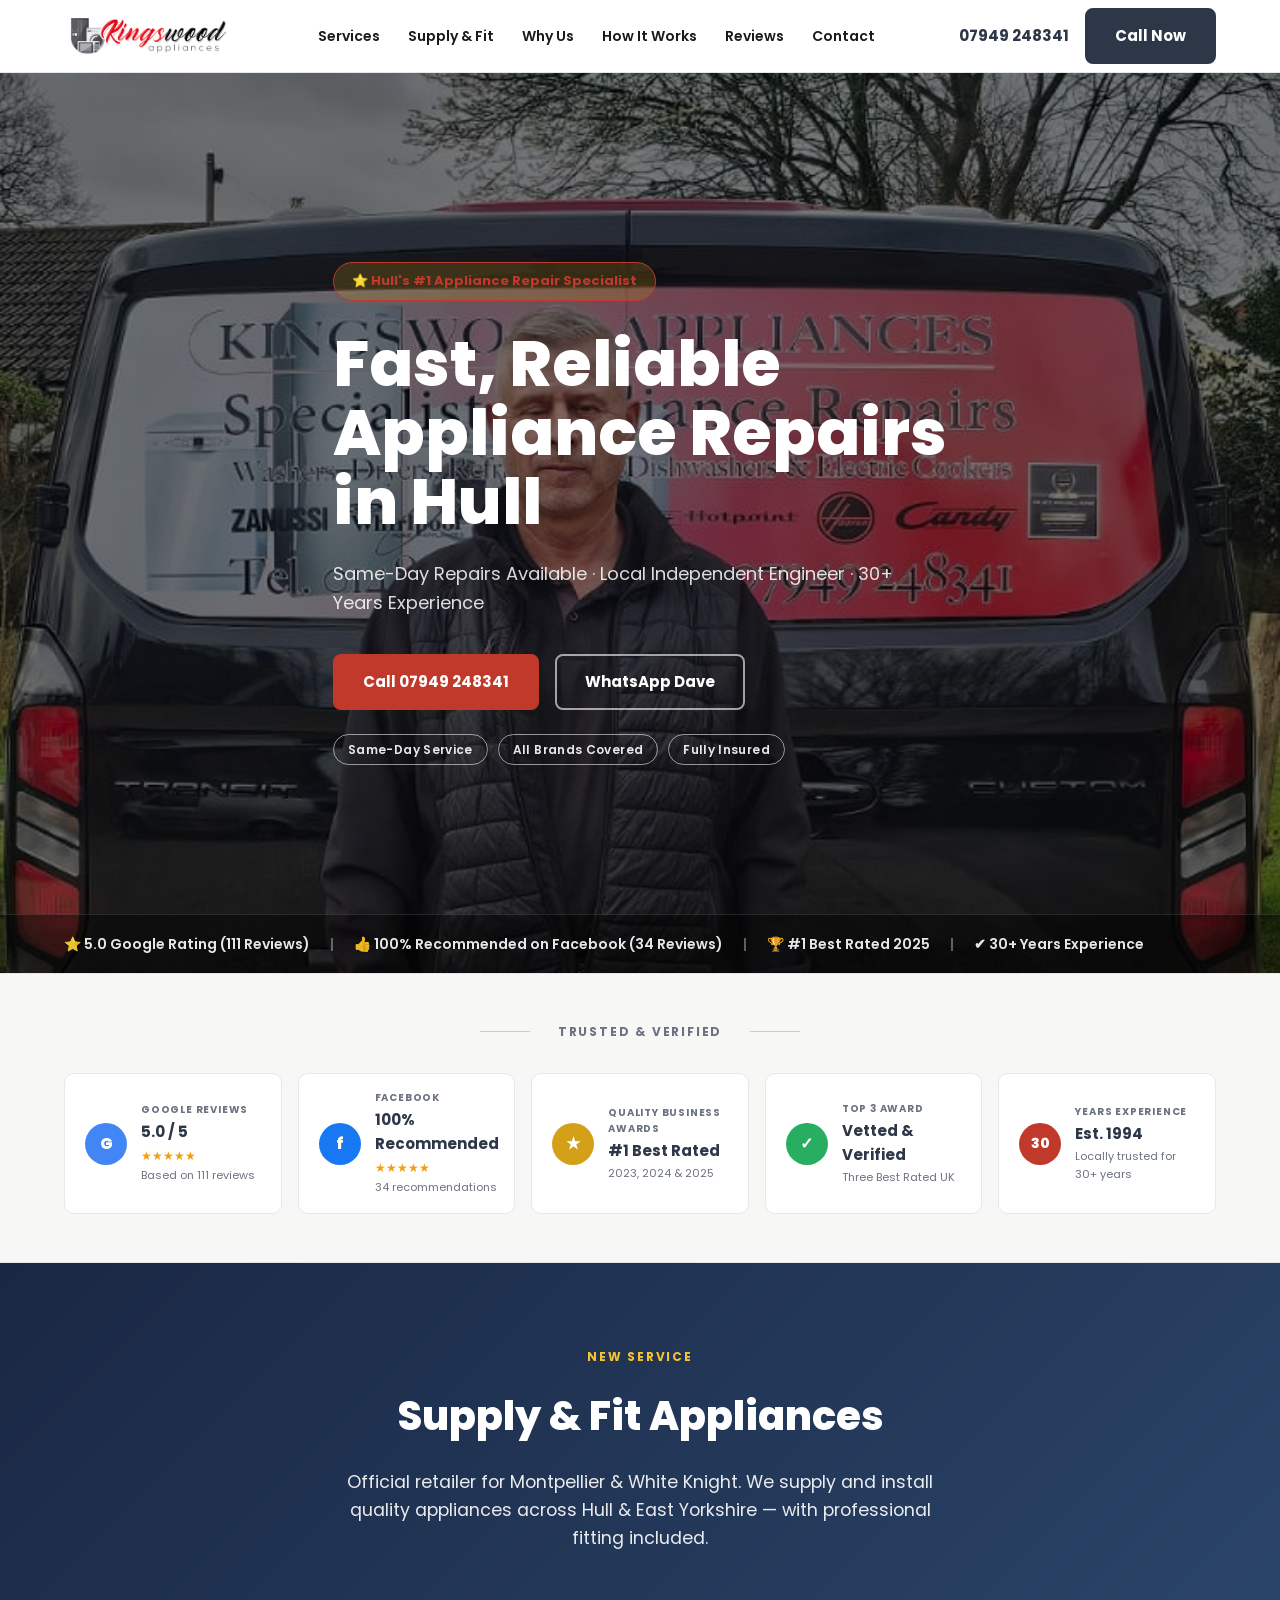
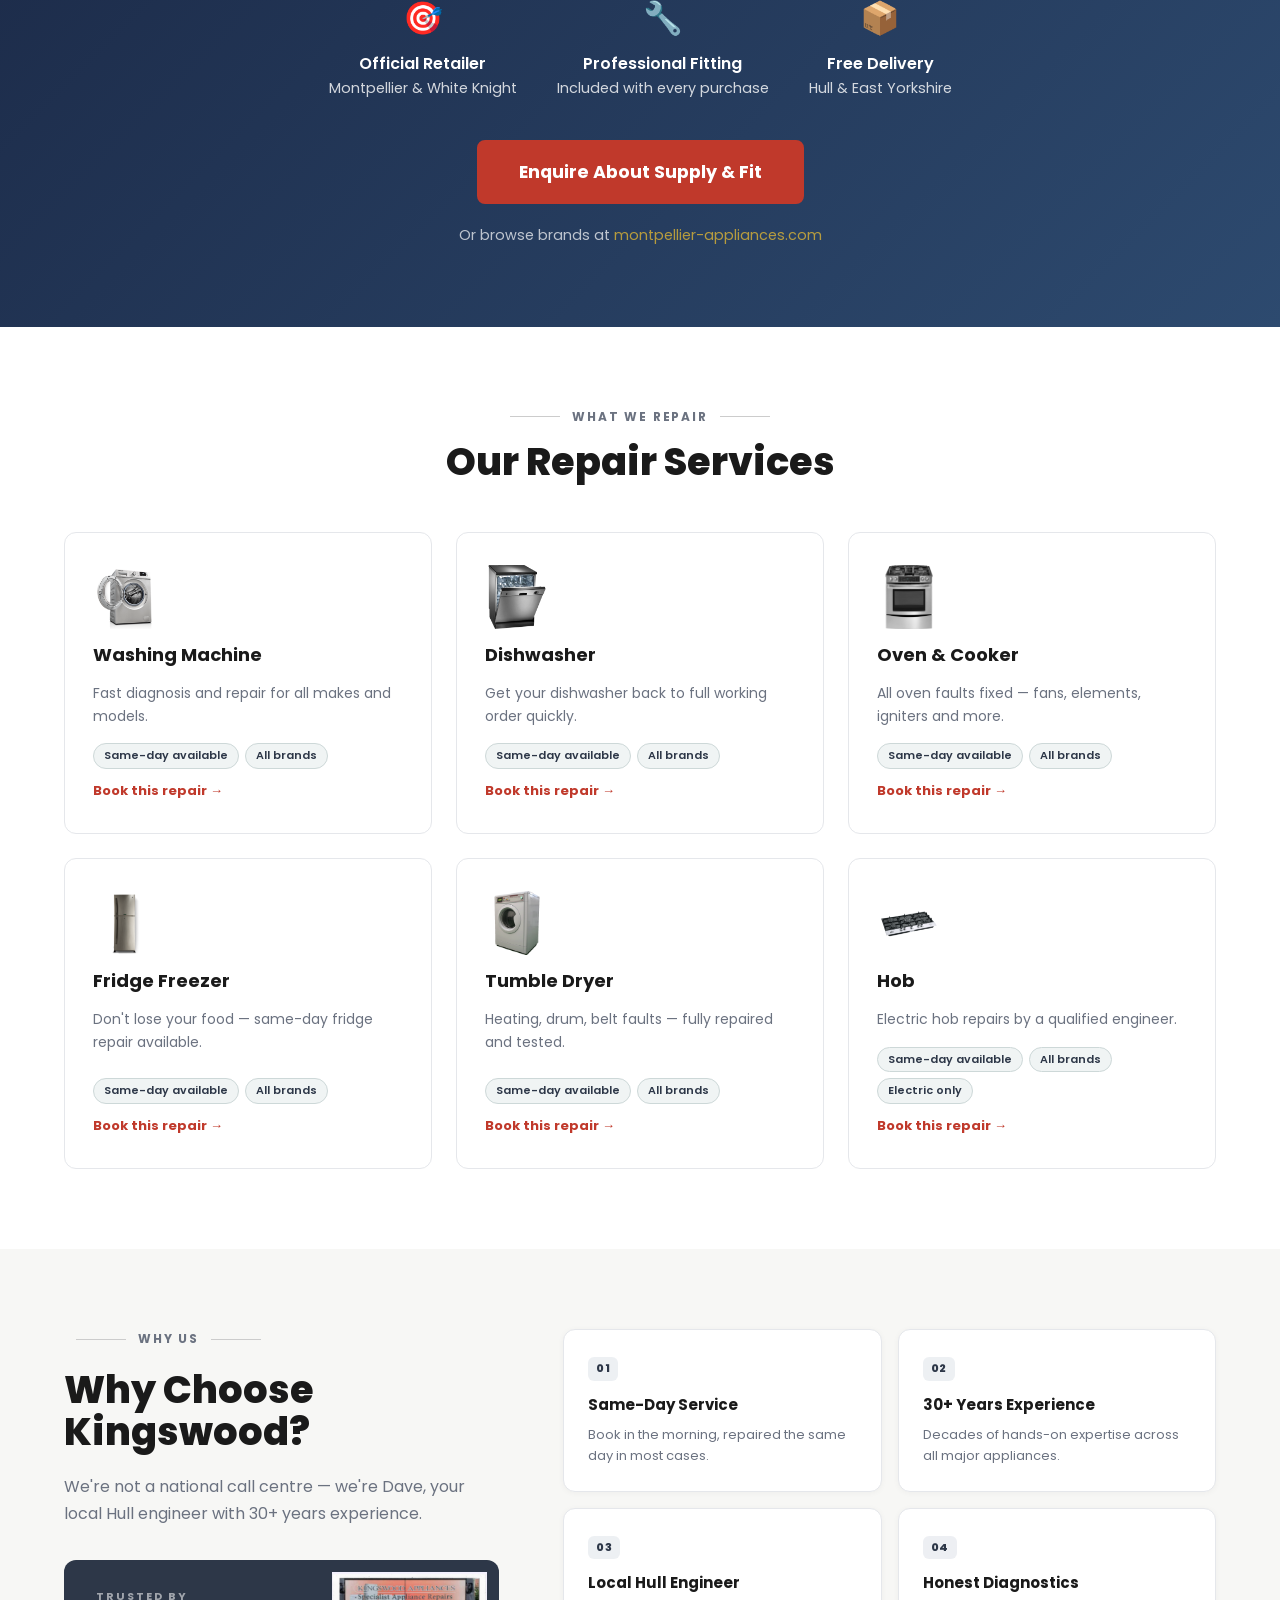
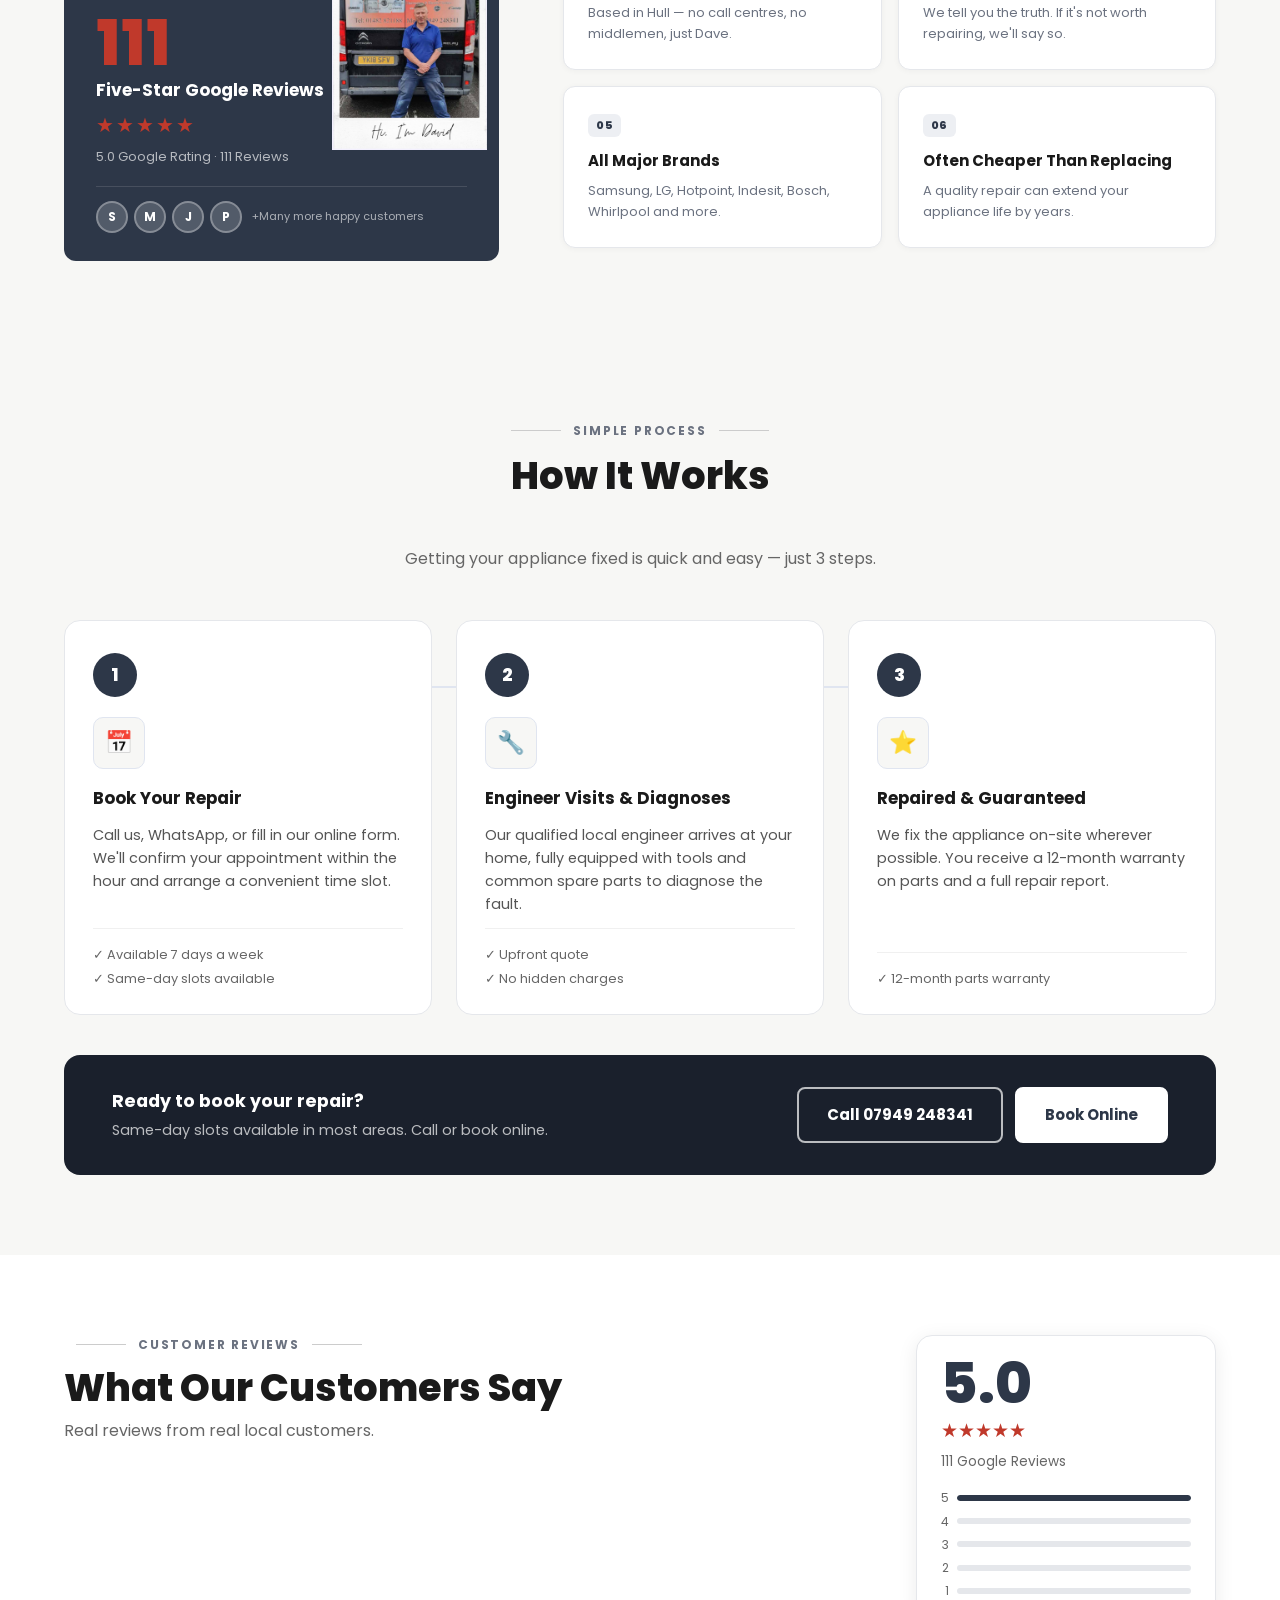
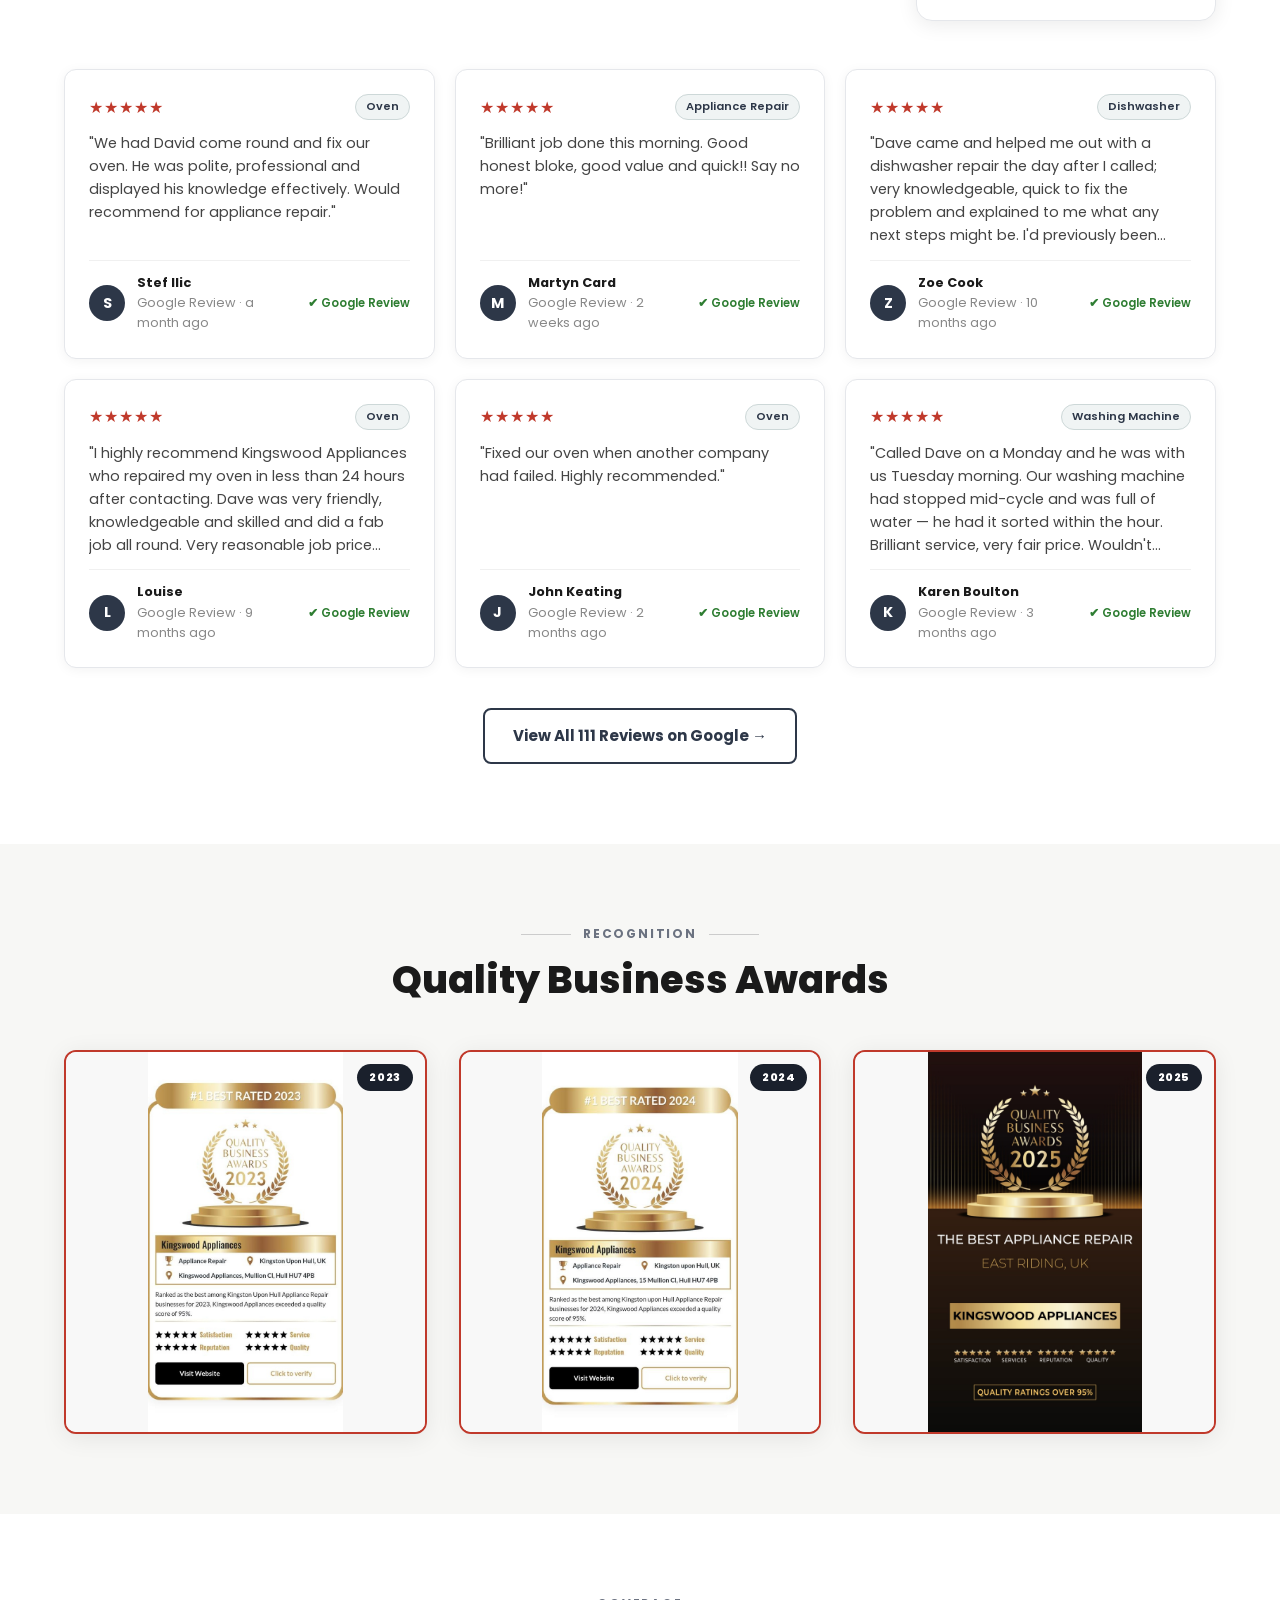
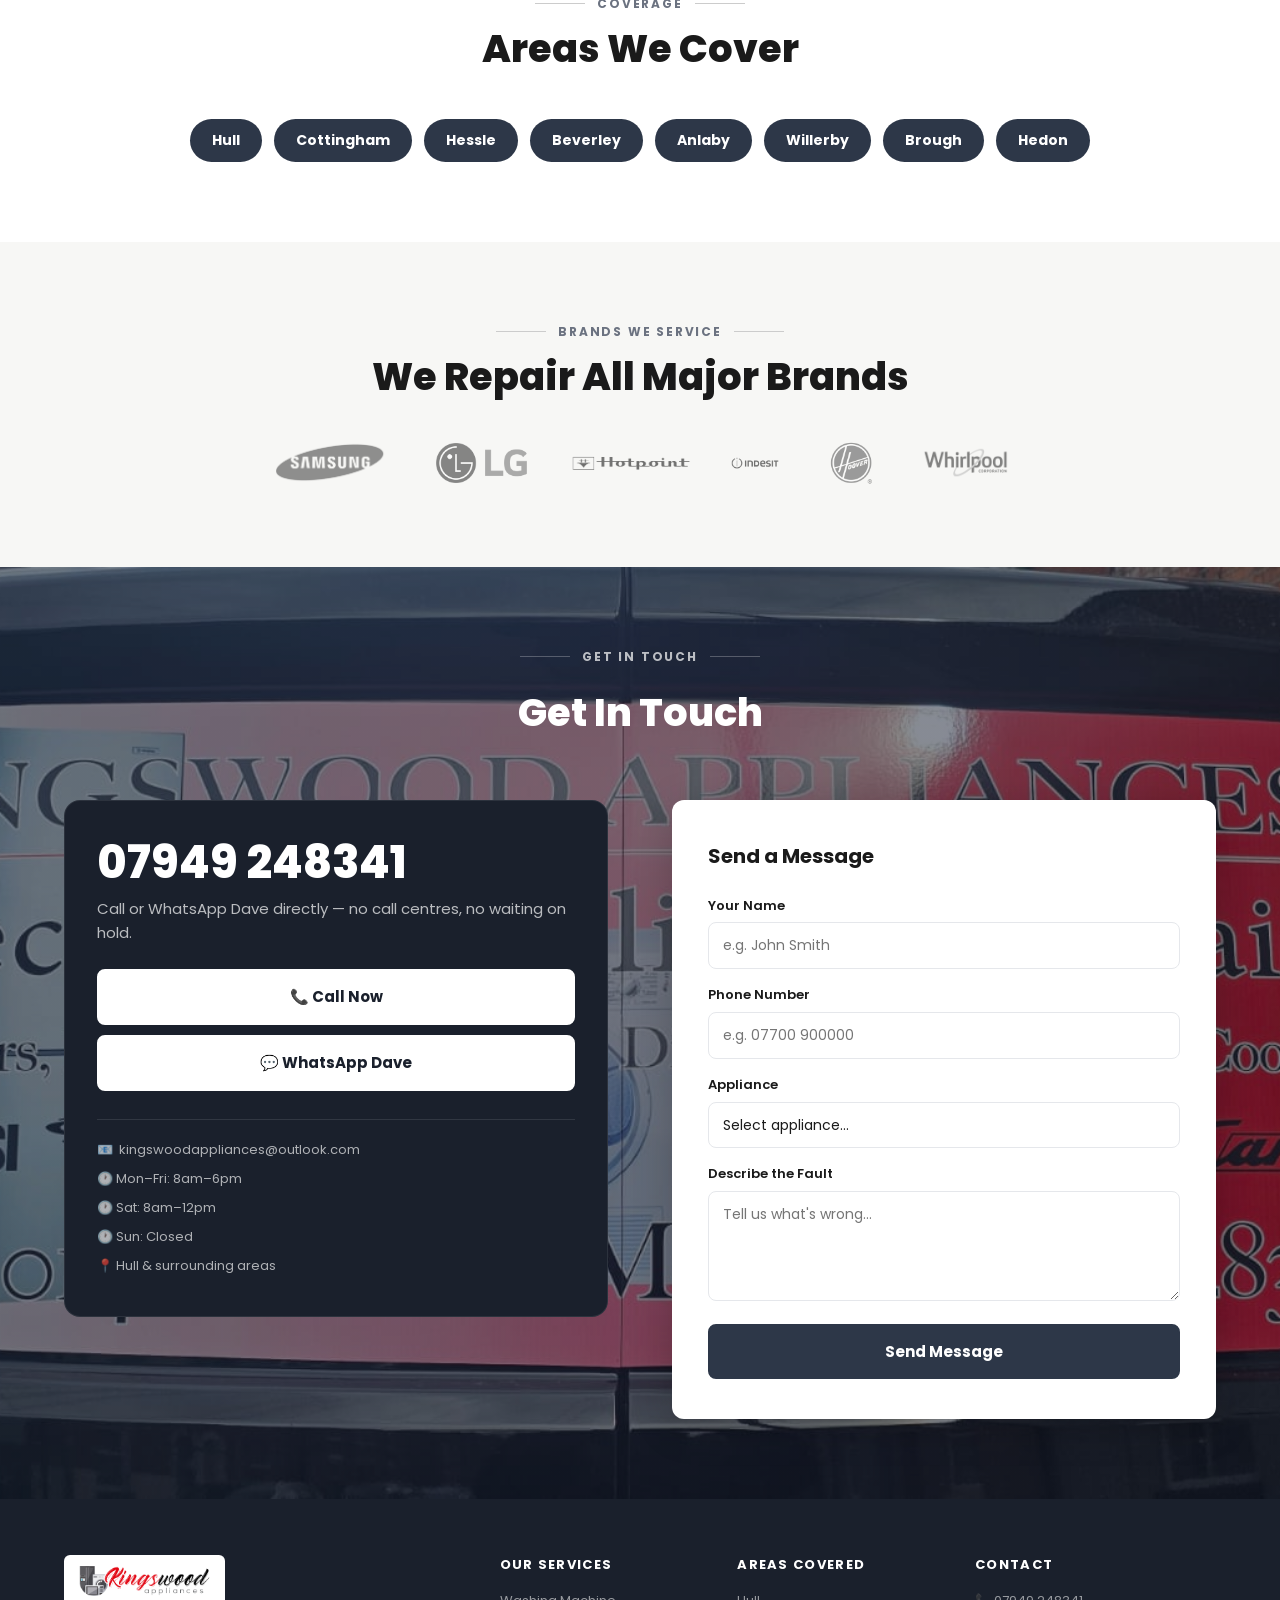
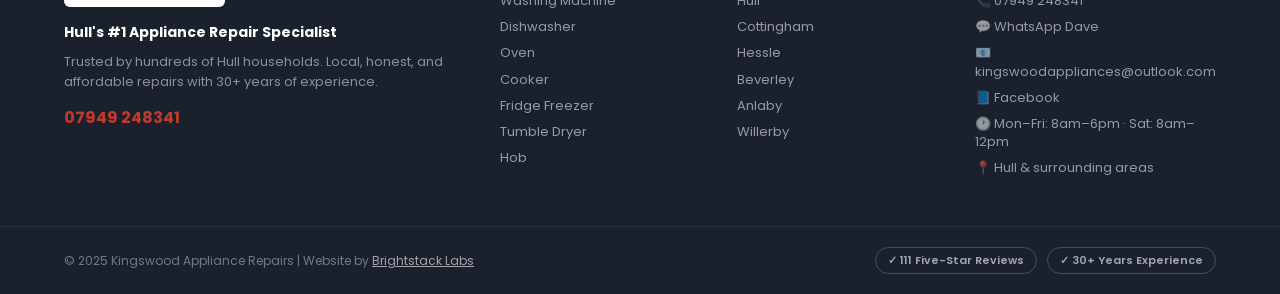
==== commit 157b16fd: "Add Supply & Fit section - Montpellier & White Knight appliances" ====
--- a/index.html
+++ b/index.html
@@ -47,6 +47,7 @@
       </a>
       <nav class="header__nav">
         <a href="#services">Services</a>
+        <a href="#supply-fit">Supply & Fit</a>
         <a href="#why-us">Why Us</a>
         <a href="#how-it-works">How It Works</a>
         <a href="#reviews">Reviews</a>
@@ -62,6 +63,7 @@
     </div>
     <div class="mobile-nav" id="mobileNav">
       <a href="#services">Services</a>
+      <a href="#supply-fit">Supply & Fit</a>
       <a href="#why-us">Why Us</a>
       <a href="#how-it-works">How It Works</a>
       <a href="#reviews">Reviews</a>
@@ -148,6 +150,36 @@
           </div>
         </div>
       </div>
+    </div>
+  </section>
+
+  <!-- SUPPLY & FIT -->
+  <section class="supply-fit" id="supply-fit" style="background: linear-gradient(135deg, #1a2744 0%, #2d4a6f 100%); padding: 80px 0; color: #fff;">
+    <div class="container" style="text-align: center;">
+      <span class="section-label" style="color: #f4c430;">NEW SERVICE</span>
+      <h2 style="font-size: 2.5rem; font-weight: 800; margin: 15px 0 20px;">Supply & Fit Appliances</h2>
+      <p style="max-width: 600px; margin: 0 auto 40px; font-size: 1.1rem; opacity: 0.9;">Official retailer for Montpellier & White Knight. We supply and install quality appliances across Hull & East Yorkshire — with professional fitting included.</p>
+      
+      <div style="display: flex; justify-content: center; gap: 40px; margin-bottom: 40px; flex-wrap: wrap;">
+        <div style="text-align: center;">
+          <div style="font-size: 2rem; margin-bottom: 8px;">🎯</div>
+          <div style="font-weight: 600;">Official Retailer</div>
+          <div style="opacity: 0.8; font-size: 0.9rem;">Montpellier & White Knight</div>
+        </div>
+        <div style="text-align: center;">
+          <div style="font-size: 2rem; margin-bottom: 8px;">🔧</div>
+          <div style="font-weight: 600;">Professional Fitting</div>
+          <div style="opacity: 0.8; font-size: 0.9rem;">Included with every purchase</div>
+        </div>
+        <div style="text-align: center;">
+          <div style="font-size: 2rem; margin-bottom: 8px;">📦</div>
+          <div style="font-weight: 600;">Free Delivery</div>
+          <div style="opacity: 0.8; font-size: 0.9rem;">Hull & East Yorkshire</div>
+        </div>
+      </div>
+
+      <a href="#contact" class="btn btn--gold" style="font-size: 1.1rem; padding: 16px 40px;">Enquire About Supply & Fit</a>
+      <p style="margin-top: 20px; opacity: 0.7; font-size: 0.9rem;">Or browse brands at <a href="https://www.montpellier-appliances.com" target="_blank" rel="noopener" style="color: #f4c430;">montpellier-appliances.com</a></p>
     </div>
   </section>
 
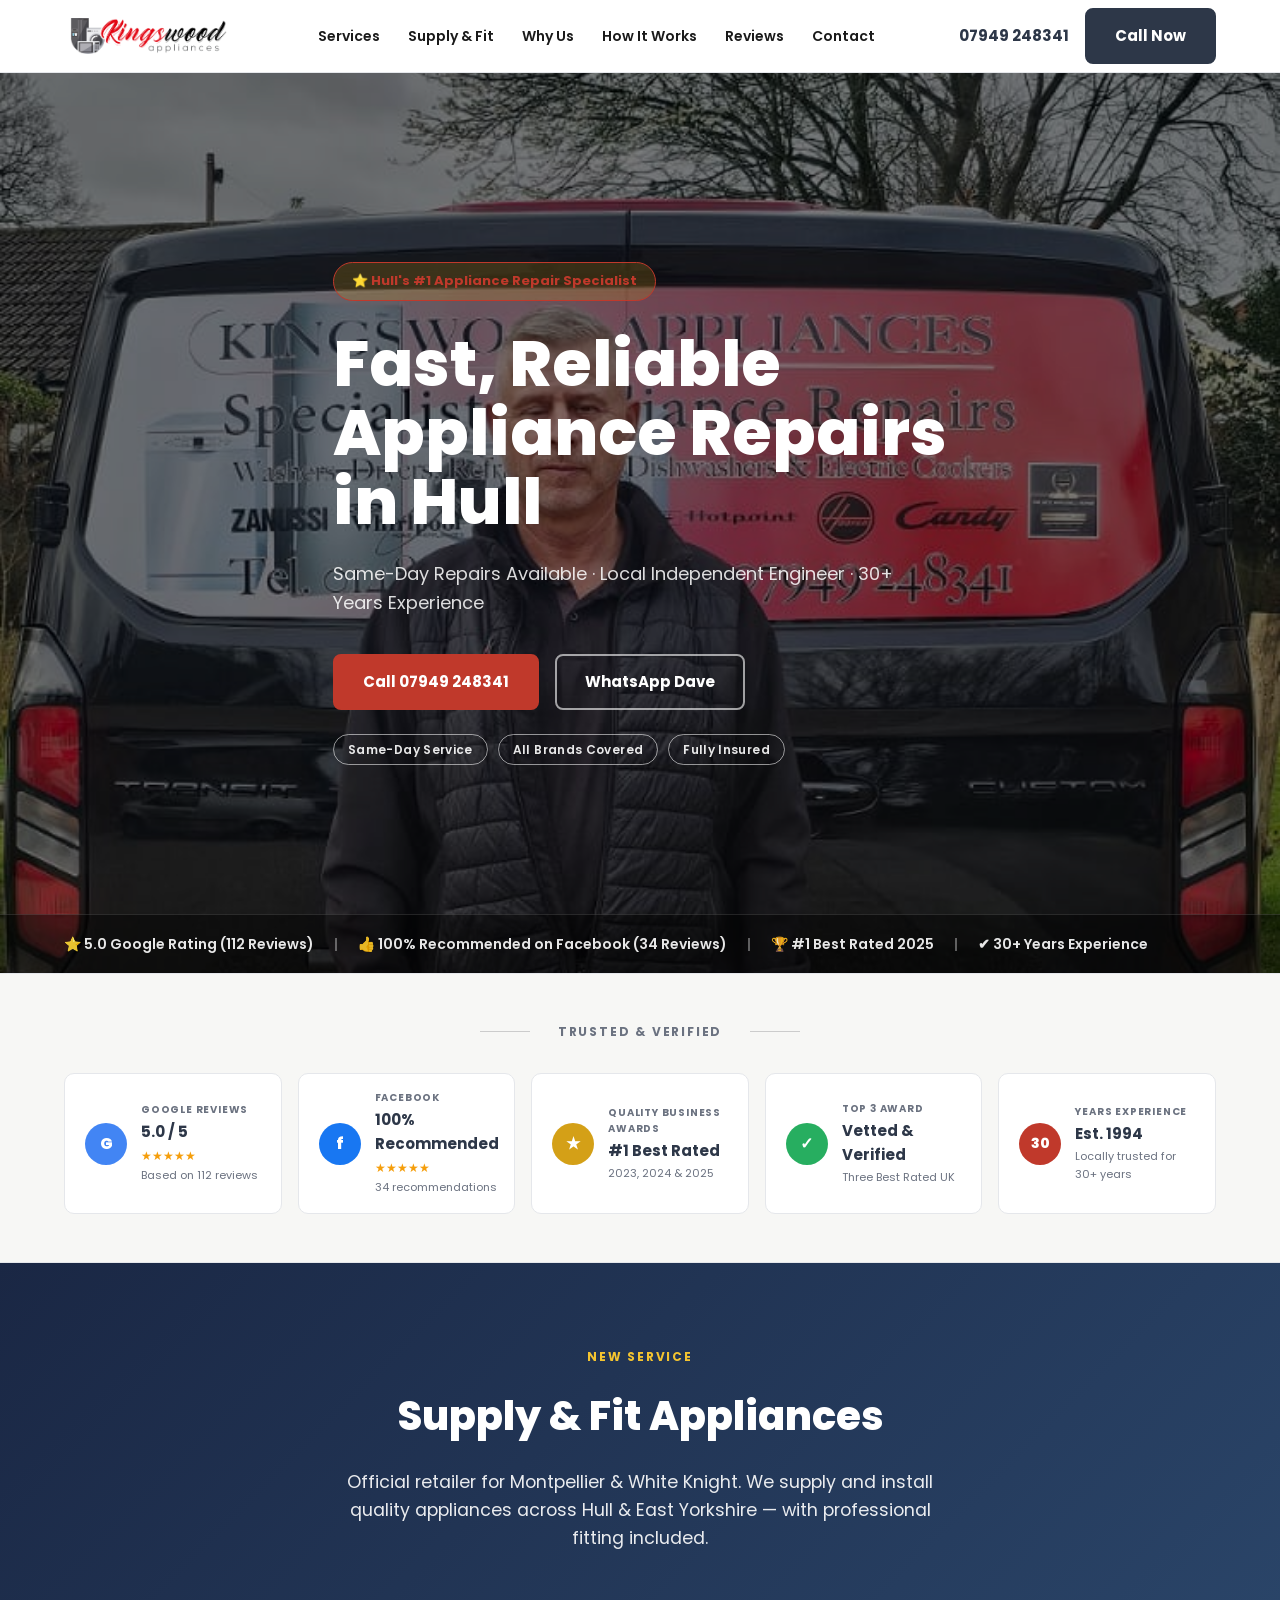
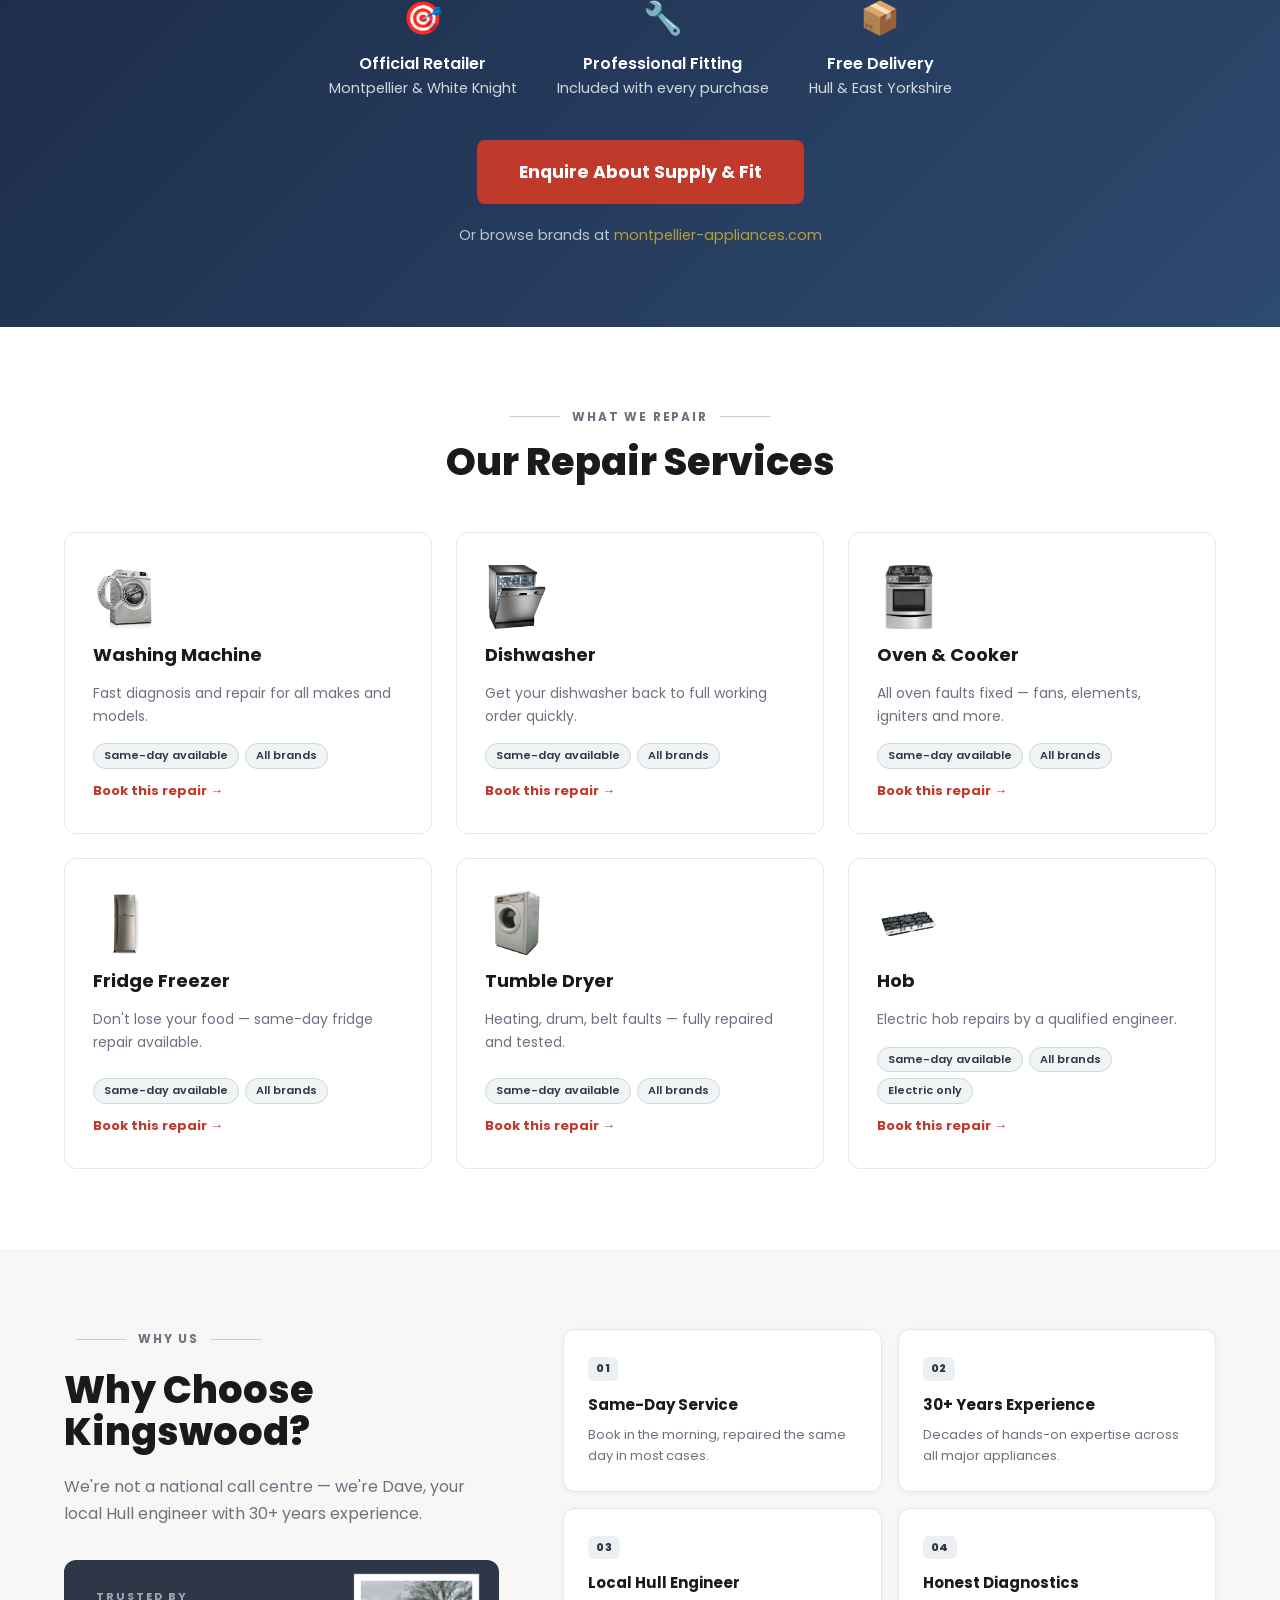
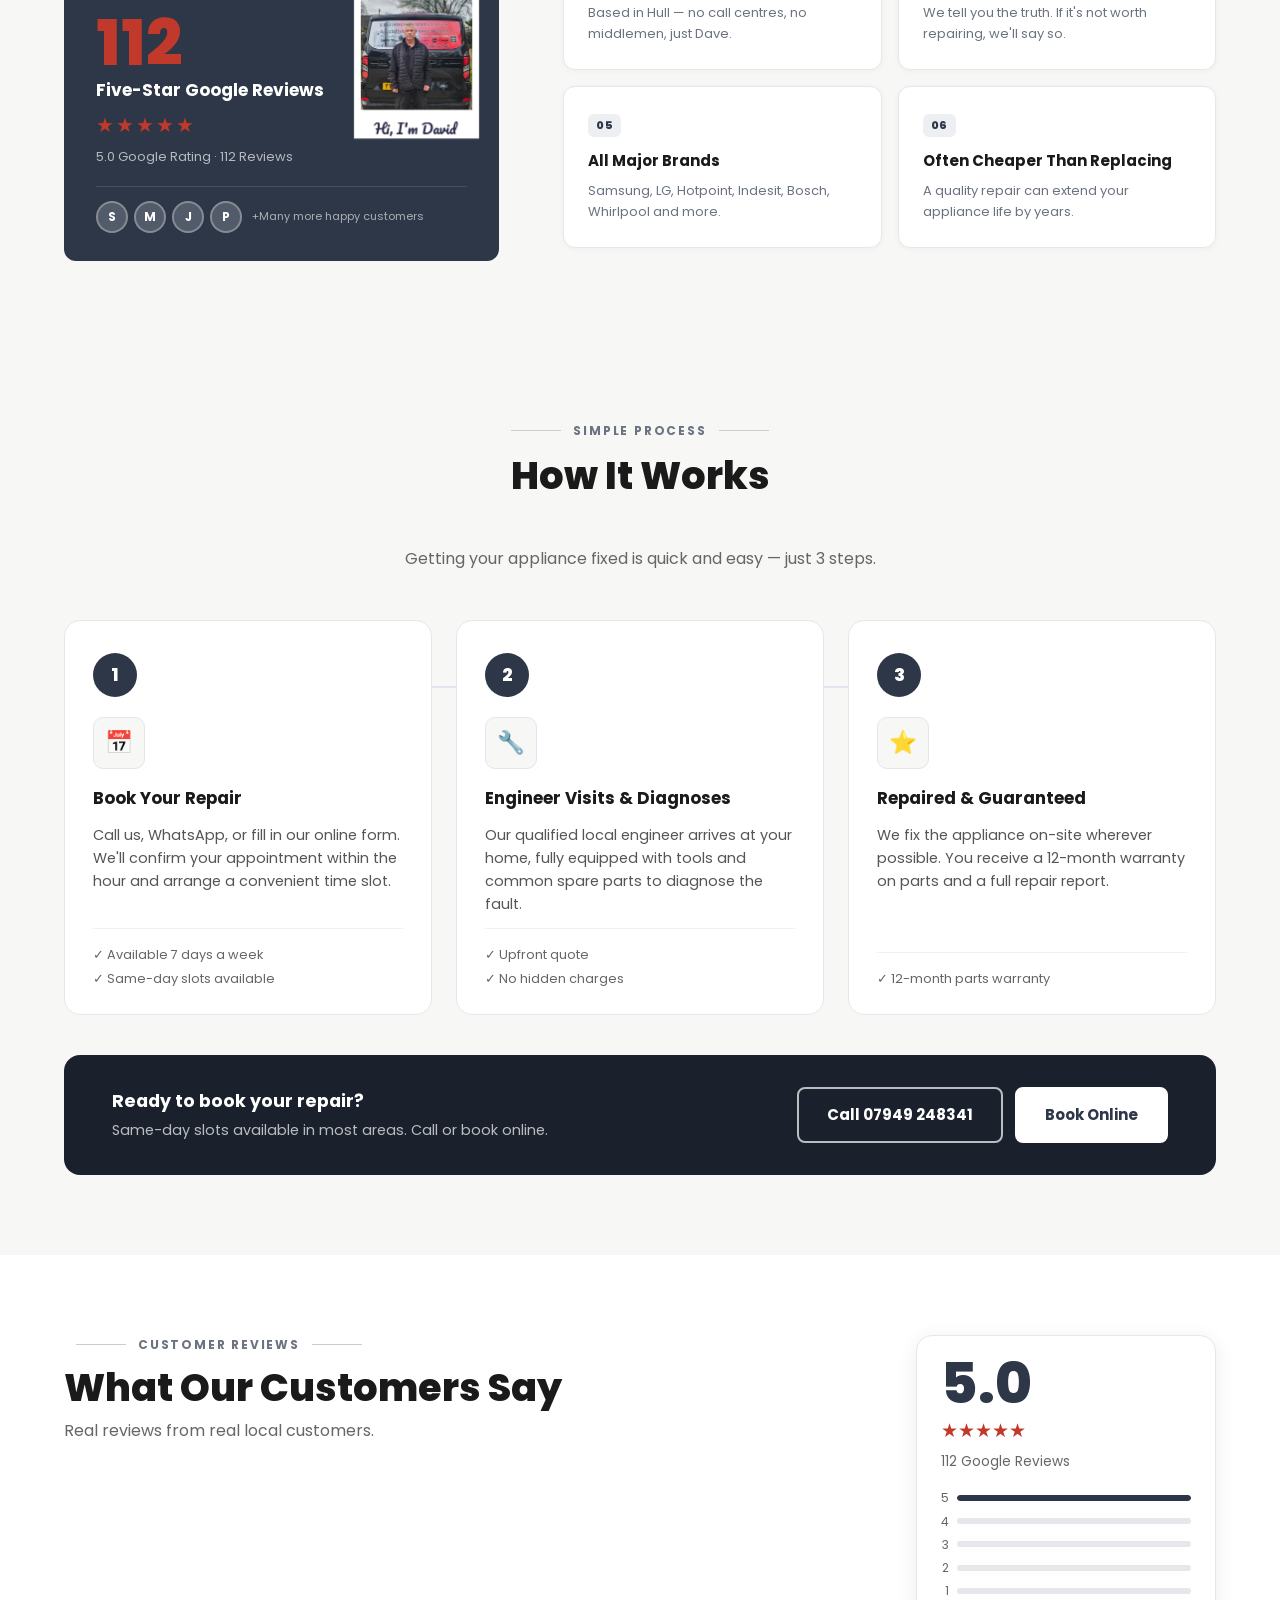
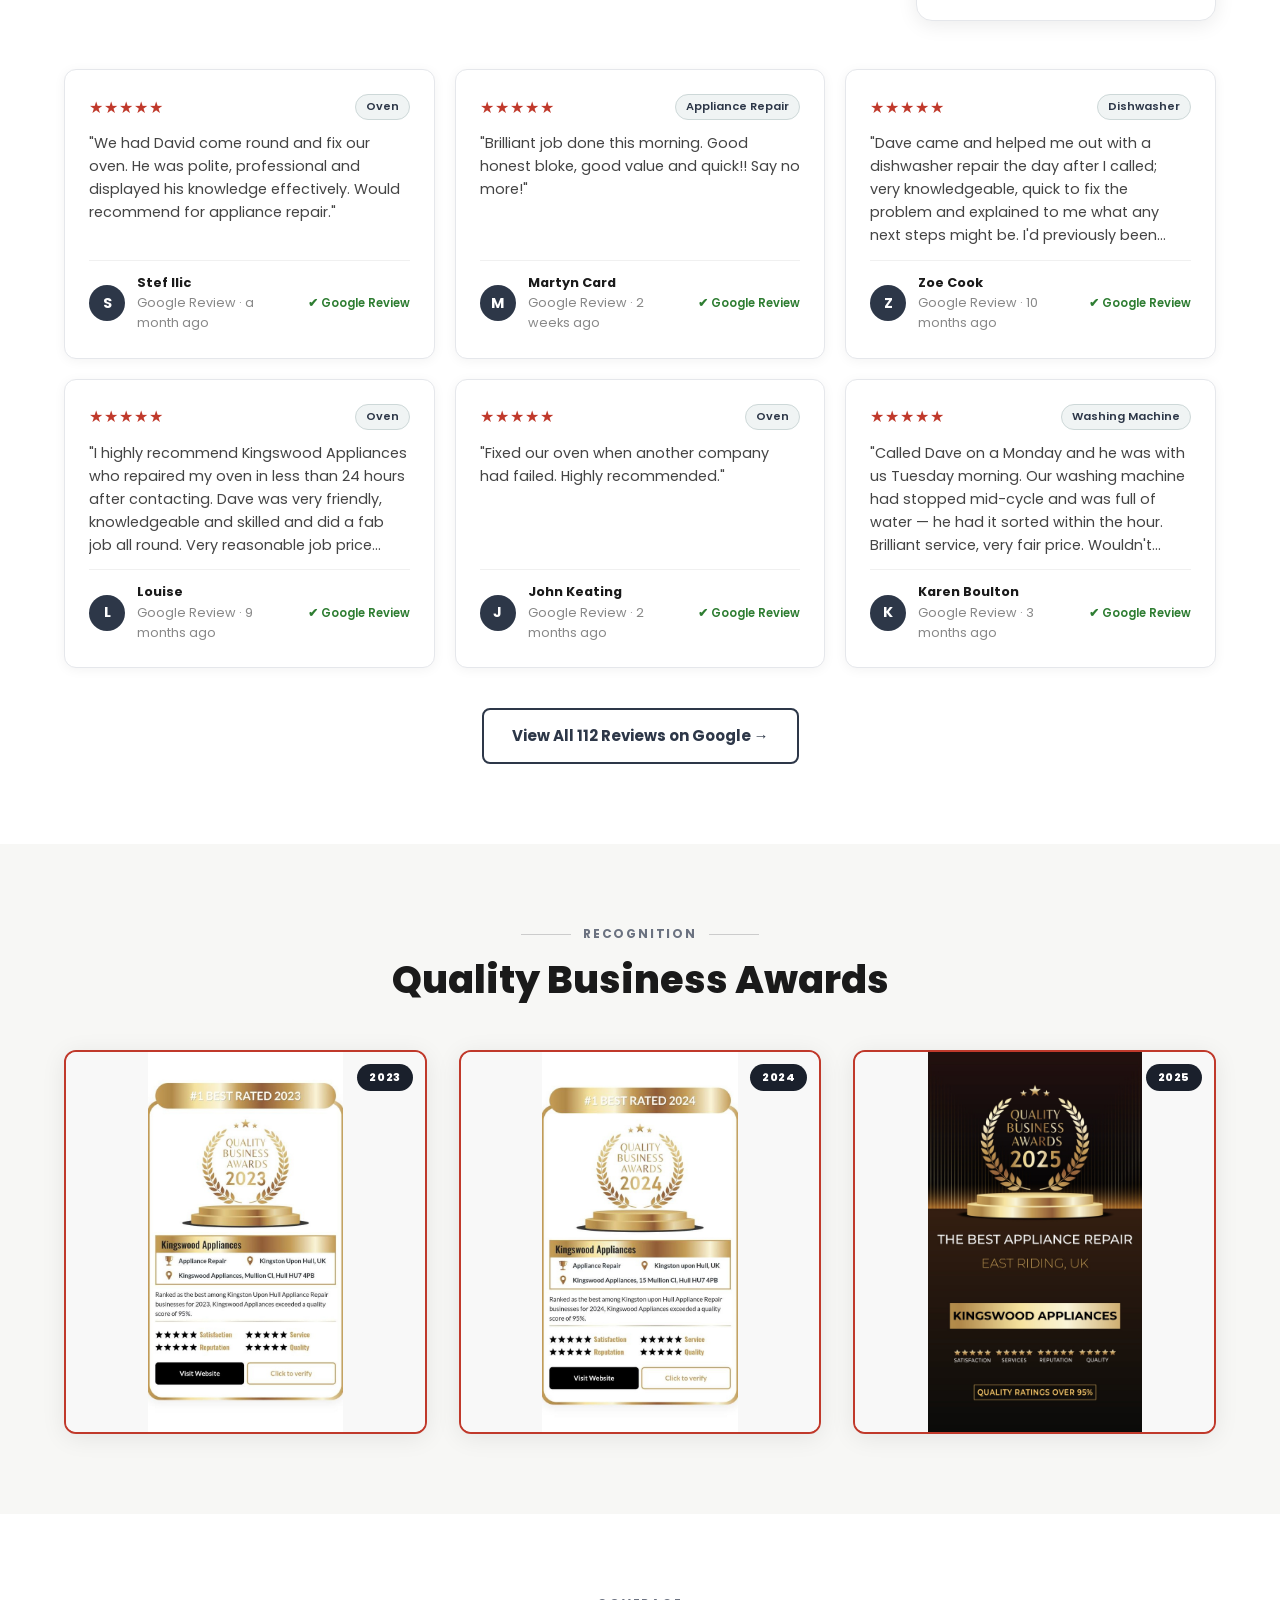
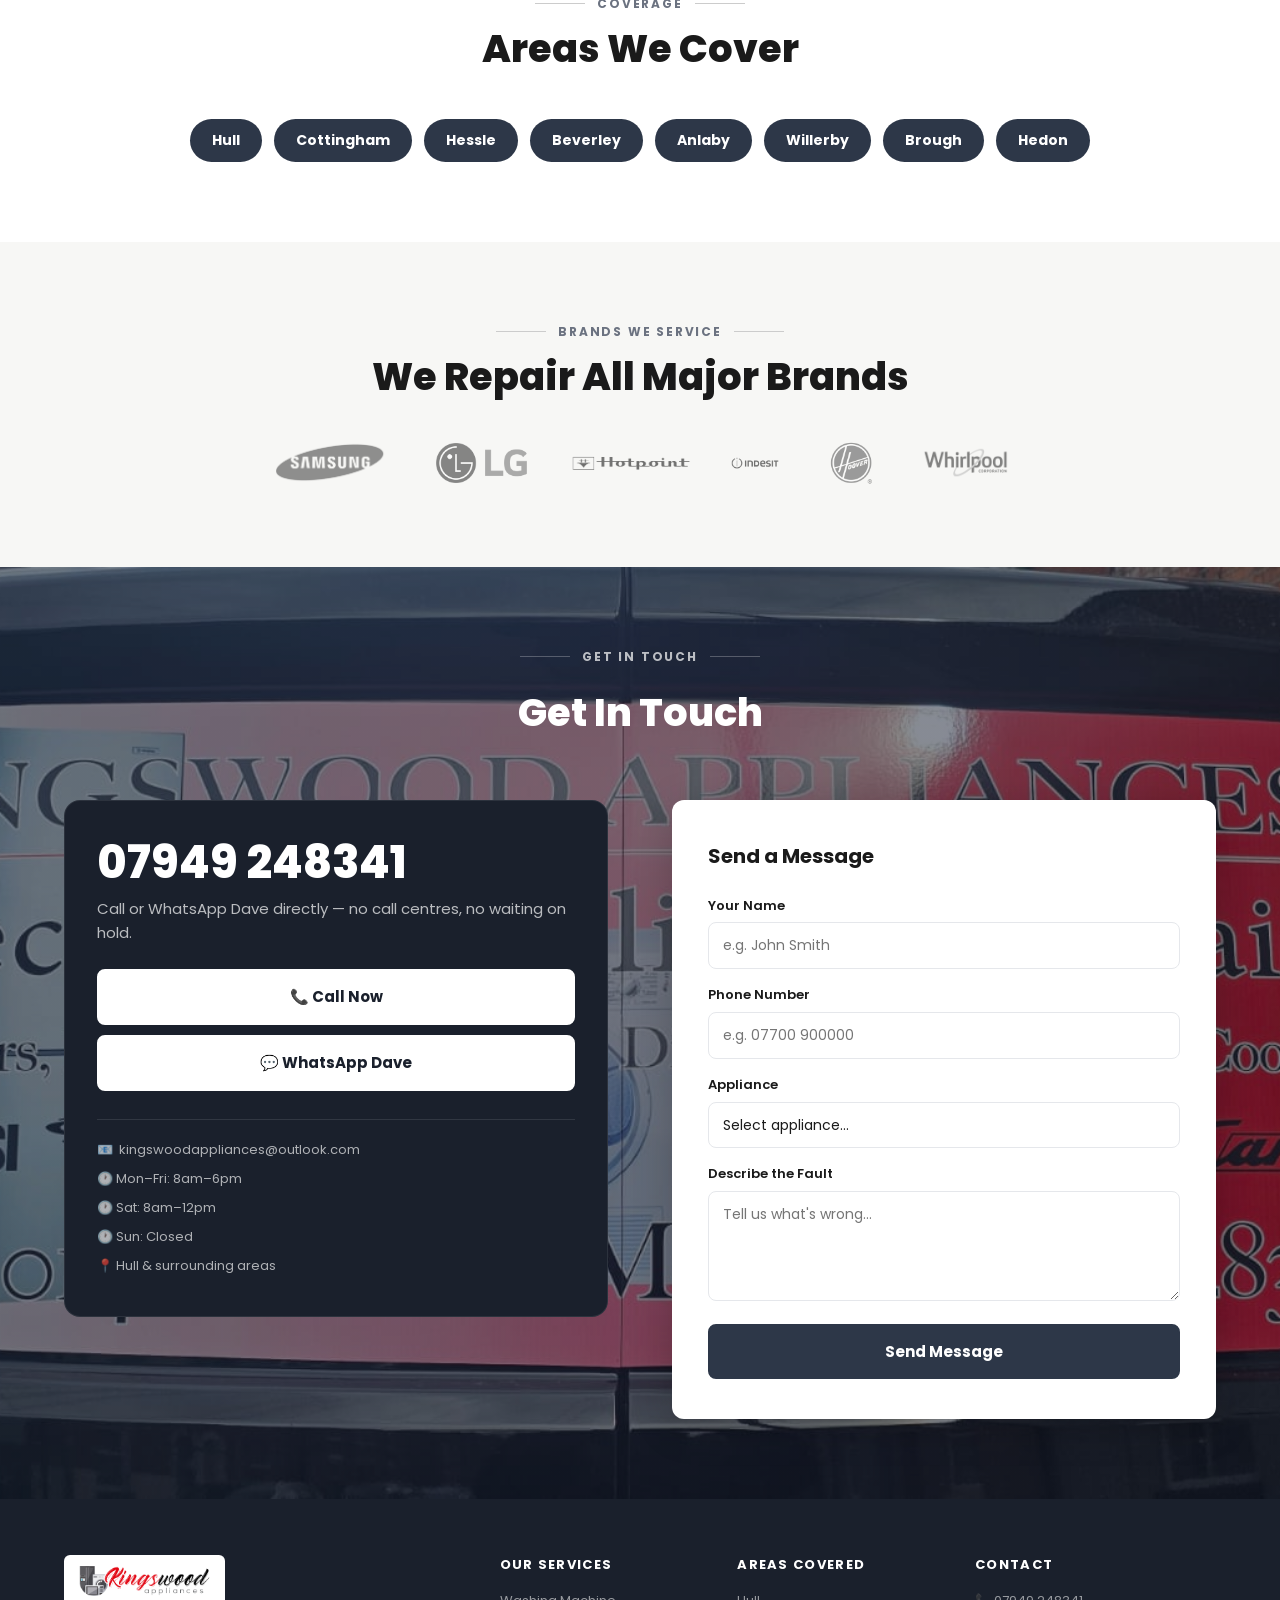
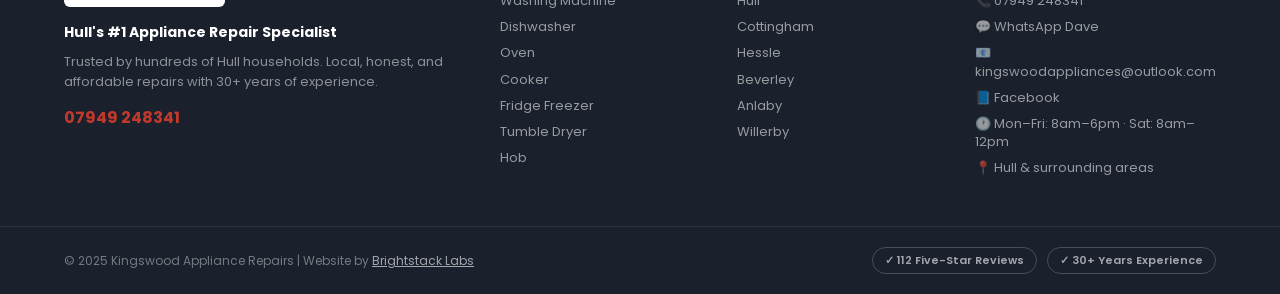
==== commit c9935bf9: "fix: update Google review link + bump review count to 112" ====
--- a/index.html
+++ b/index.html
@@ -4,7 +4,7 @@
   <meta charset="UTF-8" />
   <meta name="viewport" content="width=device-width, initial-scale=1.0" />
   <title>Appliance Repairs Hull | Kingswood Appliances | 07949 248341</title>
-  <meta name="description" content="Expert appliance repairs in Hull &amp; East Yorkshire. Washing machines, tumble dryers, dishwashers, fridges, electric hobs & ovens. 30+ years experience, 111 five-star reviews. Call Dave: 07949 248341." />
+  <meta name="description" content="Expert appliance repairs in Hull &amp; East Yorkshire. Washing machines, tumble dryers, dishwashers, fridges, electric hobs & ovens. 30+ years experience, 112 five-star reviews. Call Dave: 07949 248341." />
   <meta name="keywords" content="appliance repair Hull, washing machine repair Hull, tumble dryer repair Hull, dishwasher repair Hull, fridge repair Hull, cooker repair Hull, Kingswood Appliances" />
   <link rel="canonical" href="https://kingswood-appliance-repairs.vercel.app/" />
 
@@ -17,7 +17,7 @@
   <!-- Open Graph -->
   <meta property="og:type" content="website" />
   <meta property="og:title" content="Kingswood Appliances — Hull's #1 Appliance Repair Specialist" />
-  <meta property="og:description" content="Expert appliance repairs in Hull &amp; East Yorkshire. 30+ years experience, 111 five-star Google reviews." />
+  <meta property="og:description" content="Expert appliance repairs in Hull &amp; East Yorkshire. 30+ years experience, 112 five-star Google reviews." />
   <meta property="og:url" content="https://kingswood-appliance-repairs.vercel.app/" />
   <meta property="og:image" content="https://kingswood-appliance-repairs.vercel.app/images/Kingswood-Appliances-Logo-01-1.png" />
   <meta property="og:site_name" content="Kingswood Appliances" />
@@ -26,7 +26,7 @@
   <!-- Twitter Card -->
   <meta name="twitter:card" content="summary" />
   <meta name="twitter:title" content="Kingswood Appliances — Hull's #1 Appliance Repair Specialist" />
-  <meta name="twitter:description" content="Expert appliance repairs in Hull &amp; East Yorkshire. 30+ years experience, 111 five-star Google reviews." />
+  <meta name="twitter:description" content="Expert appliance repairs in Hull &amp; East Yorkshire. 30+ years experience, 112 five-star Google reviews." />
   <meta name="twitter:image" content="https://kingswood-appliance-repairs.vercel.app/images/Kingswood-Appliances-Logo-01-1.png" />
   <link rel="icon" type="image/png" sizes="32x32" href="images/favicon-32.png">
   <link rel="icon" type="image/png" sizes="16x16" href="images/favicon-16.png">
@@ -91,7 +91,7 @@
     </div>
     <div class="hero__trust">
       <div class="container hero__trust-inner">
-        <span>⭐ 5.0 Google Rating (111 Reviews)</span>
+        <span>⭐ 5.0 Google Rating (112 Reviews)</span>
         <span class="trust-sep">|</span>
         <span>👍 100% Recommended on Facebook (34 Reviews)</span>
         <span class="trust-sep">|</span>
@@ -107,13 +107,13 @@
     <div class="container">
       <div class="trust-bar__heading"><span class="label-line"></span><span class="section-label">TRUSTED &amp; VERIFIED</span><span class="label-line"></span></div>
       <div class="trust-bar__cards">
-        <a class="trust-card" href="https://www.google.com/maps/place/?q=place_id:ChIJo7mpTIG-eEgR6mJpgbuEuIY" target="_blank" rel="noopener">
+        <a class="trust-card" href="https://www.google.com/search?q=kingswood+appliances+reviews&ie=UTF-8&oe=UTF-8&hl=en-gb#ebo=2" target="_blank" rel="noopener">
           <div class="trust-card__icon trust-card__icon--g">G</div>
           <div class="trust-card__body">
             <div class="trust-card__label">GOOGLE REVIEWS</div>
             <div class="trust-card__value">5.0 / 5</div>
             <div class="trust-card__stars">★★★★★</div>
-            <div class="trust-card__sub">Based on 111 reviews</div>
+            <div class="trust-card__sub">Based on 112 reviews</div>
           </div>
         </a>
         <a class="trust-card" href="https://www.facebook.com/kingswoodrepairs" target="_blank" rel="noopener">
@@ -273,10 +273,10 @@
           <div class="why-us__stat-card" style="position:relative;overflow:visible">
             <img src="images/david.png" alt="Hi, I'm David — Kingswood Appliances" class="david-photo" />
             <div class="stat-trusted-label">TRUSTED BY</div>
-            <div class="stat-big-number">111</div>
+            <div class="stat-big-number">112</div>
             <div class="stat-text">Five-Star Google Reviews</div>
             <div class="stat-stars">★★★★★</div>
-            <div class="stat-sub">5.0 Google Rating · 111 Reviews</div>
+            <div class="stat-sub">5.0 Google Rating · 112 Reviews</div>
             <div class="stat-avatars">
               <div class="stat-avatar">S</div>
               <div class="stat-avatar">M</div>
@@ -403,7 +403,7 @@
         <div class="reviews__score-card">
           <div class="reviews__score-number">5.0</div>
           <div class="reviews__score-stars">★★★★★</div>
-          <div class="reviews__score-count">111 Google Reviews</div>
+          <div class="reviews__score-count">112 Google Reviews</div>
           <div class="reviews__score-bars">
             <div class="score-bar"><span>5</span><div class="bar-track"><div class="bar-fill" style="width:100%"></div></div></div>
             <div class="score-bar"><span>4</span><div class="bar-track"><div class="bar-fill" style="width:0%"></div></div></div>
@@ -514,7 +514,7 @@
 
       </div>
       <div class="reviews__cta">
-        <a href="https://www.google.com/maps/place/?q=place_id:ChIJo7mpTIG-eEgR6mJpgbuEuIY" target="_blank" rel="noopener" class="btn btn--outline-navy">View All 111 Reviews on Google &rarr;</a>
+        <a href="https://www.google.com/search?q=kingswood+appliances+reviews&ie=UTF-8&oe=UTF-8&hl=en-gb#ebo=2" target="_blank" rel="noopener" class="btn btn--outline-navy">View All 112 Reviews on Google &rarr;</a>
       </div>
     </div>
   </section>
@@ -692,7 +692,7 @@
       <div class="container footer__bottom-inner">
         <p>&copy; 2025 Kingswood Appliance Repairs | Website by <a href="https://brightstacklabs.co.uk" target="_blank" rel="noopener">Brightstack Labs</a></p>
         <div class="footer__trust-chips">
-          <span class="footer-trust-chip">✓ 111 Five-Star Reviews</span>
+          <span class="footer-trust-chip">✓ 112 Five-Star Reviews</span>
           <span class="footer-trust-chip">✓ 30+ Years Experience</span>
         </div>
       </div>
@@ -748,12 +748,12 @@
     "aggregateRating": {
       "@type": "AggregateRating",
       "ratingValue": "5.0",
-      "reviewCount": "111",
+      "reviewCount": "112",
       "bestRating": "5",
       "worstRating": "1"
     },
     "sameAs": [
-      "https://www.google.com/maps/place/?q=place_id:ChIJo7mpTIG-eEgR6mJpgbuEuIY"
+      "https://www.google.com/search?q=kingswood+appliances+reviews&ie=UTF-8&oe=UTF-8&hl=en-gb#ebo=2"
     ]
   }
   </script>
--- a/style.css
+++ b/style.css
@@ -629,10 +629,10 @@
 }
 
 .david-photo {
-  width: 155px;
+  width: 185px;
   position: absolute;
-  top: 12px;
-  right: 12px;
+  top: -10px;
+  right: -10px;
 }
 
 .why-us__stat-card {
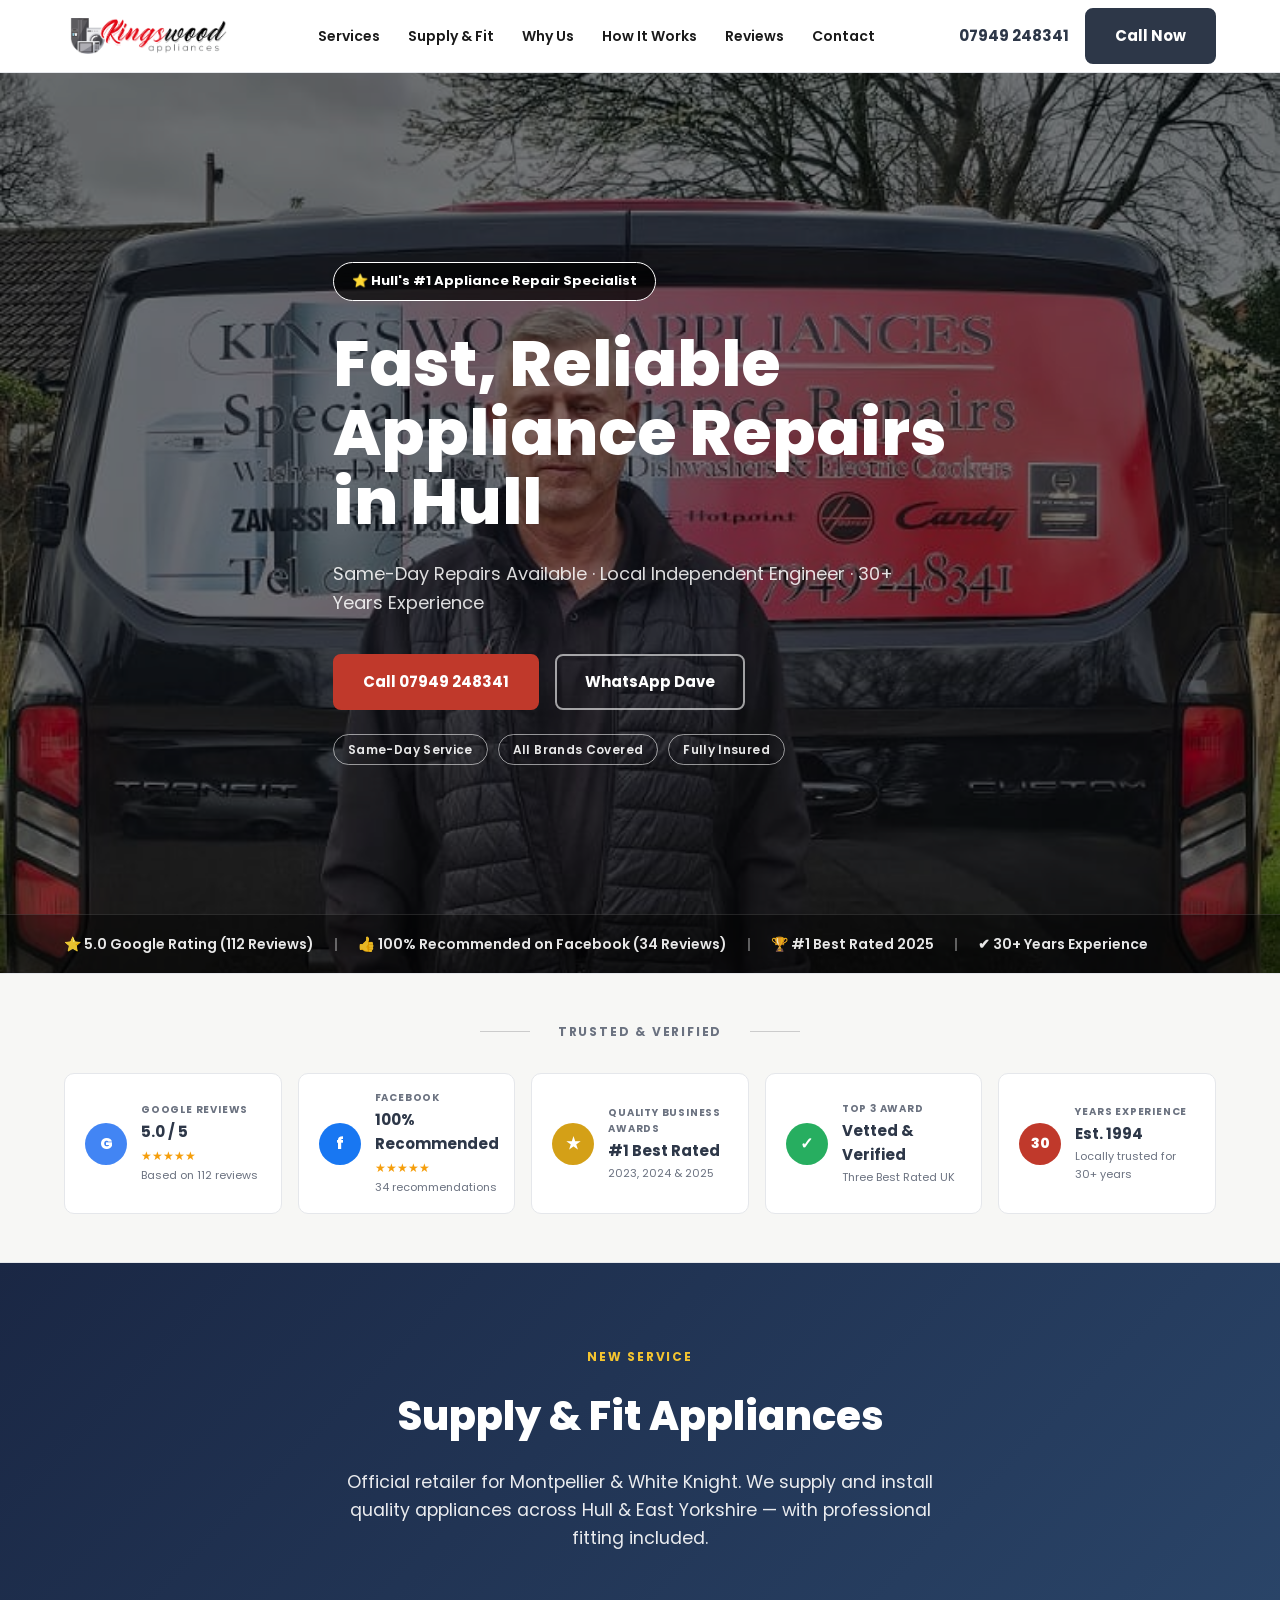
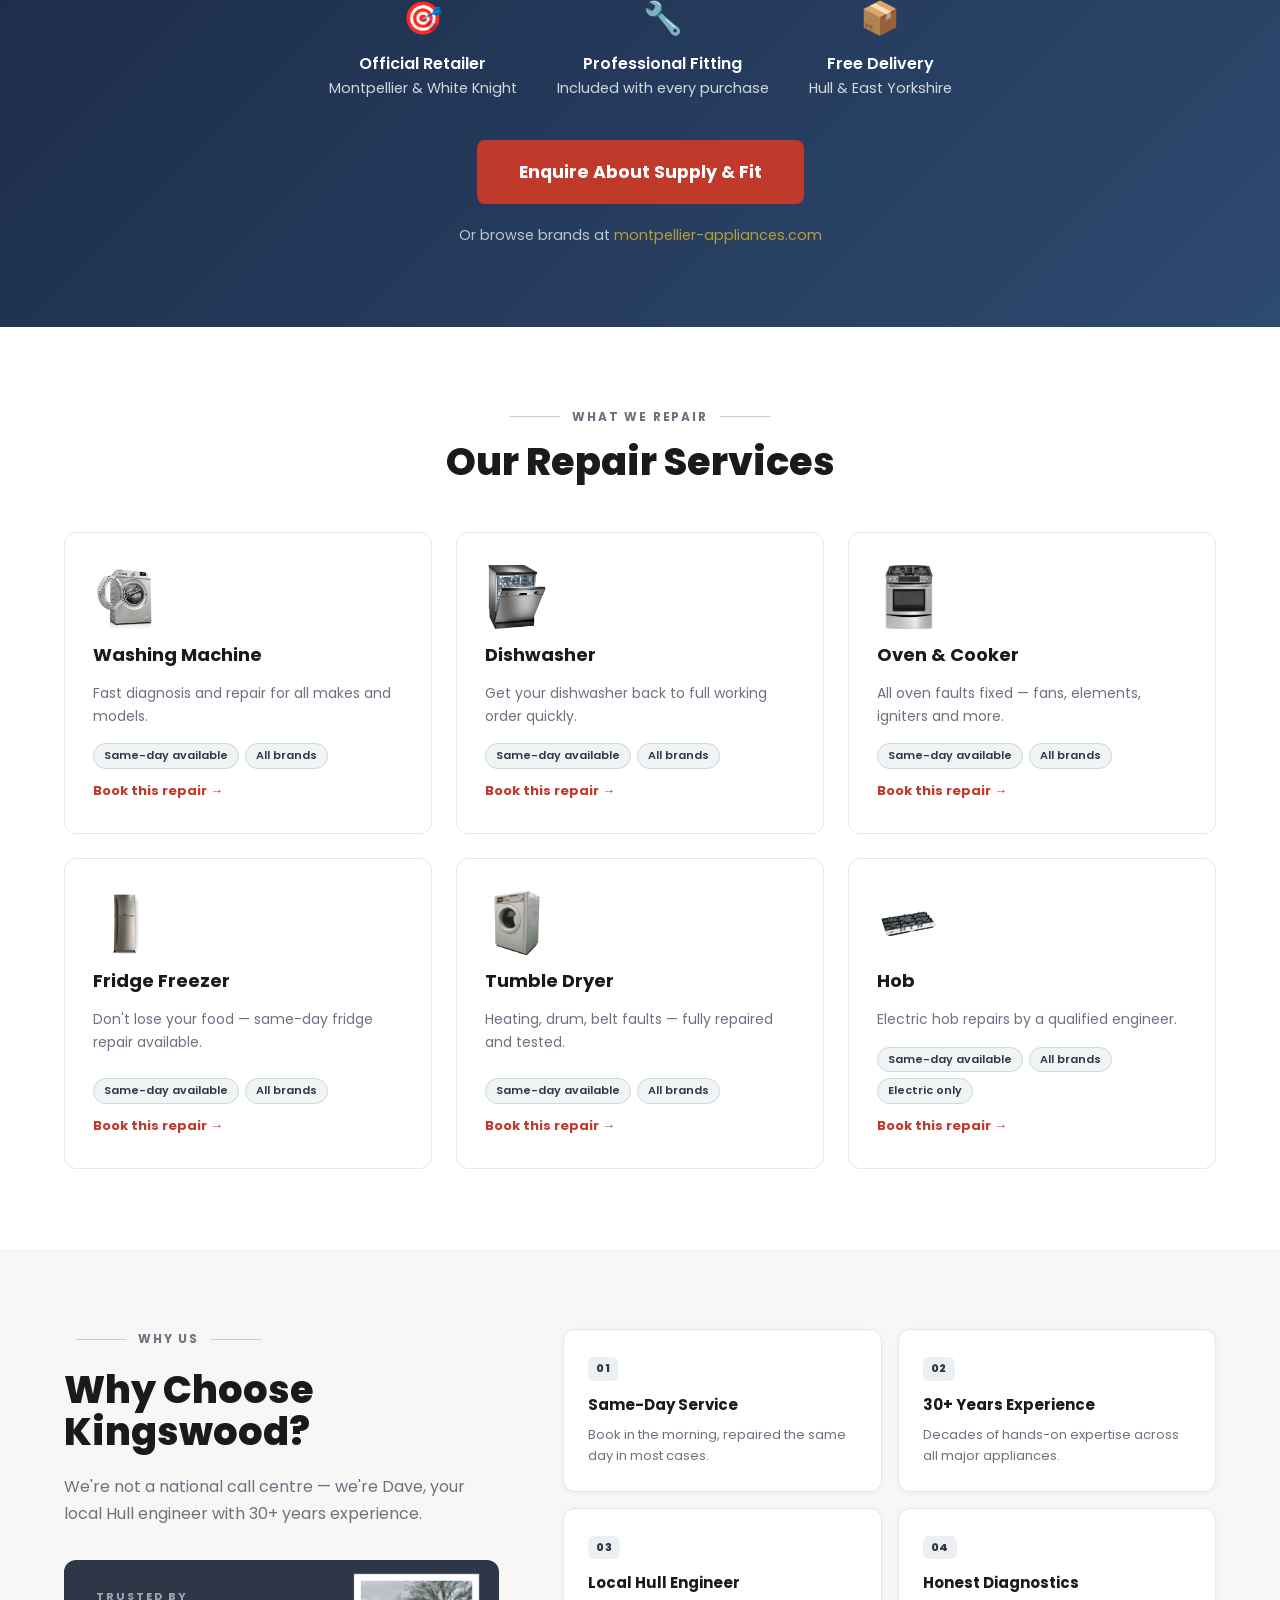
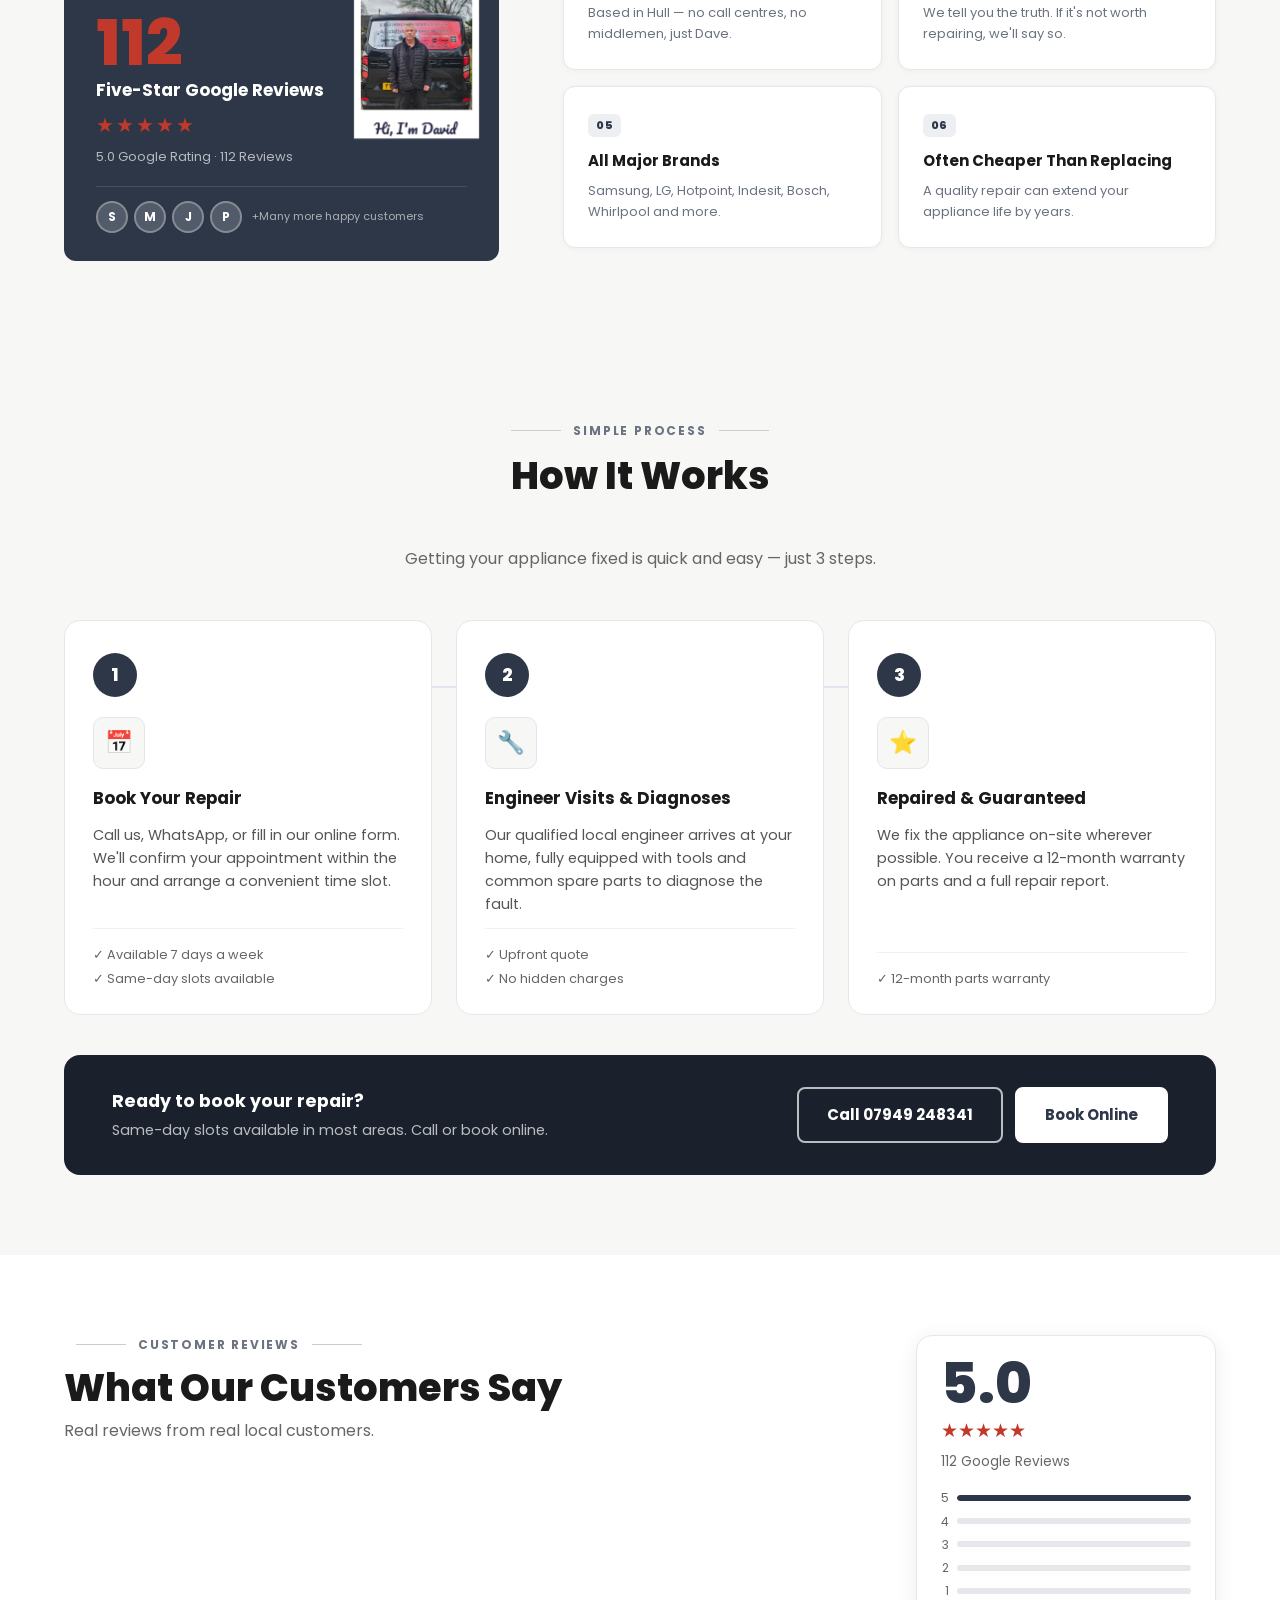
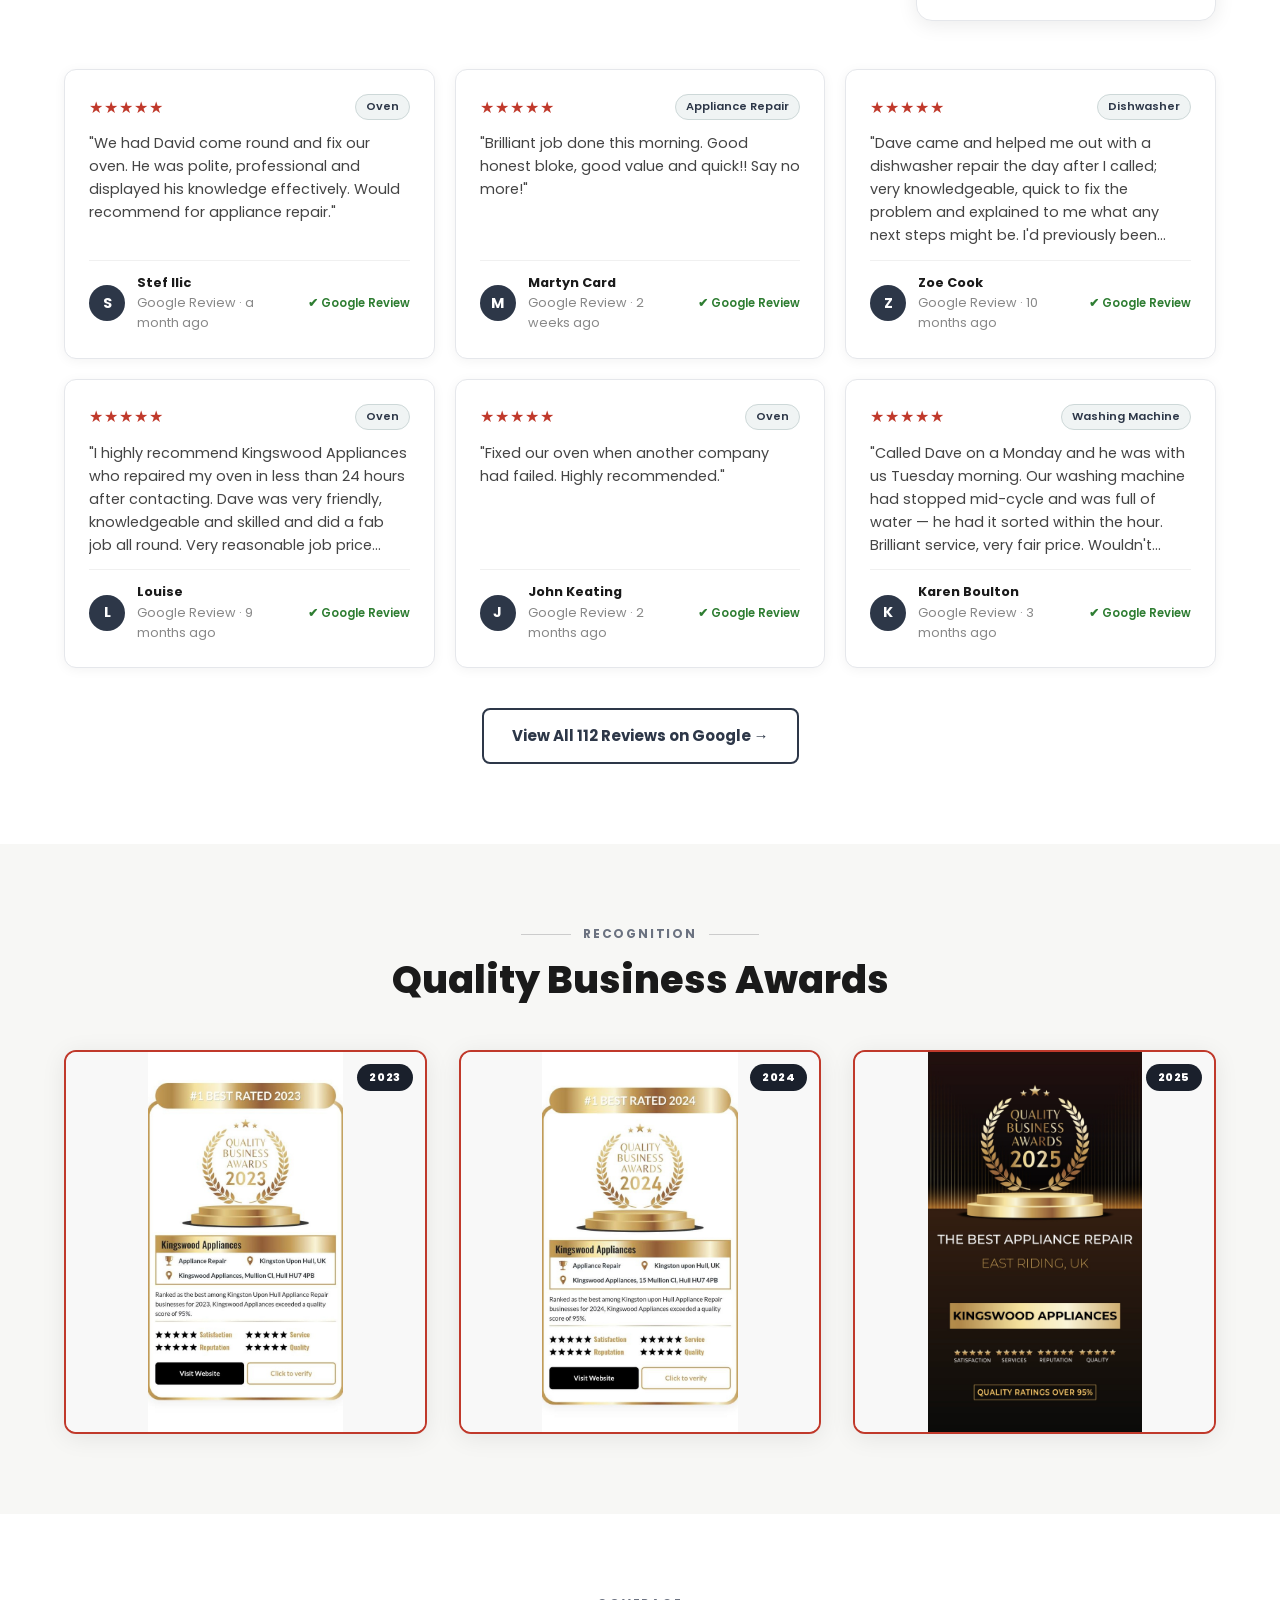
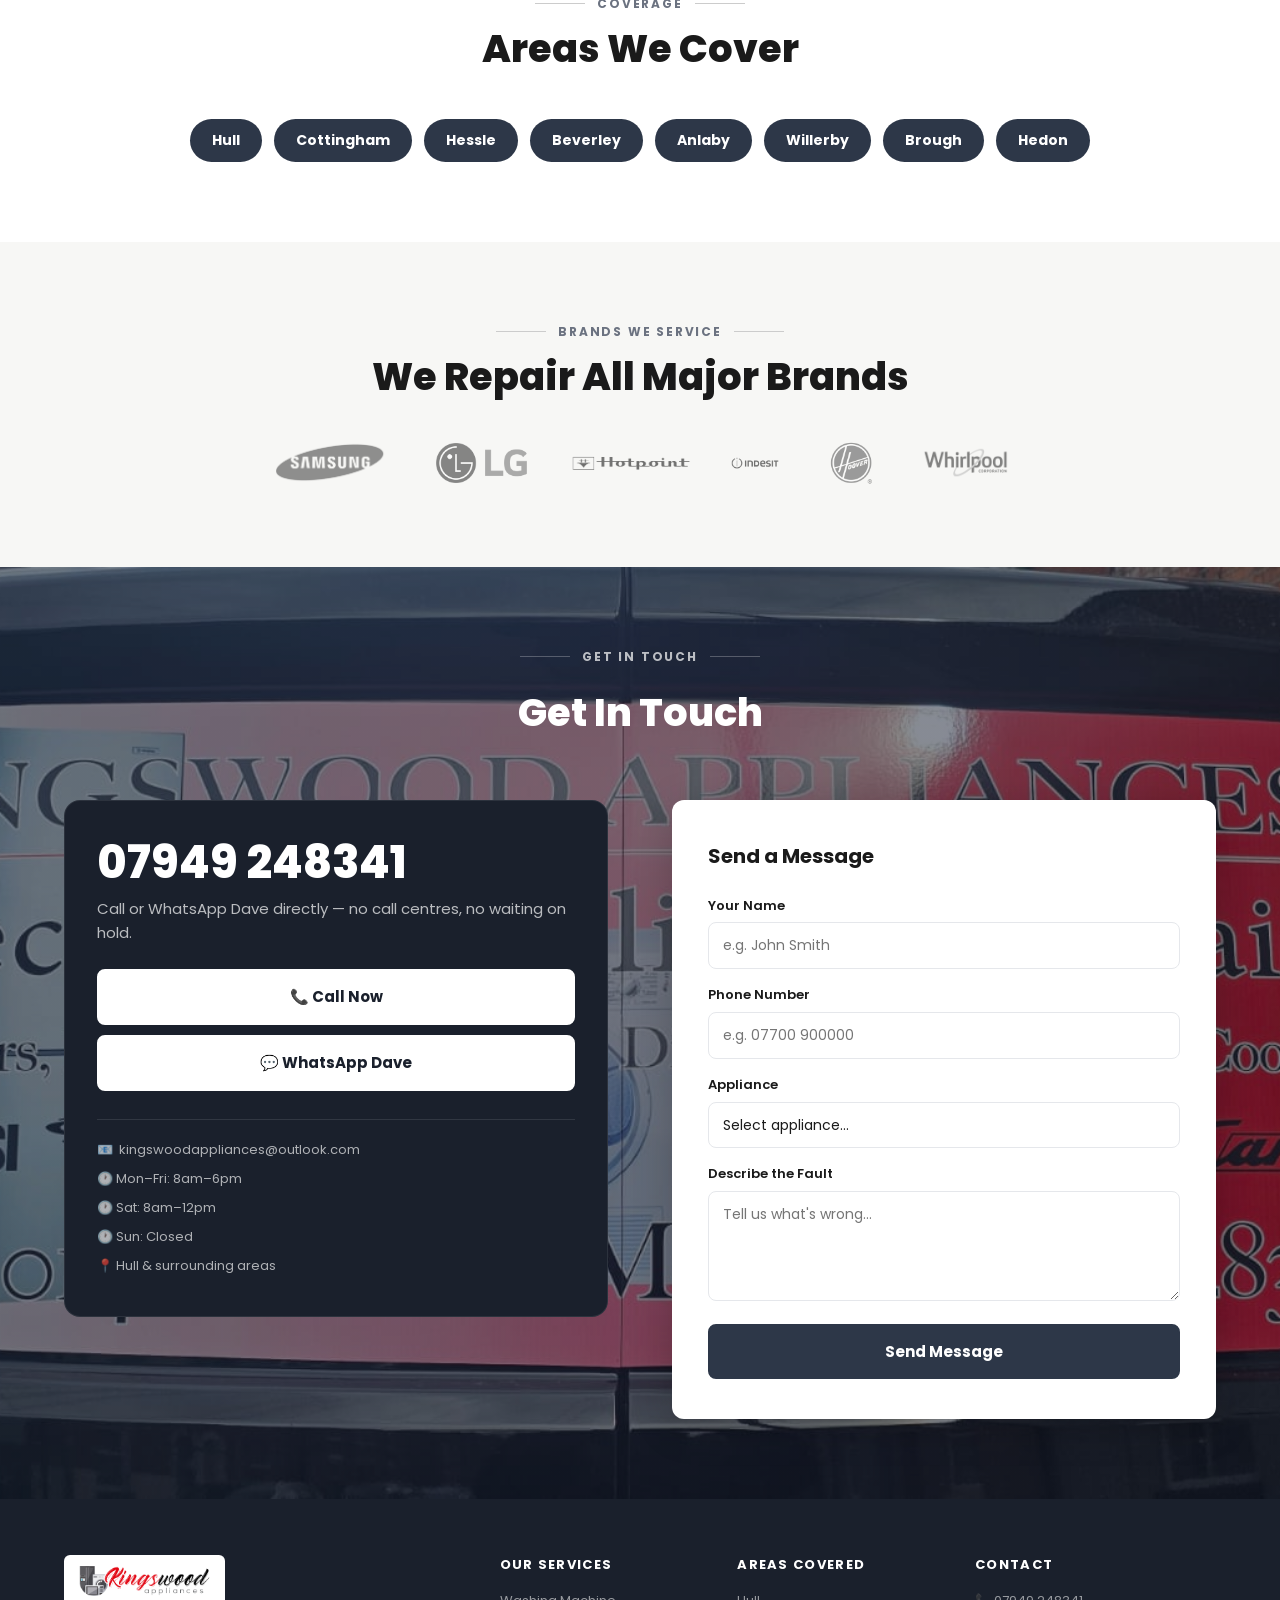
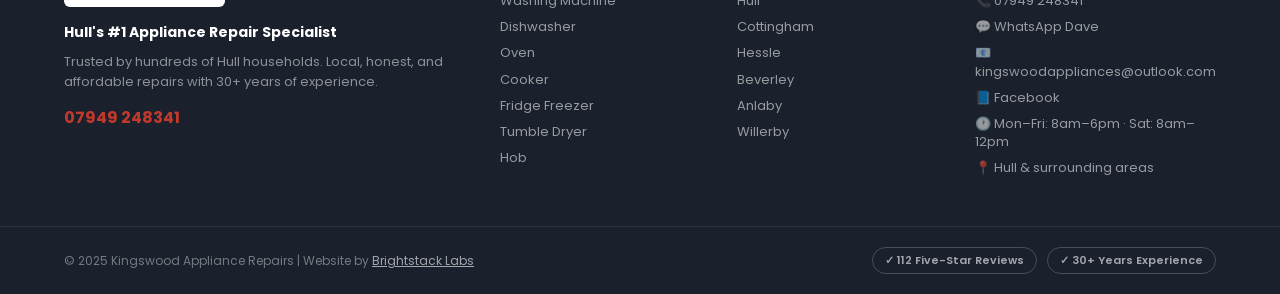
==== commit ac88bc23: "Update URLs to live domain" ====
--- a/index.html
+++ b/index.html
@@ -6,7 +6,7 @@
   <title>Appliance Repairs Hull | Kingswood Appliances | 07949 248341</title>
   <meta name="description" content="Expert appliance repairs in Hull &amp; East Yorkshire. Washing machines, tumble dryers, dishwashers, fridges, electric hobs & ovens. 30+ years experience, 112 five-star reviews. Call Dave: 07949 248341." />
   <meta name="keywords" content="appliance repair Hull, washing machine repair Hull, tumble dryer repair Hull, dishwasher repair Hull, fridge repair Hull, cooker repair Hull, Kingswood Appliances" />
-  <link rel="canonical" href="https://kingswood-appliance-repairs.vercel.app/" />
+  <link rel="canonical" href="https://www.kingswoodappliancerepairs.co.uk/" />
 
   <!-- Geo -->
   <meta name="geo.region" content="GB-ERY" />
@@ -18,8 +18,8 @@
   <meta property="og:type" content="website" />
   <meta property="og:title" content="Kingswood Appliances — Hull's #1 Appliance Repair Specialist" />
   <meta property="og:description" content="Expert appliance repairs in Hull &amp; East Yorkshire. 30+ years experience, 112 five-star Google reviews." />
-  <meta property="og:url" content="https://kingswood-appliance-repairs.vercel.app/" />
-  <meta property="og:image" content="https://kingswood-appliance-repairs.vercel.app/images/Kingswood-Appliances-Logo-01-1.png" />
+  <meta property="og:url" content="https://www.kingswoodappliancerepairs.co.uk/" />
+  <meta property="og:image" content="https://www.kingswoodappliancerepairs.co.uk/images/Kingswood-Appliances-Logo-01-1.png" />
   <meta property="og:site_name" content="Kingswood Appliances" />
   <meta property="og:locale" content="en_GB" />
 
@@ -27,7 +27,7 @@
   <meta name="twitter:card" content="summary" />
   <meta name="twitter:title" content="Kingswood Appliances — Hull's #1 Appliance Repair Specialist" />
   <meta name="twitter:description" content="Expert appliance repairs in Hull &amp; East Yorkshire. 30+ years experience, 112 five-star Google reviews." />
-  <meta name="twitter:image" content="https://kingswood-appliance-repairs.vercel.app/images/Kingswood-Appliances-Logo-01-1.png" />
+  <meta name="twitter:image" content="https://www.kingswoodappliancerepairs.co.uk/images/Kingswood-Appliances-Logo-01-1.png" />
   <link rel="icon" type="image/png" sizes="32x32" href="images/favicon-32.png">
   <link rel="icon" type="image/png" sizes="16x16" href="images/favicon-16.png">
   <link rel="shortcut icon" href="images/favicon-32.png">
@@ -603,7 +603,7 @@
             <h3>Send a Message</h3>
             <form id="contactForm" action="https://formspree.io/f/xeergkvj" method="POST">
               <input type="hidden" name="_subject" value="New Enquiry — Kingswood Appliance Repairs" />
-              <input type="hidden" name="_next" value="https://kingswood-appliance-repairs.vercel.app/?sent=true" />
+              <input type="hidden" name="_next" value="https://www.kingswoodappliancerepairs.co.uk/?sent=true" />
               <div class="form-group">
                 <label for="name">Your Name</label>
                 <input type="text" id="name" name="name" placeholder="e.g. John Smith" required />
@@ -705,14 +705,14 @@
   {
     "@context": "https://schema.org",
     "@type": "LocalBusiness",
-    "@id": "https://kingswood-appliance-repairs.vercel.app/#business",
+    "@id": "https://www.kingswoodappliancerepairs.co.uk/#business",
     "name": "Kingswood Appliances",
     "description": "Expert appliance repairs in Hull and East Yorkshire. Specialising in washing machines, tumble dryers, dishwashers, fridge freezers and electric cookers. 30+ years experience.",
-    "url": "https://kingswood-appliance-repairs.vercel.app",
+    "url": "https://www.kingswoodappliancerepairs.co.uk",
     "telephone": "+447949248341",
     "email": "kingswoodappliances@outlook.com",
-    "image": "https://kingswood-appliance-repairs.vercel.app/images/Kingswood-Appliances-Logo-01-1.png",
-    "logo": "https://kingswood-appliance-repairs.vercel.app/images/Kingswood-Appliances-Logo-01-1.png",
+    "image": "https://www.kingswoodappliancerepairs.co.uk/images/Kingswood-Appliances-Logo-01-1.png",
+    "logo": "https://www.kingswoodappliancerepairs.co.uk/images/Kingswood-Appliances-Logo-01-1.png",
     "priceRange": "££",
     "address": {
       "@type": "PostalAddress",
--- a/style.css
+++ b/style.css
@@ -342,9 +342,9 @@
 
 .hero__badge {
   display: inline-block;
-  background: rgba(212, 160, 23, 0.2);
-  border: 1px solid var(--gold);
-  color: var(--gold);
+  background: rgba(0, 0, 0, 0.7);
+  border: 1px solid #fff;
+  color: #fff;
   font-size: 13px;
   font-weight: 700;
   padding: 8px 18px;
